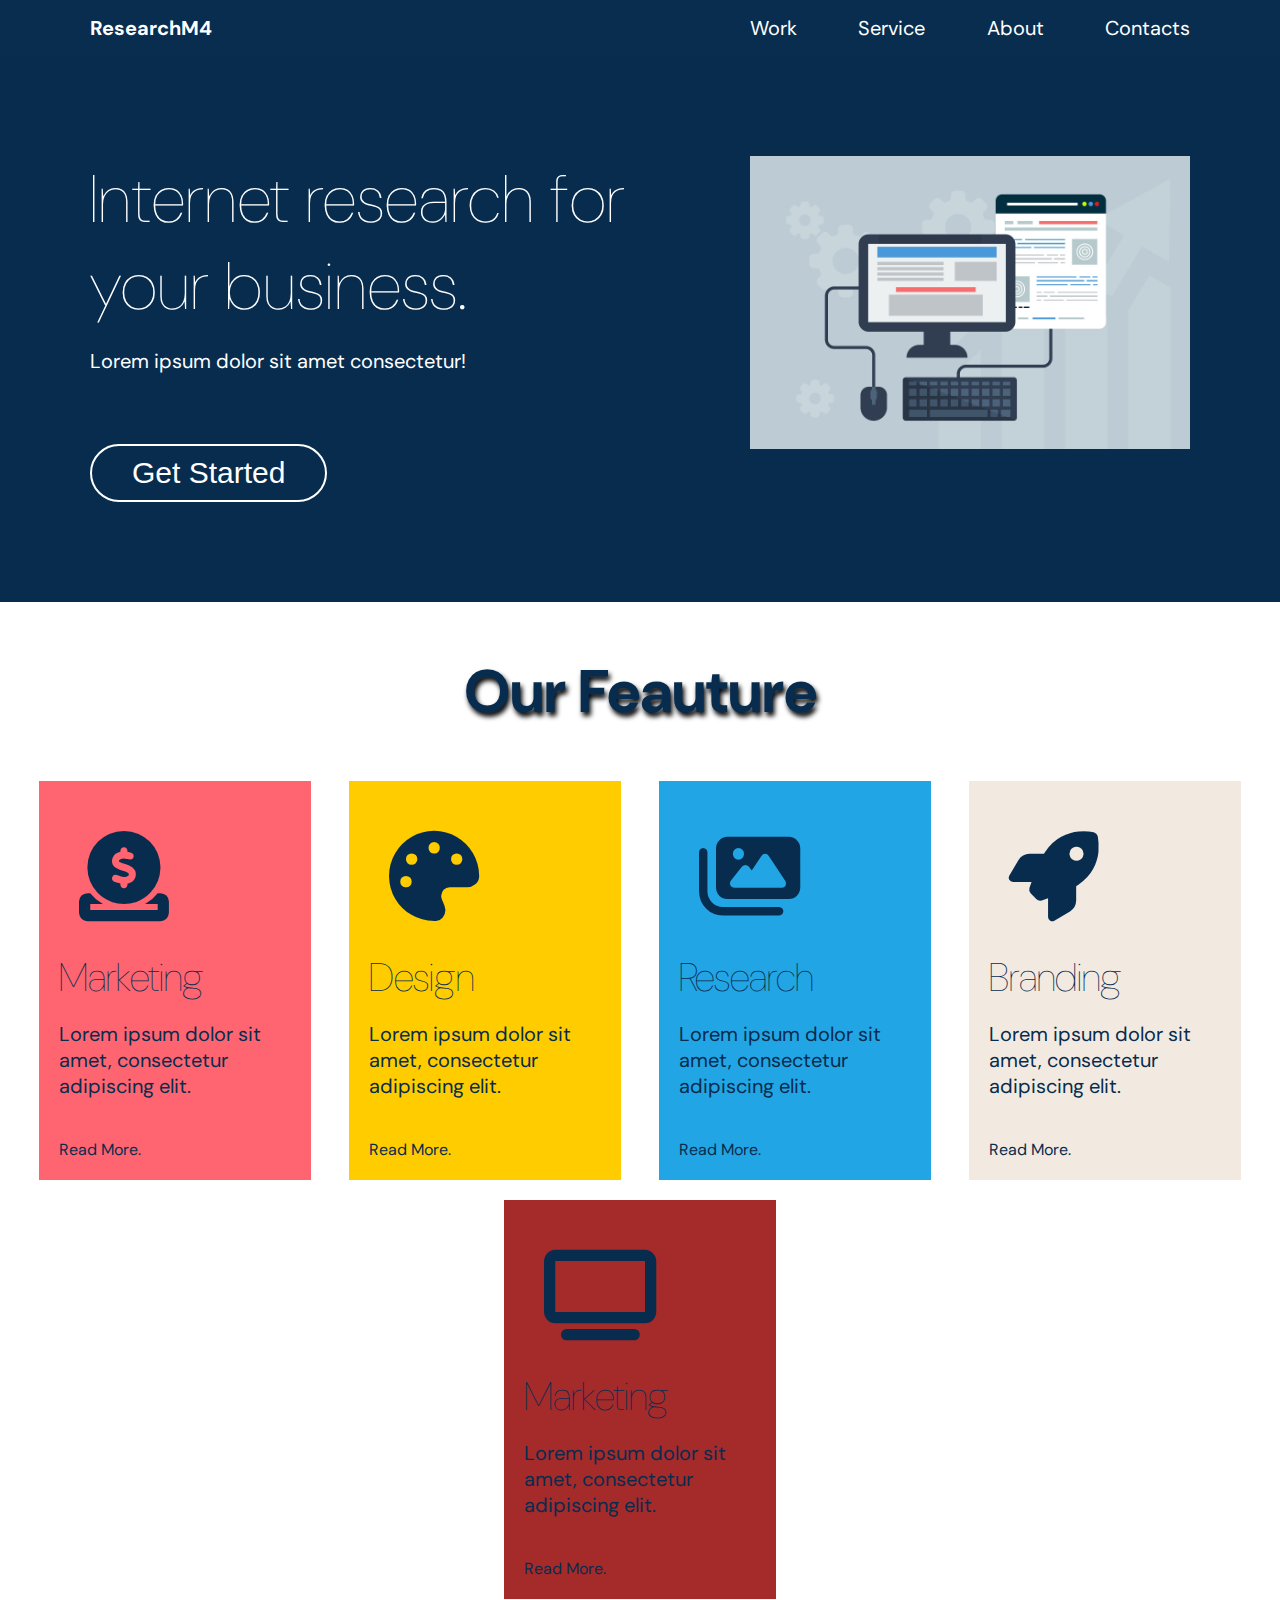
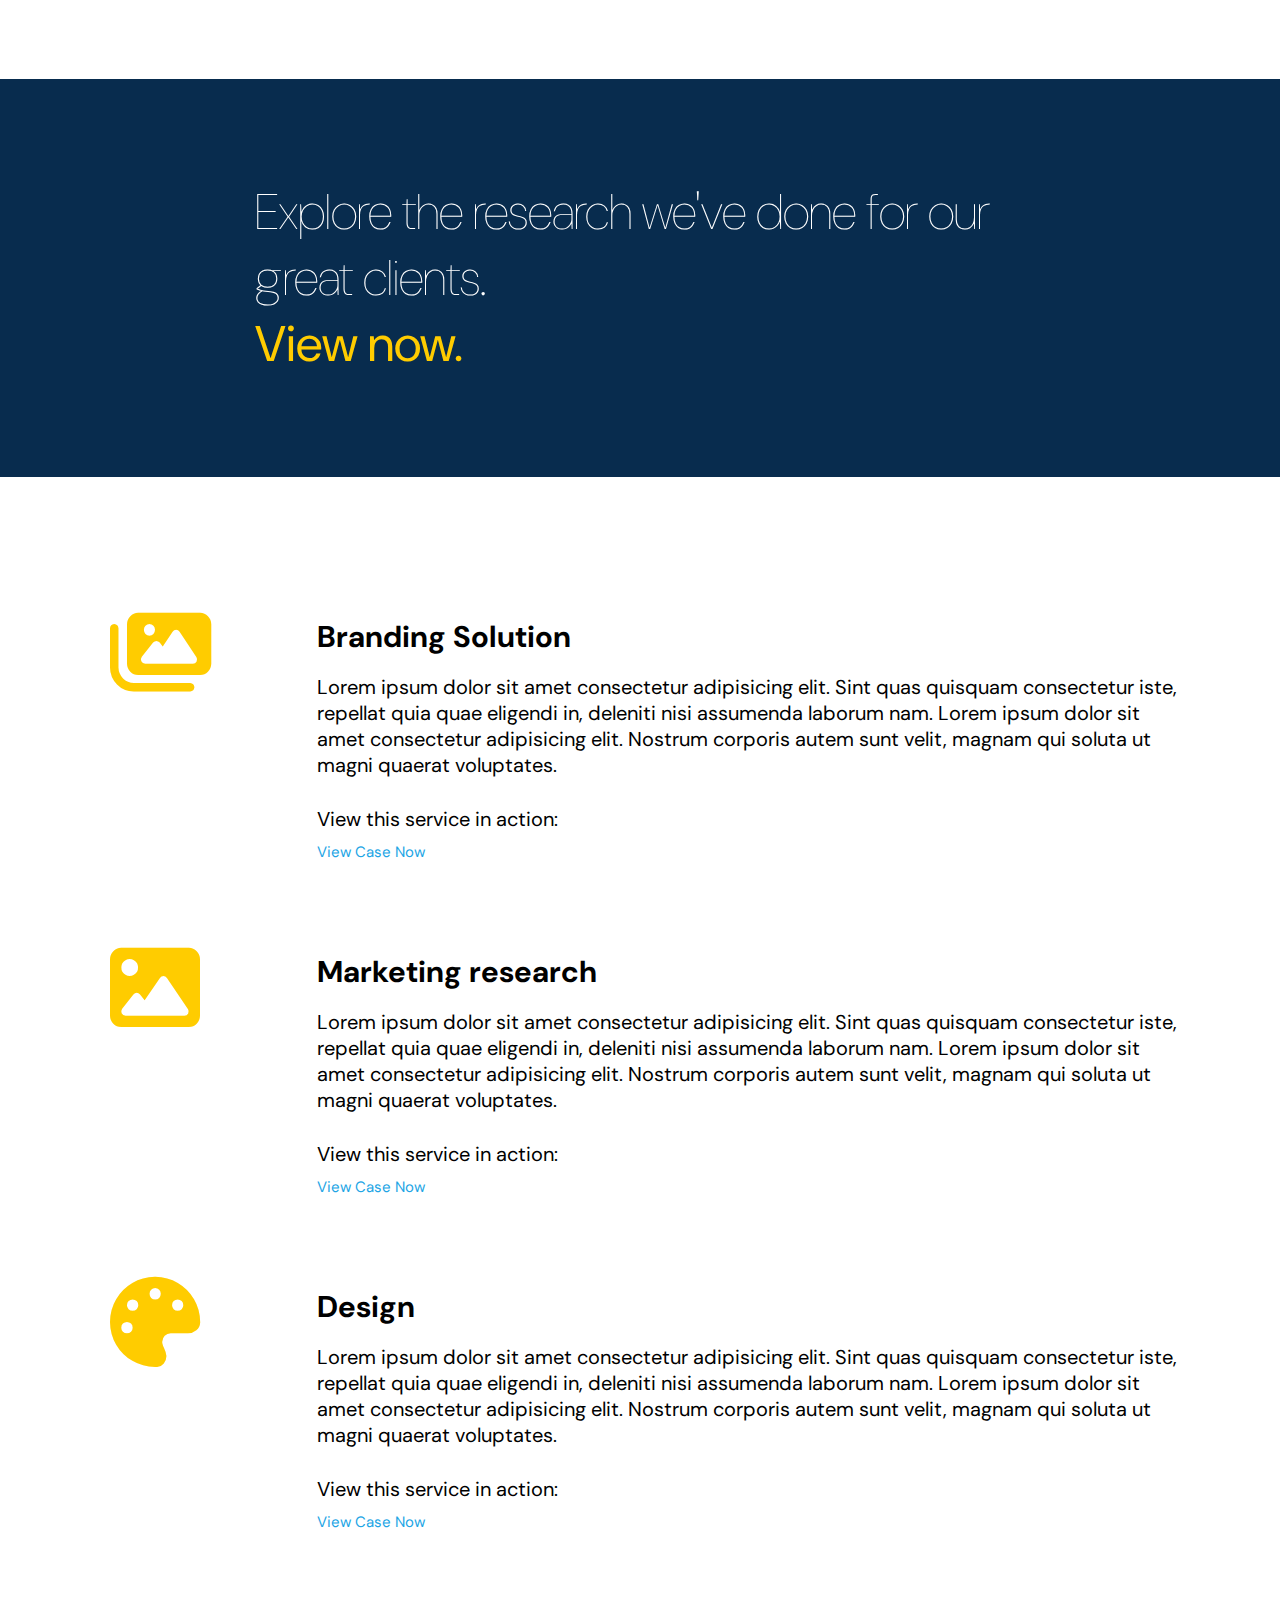
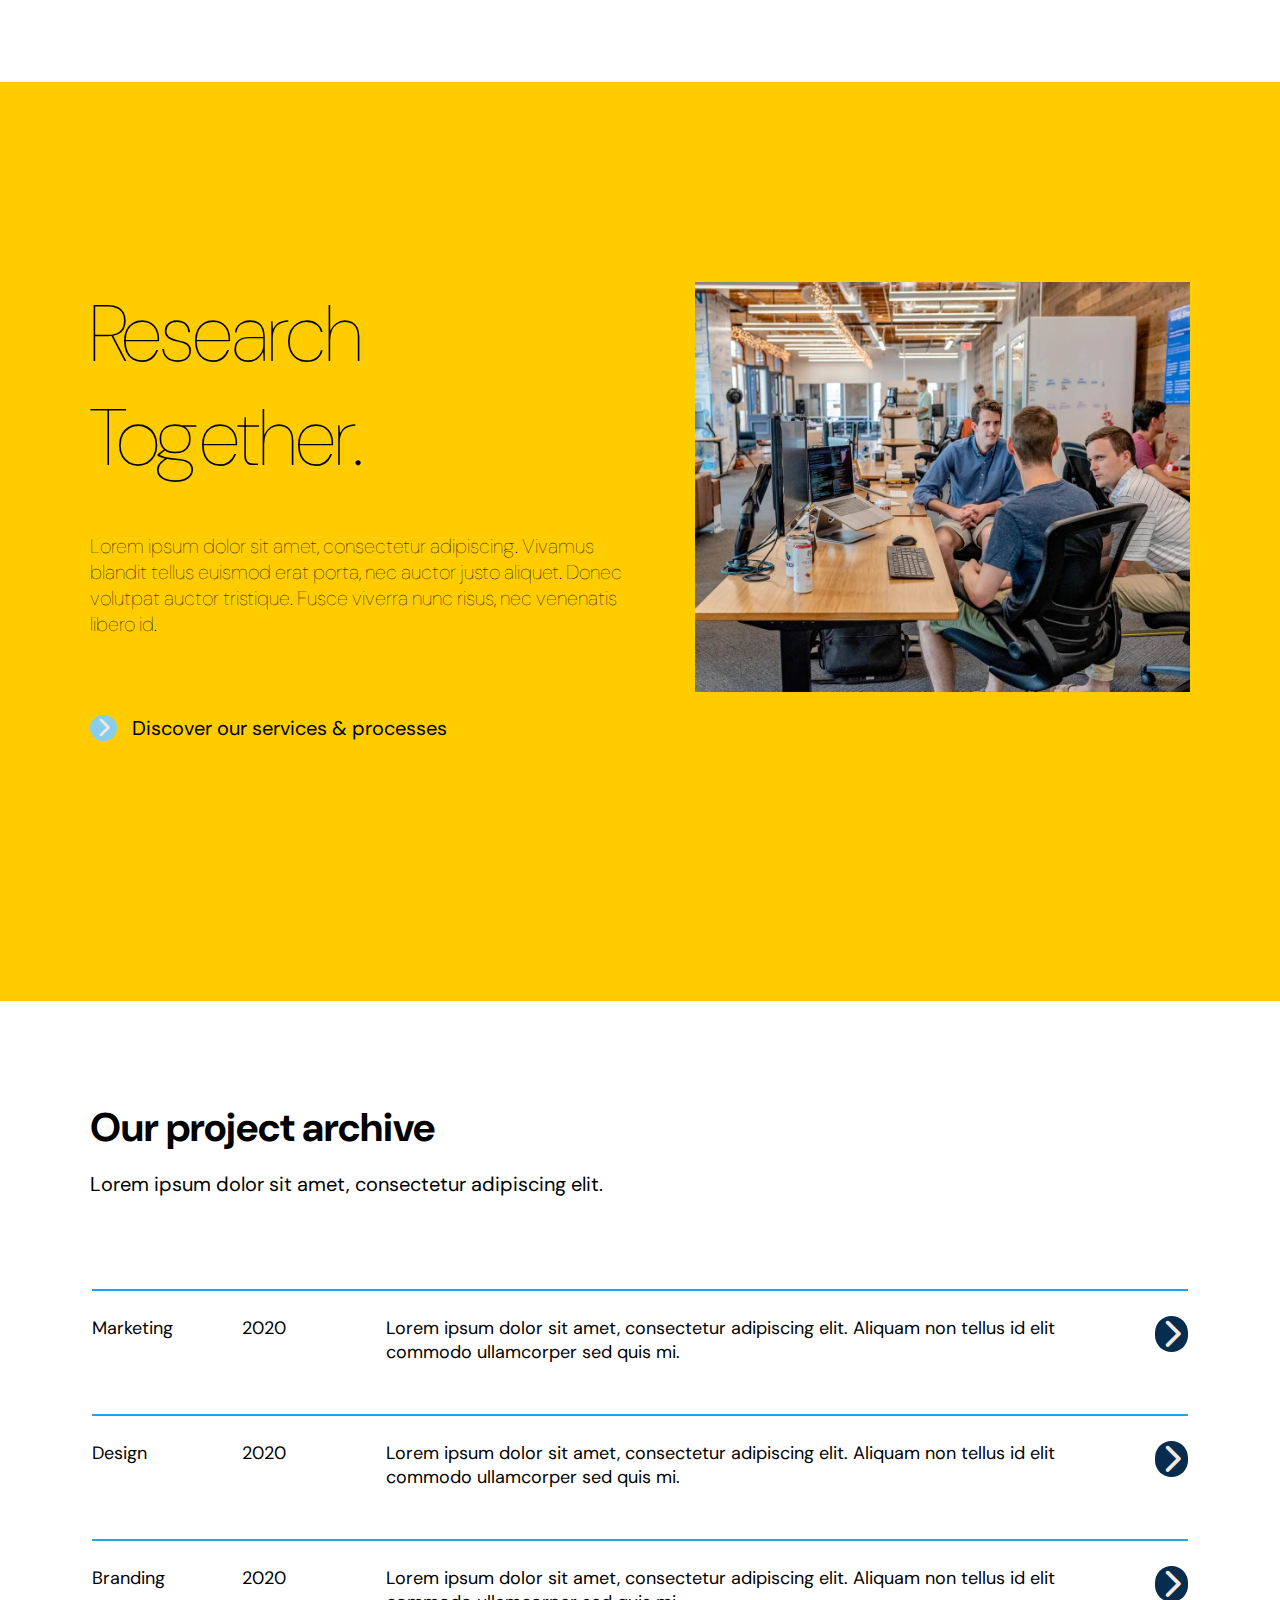
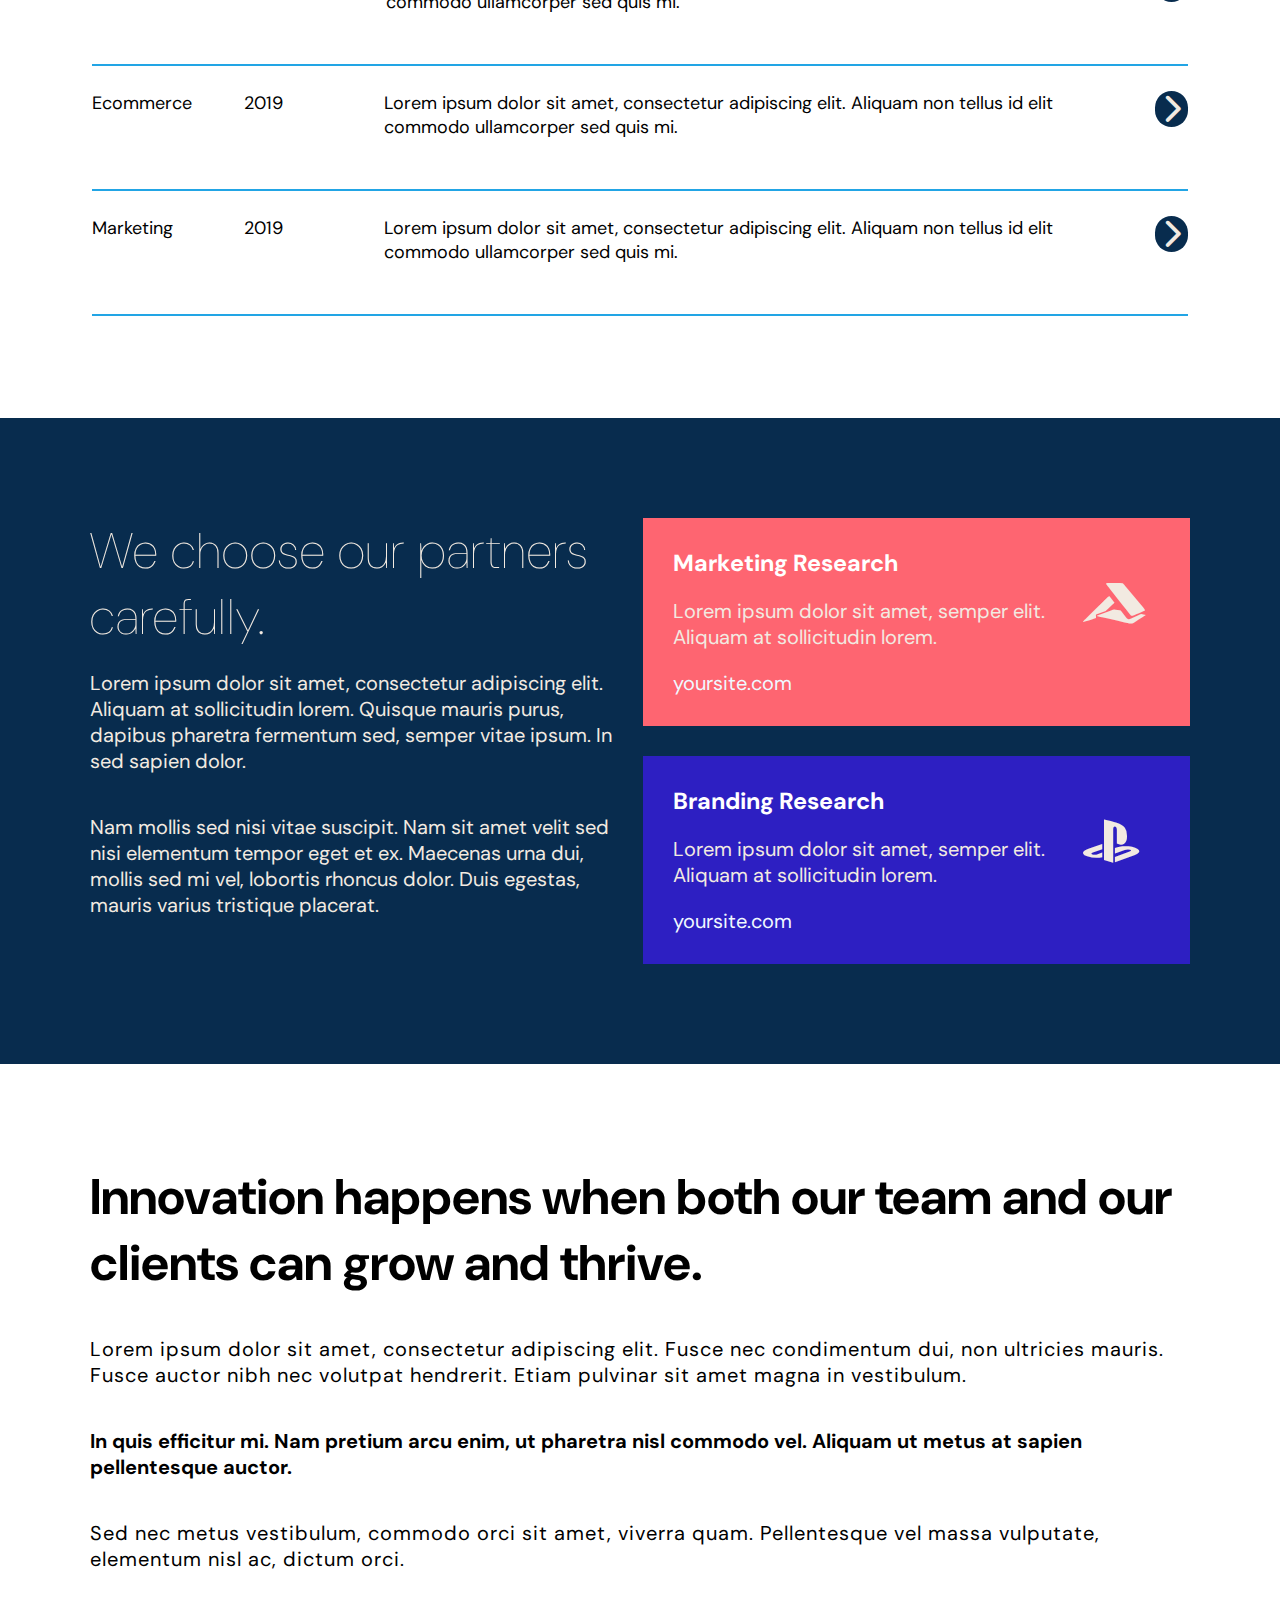
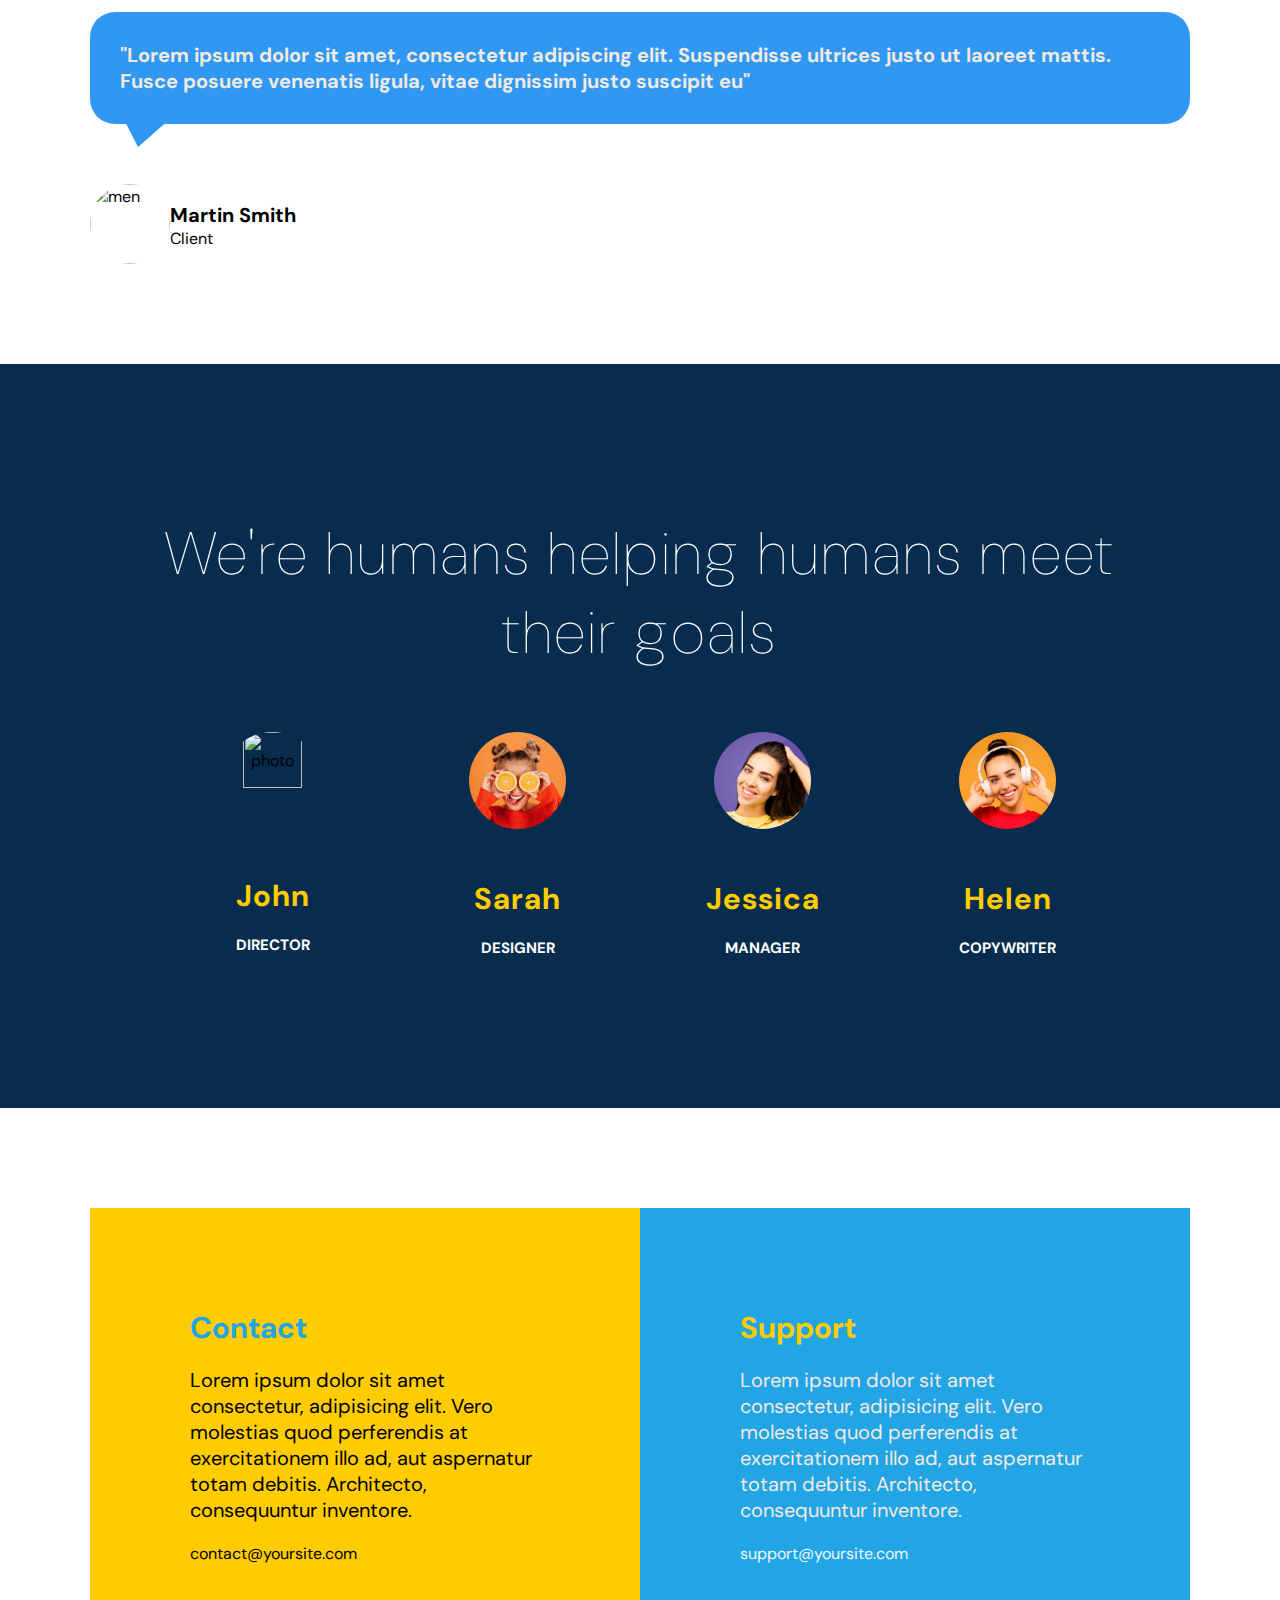
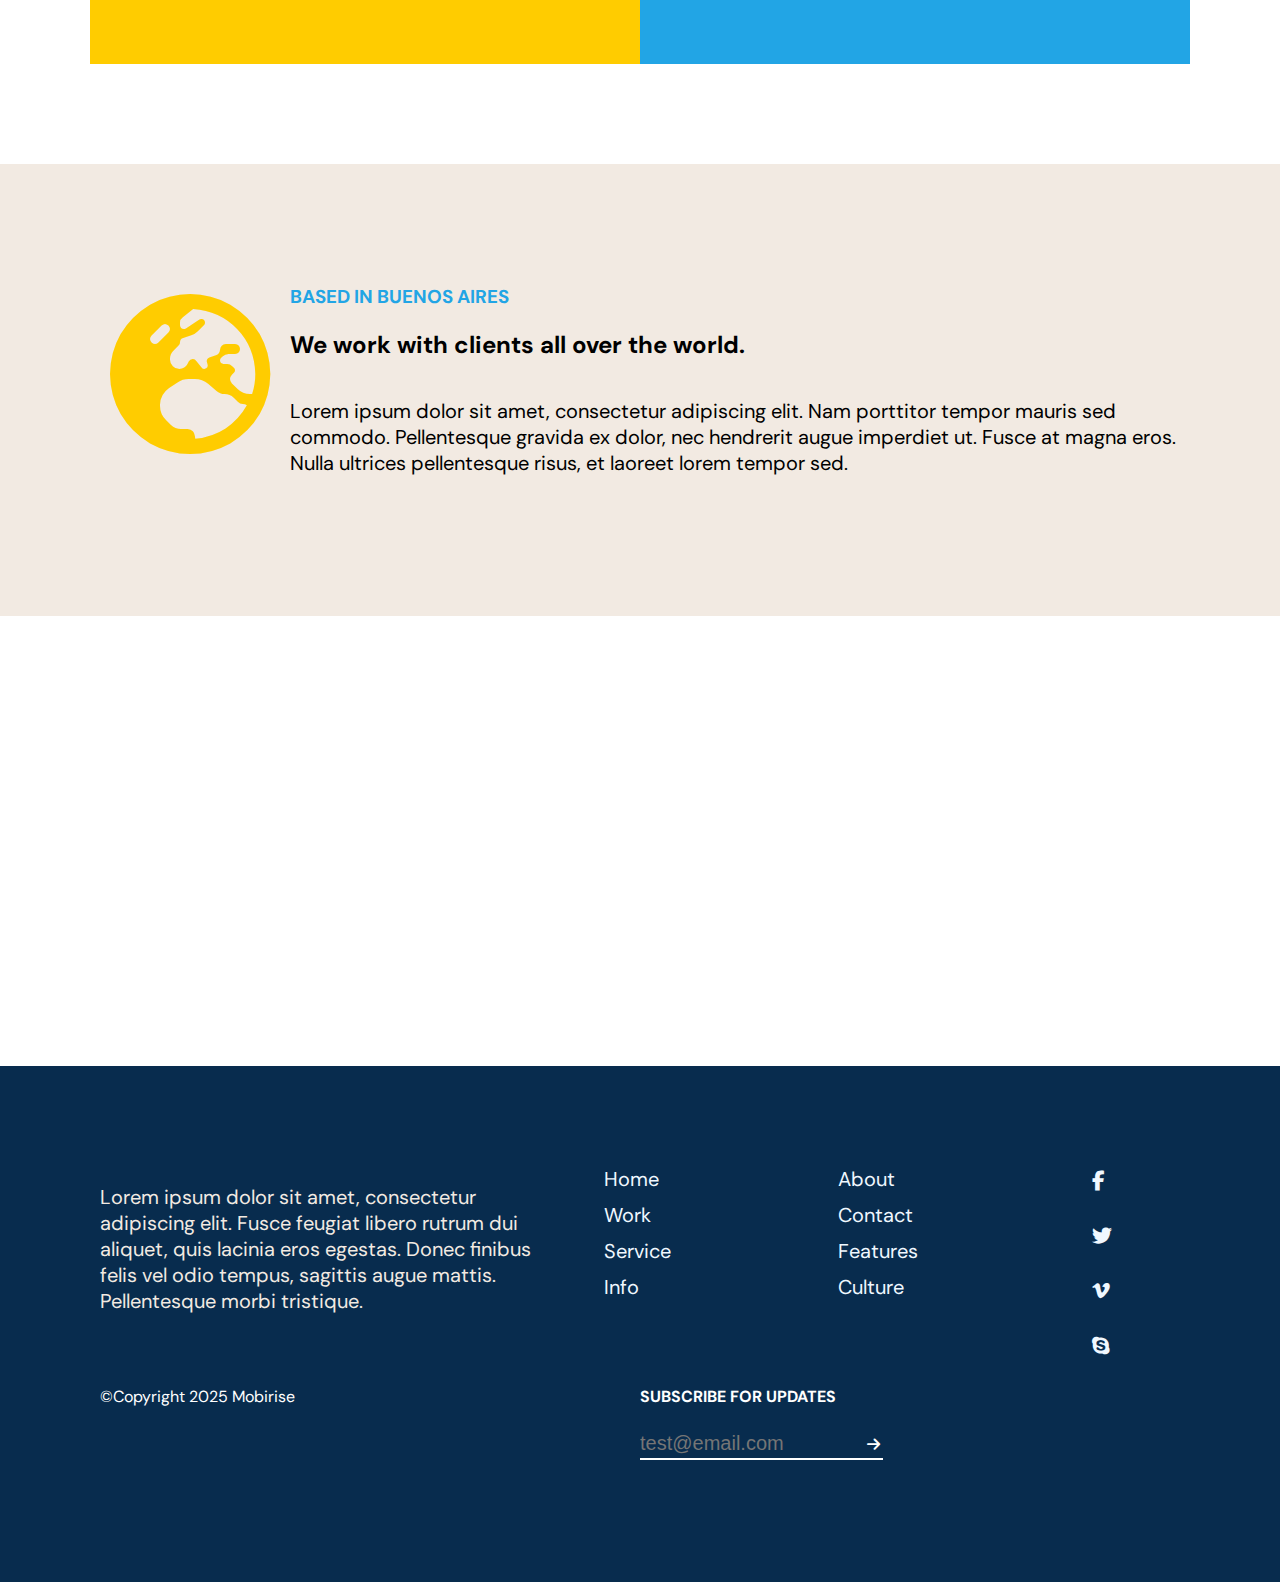
==== index.html @ 2ffdfbcf "Rename layout1.html to index.html" ====
<html lang="en">

<head>
    <meta charset="UTF-8">
    <meta name="viewport" content="width=device-width, initial-scale=1.0">
    <meta http-equiv="X-UA-Compatible" content="IE=edge">
    <title>layout</title>
    <link rel="stylesheet" href="layout.css">
    <link rel="preconnect" href="https://fonts.googleapis.com">
    <link rel="preconnect" href="https://fonts.gstatic.com" crossorigin>
    <link href="https://fonts.googleapis.com/css2?family=DM+Sans&family=Edu+SA+Beginner&display=swap" rel="stylesheet">
    <link rel="stylesheet" href="https://cdnjs.cloudflare.com/ajax/libs/font-awesome/6.1.2/css/all.min.css">
</head>

<body>
    <header>
        <div class="container">
            <div class="main1">
                <div class="title">
                    <h4>ResearchM4</h4>
                </div>
                <div class="navbar">
                    <ul>
                        <li><a href="#">Work</a></li>
                        <li><a href="#">Service</a></li>
                        <li><a href="#">About</a></li>
                        <li><a href="#">Contacts</a></li>
                    </ul>
                </div>
            </div>
        </div>
    </header>
    <div class="box">
        <div class="container">
            <div class="main2">
                <div class="header-in">
                    <h5>Internet research for your business.</h5>
                    <p>Lorem ipsum dolor sit amet consectetur!</p>
                    <button>Get Started</button>
                </div>
                <div class="image">
                    <img src="mbr.jpg" alt="marketing">
                </div>
            </div>
        </div>
    </div>
    <section>
        <h1>Our Feauture</h1>
        <div class="color">
            <div class="color1 col">
                <i class="fa-solid fa-circle-dollar-to-slot"></i>
                <h2>Marketing</h2>
                <p>Lorem ipsum dolor sit amet, consectetur adipiscing elit.</p>
                <a href="#">Read More.</a>

            </div>
            <div class="color2 col">
                <i class="fa-solid fa-palette"></i>
                <h2>Design</h2>
                <p>Lorem ipsum dolor sit amet, consectetur adipiscing elit.</p>
                <a href="#">Read More.</a>
            </div>
            <div class="color3 col">
                <i class="fa-solid fa-images"></i>
                <h2>Research</h2>
                <p>Lorem ipsum dolor sit amet, consectetur adipiscing elit.</p>
                <a href="#">Read More.</a>
            </div>
            <div class="color4 col">
                <i class="fa-solid fa-rocket"></i>
                <h2>Branding</h2>
                <p>Lorem ipsum dolor sit amet, consectetur adipiscing elit.</p>
                <a href="#">Read More.</a>
            </div>
            <div class="color5 col">
                <i class="fa-solid fa-tv"></i>
                <h2>Marketing</h2>
                <p>Lorem ipsum dolor sit amet, consectetur adipiscing elit.</p>
                <a href="#">Read More.</a>
            </div>
        </div>
    </section>

    <!-- ------------------section 1---------------------- -->

    <div class="section1">
        <div class="container">

            <div class="box1">
                <h2>Explore the research we've done for our great clients.</h2>
                <a href="#">View now.</a>
            </div>
        </div>
    </div>

    <!-- -------------------section 2-------------------------- -->

    <div class="section2">
        <div class="container">

            <div class="part1">
                <i class="fa-solid fa-images"></i>
                <div class="space">
                    <h3>Branding Solution</h3>
                    <p>Lorem ipsum dolor sit amet consectetur adipisicing elit. Sint quas quisquam consectetur iste, repellat quia quae eligendi in, deleniti nisi assumenda laborum nam. Lorem ipsum dolor sit amet consectetur adipisicing elit. Nostrum corporis
                        autem sunt velit, magnam qui soluta ut magni quaerat voluptates.</p>
                    <p>View this service in action:</p>
                    <a href="#">View Case Now</a>
                </div>
            </div>
            <div class="part1">
                <i class="fa-solid fa-image"></i>
                <div class="space">
                    <h3>Marketing research</h3>
                    <p>Lorem ipsum dolor sit amet consectetur adipisicing elit. Sint quas quisquam consectetur iste, repellat quia quae eligendi in, deleniti nisi assumenda laborum nam. Lorem ipsum dolor sit amet consectetur adipisicing elit. Nostrum corporis
                        autem sunt velit, magnam qui soluta ut magni quaerat voluptates.</p>
                    <p>View this service in action:</p>
                    <a href="#">View Case Now</a>
                </div>
            </div>
            <div class="part1">
                <i class="fa-solid fa-palette"></i>
                <div class="space">
                    <h3>Design</h3>
                    <p>Lorem ipsum dolor sit amet consectetur adipisicing elit. Sint quas quisquam consectetur iste, repellat quia quae eligendi in, deleniti nisi assumenda laborum nam. Lorem ipsum dolor sit amet consectetur adipisicing elit. Nostrum corporis
                        autem sunt velit, magnam qui soluta ut magni quaerat voluptates.</p>
                    <p>View this service in action:</p>
                    <a href="#">View Case Now</a>
                </div>
            </div>
        </div>
    </div>

    <!-- ---------------------section3------------------ -->

    <div class="section3">
        <div class="container">
            <div class="research">

                <div class="box2">
                    <h2>Research Together.</h2>
                    <p>Lorem ipsum dolor sit amet, consectetur adipiscing. Vivamus blandit tellus euismod erat porta, nec auctor justo aliquet. Donec volutpat auctor tristique. Fusce viverra nunc risus, nec venenatis libero id.</p>
                    <p><i class="fa-solid fa-chevron-right"></i><b>Discover our services & processes
                    </b></p>
                </div>
                <div class="image2">
                    <img src="features2.jpg" alt="meeting">
                </div>
            </div>
        </div>
    </div>

    <!-- -------------------section4------------------- -->

    <div class="section4">
        <div class="container">
            <div class="project">

                <h6>Our project archive</h6>
                <p>Lorem ipsum dolor sit amet, consectetur adipiscing elit.</p>
                <table>
                    <tr>
                        <td>Marketing</td>
                        <td>2020</td>
                        <td>Lorem ipsum dolor sit amet, consectetur adipiscing elit. Aliquam non tellus id elit <br>commodo ullamcorper sed quis mi.
                        </td>
                        <td><i class="fa-solid fa-chevron-right"></i></td>
                    </tr>
                    <tr>
                        <td>Design</td>
                        <td>2020</td>
                        <td>Lorem ipsum dolor sit amet, consectetur adipiscing elit. Aliquam non tellus id elit <br>commodo ullamcorper sed quis mi.
                        </td>
                        <td><i class="fa-solid fa-chevron-right"></i></td>
                    </tr>
                    <tr>
                        <td>Branding</td>
                        <td>2020</td>
                        <td>Lorem ipsum dolor sit amet, consectetur adipiscing elit. Aliquam non tellus id elit <br>commodo ullamcorper sed quis mi.
                        </td>
                        <td><i class="fa-solid fa-chevron-right"></i></td>
                    </tr>
                    <tr>
                        <td>Ecommerce</td>
                        <td>2019</td>
                        <td>Lorem ipsum dolor sit amet, consectetur adipiscing elit. Aliquam non tellus id elit <br>commodo ullamcorper sed quis mi.
                        </td>
                        <td><i class="fa-solid fa-chevron-right"></i></td>
                    </tr>
                    <tr style="border-bottom: 2px solid #22a5e5; padding-bottom: 25px">
                        <td>Marketing</td>
                        <td>2019</td>
                        <td>Lorem ipsum dolor sit amet, consectetur adipiscing elit. Aliquam non tellus id elit <br> commodo ullamcorper sed quis mi.
                        </td>
                        <td><i class="fa-solid fa-chevron-right"></i></td>
                    </tr>
                </table>
            </div>
        </div>
    </div>

    <!-- ----------------------section5---------------------- -->

    <div class="section5">
        <div class="container">
            <div class="partner">

                <div class="text1">
                    <h3>We choose our partners carefully.</h3>
                    <p>Lorem ipsum dolor sit amet, consectetur adipiscing elit. Aliquam at sollicitudin lorem. Quisque mauris purus, dapibus pharetra fermentum sed, semper vitae ipsum. In sed sapien dolor. </p>
                    <p>Nam mollis sed nisi vitae suscipit. Nam sit amet velit sed nisi elementum tempor eget et ex. Maecenas urna dui, mollis sed mi vel, lobortis rhoncus dolor. Duis egestas, mauris varius tristique placerat.</p>
                </div>
                <div class="marketing">
                    <div class="pink blue">
                        <div class="pink-size">

                            <h3>Marketing Research</h3>
                            <p>Lorem ipsum dolor sit amet, semper elit. Aliquam at sollicitudin lorem.</p>
                            <a href="#"> yoursite.com</a>
                        </div>
                        <div class="icon">
                            <i class="fa-brands fa-accusoft"></i>
                        </div>
                    </div>
                    <div class="pink yellow">
                        <div class="pink-size">
                            <h3>Branding Research</h3>
                            <p>Lorem ipsum dolor sit amet, semper elit. Aliquam at sollicitudin lorem.</p>
                            <a href="#"> yoursite.com</a>
                        </div>
                        <div class="icon">
                            <i class="fa-brands fa-playstation"></i>
                        </div>
                    </div>
                </div>
            </div>
        </div>
    </div>

    <!-- ------------------------section6---------------------------- -->

    <div class="section6">
        <div class="container">
            <div class="innovation">

                <h3>Innovation happens when both our team and our clients can grow and thrive.
                </h3>

                <p>Lorem ipsum dolor sit amet, consectetur adipiscing elit. Fusce nec condimentum dui, non ultricies mauris. Fusce auctor nibh nec volutpat hendrerit. Etiam pulvinar sit amet magna in vestibulum.
                </p>

                <h4>In quis efficitur mi. Nam pretium arcu enim, ut pharetra nisl commodo vel. Aliquam ut metus at sapien pellentesque auctor.
                </h4>

                <p>Sed nec metus vestibulum, commodo orci sit amet, viverra quam. Pellentesque vel massa vulputate, elementum nisl ac, dictum orci.

                </p>
                <div class="boxi"> <b> "Lorem ipsum dolor sit amet, consectetur adipiscing elit. Suspendisse ultrices justo ut laoreet mattis. Fusce posuere venenatis ligula, vitae dignissim justo suscipit eu"</b>

                </div>
                <div class="team">
                    <div class="team1">
                        <img src="team1.jpg" alt="men">
                    </div>
                    <div class="team2">
                        <h4>Martin Smith </h4>
                        <div>Client</div>
                    </div>
                </div>
            </div>
        </div>
    </div>

    <!-- --------------------ṣection7---------------------- -->

    <div class="section7">
        <div class="container">
            <div class="section7-in">
                <h3>We're humans helping humans meet their goals</h3>
            </div>
            <div class="main4">
                <div class="box3">
                    <img src="team1.jpg" alt="photo">
                    <h3>John</h3>
                    <a href="#">DIRECTOR</a>
                </div>
                <div class="box3">
                    <img src="team2.jpg" alt="photo">
                    <h3>Sarah</h3>
                    <a href="#">DESIGNER</a>
                </div>
                <div class="box3">
                    <img src="team3.jpg" alt="photo">
                    <h3>Jessica</h3>
                    <a href="#">MANAGER</a>
                </div>
                <div class="box3">
                    <img src="team4.jpg" alt="photo">
                    <h3>Helen</h3>
                    <a href="#">COPYWRITER</a>
                </div>
            </div>
        </div>
    </div>

    <!-- -------------------section8---------------- -->

    <div class="section8">
        <div class="container">
            <div class="main5">
                <div class="box4 yello">
                    <h4>Contact</h4>
                    <p>Lorem ipsum dolor sit amet consectetur, adipisicing elit. Vero molestias quod perferendis at exercitationem illo ad, aut aspernatur totam debitis. Architecto, consequuntur inventore.</p>
                    <a href="#">contact@yoursite.com</a>
                </div>
                <div class="box4 sky">
                    <h4>Support</h4>
                    <p>Lorem ipsum dolor sit amet consectetur, adipisicing elit. Vero molestias quod perferendis at exercitationem illo ad, aut aspernatur totam debitis. Architecto, consequuntur inventore.</p>
                    <a href="#">support@yoursite.com</a>
                </div>
            </div>
        </div>
    </div>

    <!-- --------------------section9-------------------- -->

    <div class="section9">
        <div class="container">
            <div class="main6">
                <i class="fa-solid fa-earth-europe"></i>
                <div class="main7">
                    <h3>BASED IN BUENOS AIRES</h3>
                    <h2>We work with clients all over the world.</h2>
                    <p>Lorem ipsum dolor sit amet, consectetur adipiscing elit. Nam porttitor tempor mauris sed commodo. Pellentesque gravida ex dolor, nec hendrerit augue imperdiet ut. Fusce at magna eros. Nulla ultrices pellentesque risus, et laoreet lorem
                        tempor sed.</p>
                </div>
            </div>
        </div>
    </div>

    <!-- ----------------------section10------------------------- -->

    <div class="section10">
        <iframe src="https://www.google.com/maps/embed?pb=!1m14!1m8!1m3!1d6045.252943019546!2d-73.98510700000001!3d40.748244!3m2!1i1024!2i768!4f13.1!3m3!1m2!1s0x89c259a9b30eac9f%3A0xaca05ca48ab5ac2c!2s350%205th%20Ave%2C%20New%20York%2C%20NY%2010118!5e0!3m2!1sen!2sus!4v1660196416332!5m2!1sen!2sus"
            width="100%" height="450" style="border:0;" allowfullscreen="" loading="lazy" referrerpolicy="no-referrer-when-downgrade"></iframe>
    </div>

    <!-- --------------------footer----------------------- -->

    <footer>
        <div class="container">
            <div class="main8">
                <div class="main8-in1">
                    <p>Lorem ipsum dolor sit amet, consectetur adipiscing elit. Fusce feugiat libero rutrum dui aliquet, quis lacinia eros egestas. Donec finibus felis vel odio tempus, sagittis augue mattis. Pellentesque morbi tristique.</p>
                </div>
                <div class="main8-in2">
                    <ul>
                        <li><a href="#">Home</a></li>
                        <li><a href="#">Work</a></li>
                        <li><a href="#">Service</a></li>
                        <li><a href="#">Info</a></li>
                    </ul>
                </div>

                <div class="main8-in2">
                    <ul>
                        <li><a href="#">About</a></li>
                        <li><a href="#">Contact</a></li>
                        <li><a href="#">Features</a></li>
                        <li><a href="#">Culture</a></li>
                    </ul>

                </div>
                <div class="main8-in3">
                    <a href="#"><i class="fa-brands fa-facebook-f"></i></a>
                    <a href="#"><i class="fa-brands fa-twitter"></i></a>
                    <a href="#"><i class="fa-brands fa-vimeo-v"></i></a>
                    <a href="#"><i class="fa-brands fa-skype"></i></a>
                </div>
            </div>
            <div class="copy">

                <div class="form">
                    &copy;Copyright 2025 Mobirise
                </div>
                <div class="form1">
                    <h4>SUBSCRIBE FOR UPDATES</h4>
                    <input type="text" placeholder="test@email.com">
                    <i class="fa-solid fa-arrow-right"></i>
                </div>
            </div>
        </div>
    </footer>
</body>

</html>
---- layout.css ----
* {
    margin: 0;
    padding: 0;
    box-sizing: border-box;
    list-style-type: none;
}

body {
    font-family: 'DM Sans', sans-serif;
    overflow-x: hidden;
}

.container {
    max-width: 1100px;
    margin: 0 auto;
    width: 100%;
}

a {
    text-decoration: none;
}

header {
    /* height: 100%; */
    width: 100%;
    background-color: hsl(209, 81%, 17%);
    top: 0;
    position: sticky;
    z-index: 999;
}

.main1 {
    width: 100%;
    /* padding-top: 40px; */
    display: flex;
    justify-content: space-between;
}

.title {
    width: 50%;
    font-size: 20px;
    color: white;
    padding: 15px 0;
}

.navbar {
    width: 40%;
    font-size: 20px;
    padding: 15px 0
}

.navbar ul li {
    list-style-type: none;
}

.navbar ul {
    display: flex;
    justify-content: space-between;
}

.navbar ul li a {
    color: white;
    font-size: 20px;
    position: relative;
}

.navbar ul li a::before {
    position: absolute;
    content: '';
    width: 0;
    transition: all 0.1s ease-in-out;
    bottom: -4px;
    opacity: 0;
    background-color: #ffcc00;
    height: 2px;
}

.navbar ul li a:hover::before {
    width: 100%;
    opacity: 1
}

.box {
    padding: 100px 0;
    width: 100%;
    background-color: #082c4e;
}

.main2 {
    width: 100%;
    display: flex;
    justify-content: space-between;
}

.header-in {
    width: 54%;
    color: white;
}

p {
    font-size: 25px;
    padding-top: 20px;
    padding-bottom: 40px;
}

h5 {
    font-size: 67px;
    letter-spacing: 2px;
    font-weight: 100;
}

.image img {
    width: 100%;
}

.image {
    width: 40%;
}

button {
    color: white;
    font-size: 30px;
    background-color: transparent;
    margin-top: 30px;
    border-radius: 40px;
    border: 2px solid white;
    padding: 10px 40px;
}

button:hover {
    color: grey;
}

section {
    width: 100%;
    padding-bottom: 80px;
}

h1 {
    color: #082c4e;
    font-size: 60px;
    text-align: center;
    text-shadow: 2px 4px 5px black;
    padding-top: 50px;
    padding-bottom: 50px;
}


/* color-part */

.color {
    width: 100%;
    display: flex;
    flex-wrap: wrap;
    padding-left: 20px;
    padding-right: 20px;
    justify-content: space-around;
}

.color1 {
    background-color: #fe6571;
}

.color .col {
    width: 22%;
}

.col {
    padding: 20px;
    color: #082c4e;
}

i {
    font-size: 90px;
    padding: 30px 20px;
    font-weight: 100;
}

.col h2 {
    font-size: 40px;
    font-weight: 100;
}

.col a {
    padding-bottom: 40px;
    color: #082c4e;
    position: relative;
}

.col a::before {
    position: absolute;
    content: '';
    width: 0;
    opacity: 0;
    transition: all 0.5s ease-in-out;
    height: 2px;
    bottom: 0;
    top: 25px;
    background-color: #082c4e;
}

.col a:hover::before {
    width: 100%;
    opacity: 1;
}

.color2 {
    background-color: #ffcc00;
}

.color3 {
    background-color: #22a5e5;
}

.color4 {
    background-color: #f2eae1;
}

.color .color5 {
    background-color: brown;
    margin-top: 20px;
}


/* section1 */

.section1 {
    width: 100%;
    background-color: #082c4e;
    padding: 100px 0;
}

.box1 {
    margin: 0 15%;
}

.box1 h2 {
    width: 100%;
    font-size: 50px;
    color: white;
    font-weight: 100;
}

.box1 a {
    font-size: 50px;
    color: #ffcc00;
    position: relative;
}

.box1 a::before {
    position: absolute;
    content: '';
    width: 0;
    opacity: 0;
    transition: all 1s ease-in-out;
    height: 2px;
    bottom: 0;
    top: 80px;
    background-color: #ffcc00;
}

.box1 a:hover::before {
    width: 100%;
    opacity: 1;
}

.section2 {
    width: 100%;
    padding: 100px 0;
    /* display: flex; */
}


/* .wrapper1 {
    display: flex;
    flex-wrap: wrap;
} */

.part1 {
    width: 100%;
    display: flex;
    justify-content: space-between;
    margin-bottom: 50px;
}

.part1 i {
    color: #ffcc00;
    width: 25%;
}

.part1 h3 {
    font-size: 30px;
    padding-top: 40px;
}

.space {
    /* padding-left: 50px; */
    width: 100%;
}

.part1 p {
    font-size: 20px;
    padding-bottom: 10px;
}

.part1 a {
    font-size: 15px;
    color: #22a5e5;
    position: relative;
}

.part1 a::before {
    position: absolute;
    content: '';
    height: 20px;
    background-color: #ffcc00;
    opacity: 0;
    border-radius: 25px;
    z-index: -1;
    top: 0;
    transition: all 0.5s ease-in-out;
    width: 0;
}

.part1 a:hover::before {
    width: 100%;
    opacity: 1;
}


/********** section3 ******/

.section3 {
    width: 100%;
    font-weight: 100;
    background-color: #ffcc00;
    padding: 200px 0;
}

.research {
    display: flex;
    justify-content: space-between;
}

.box2 {
    width: 50%;
}

.box2 h2 {
    font-size: 80px;
    padding-bottom: 25px;
    font-weight: 100;
}

.box2 p {
    padding-bottom: 60px;
}

.box2 i {
    font-size: 20px;
    color: #f2eae1;
    background-color: skyblue;
    border-radius: 15px;
    padding: 3px 7px;
    /* margin-left: 10px; */
    margin-right: 15px;
}

.image2 {
    width: 45%;
}

.image2 img {
    width: 100%;
}


/* section4 */

.section4 {
    width: 100%;
    padding: 100px 0;
}

.project {
    width: 100%;
}

.project h6 {
    font-size: 40px;
}

table {
    width: 100%;
    margin-top: 50px;
}

tr {
    display: flex;
    border-top: 2px solid #22a5e5;
    padding-top: 25px;
    padding-bottom: 25px;
    justify-content: space-between;
}

.project i {
    font-size: 30px;
    color: #f2eae1;
    background-color: #082c4e;
    border-radius: 100px;
    padding: 3px 7px;
}

td:first-child {
    width: 50px;
}

td {
    font-size: 18px;
    padding-bottom: 25px
}


/* table-under */


/* section5 */

.section5 {
    background-color: #082c4e;
    width: 100%;
    padding: 100px 0;
    justify-content: space-between;
}

.partner {
    display: flex;
}

.text1 {
    width: 70%;
    margin-right: 30px;
}

.text1 h3 {
    font-size: 50px;
    font-weight: 100;
    color: #f2eae1;
    letter-spacing: 2px;
}

.partner p {
    color: #f2eae1;
    padding: 20px 0;
}

.main3 {
    width: 50%;
}

.text2 {
    width: 100%;
    color: white;
    margin-bottom: 40px;
}

.text2 h6 {
    font-size: 30px;
    background-color: #fe6571;
    padding-left: 20px;
}

.text2 p {
    background-color: #fe6571;
    padding-left: 20px;
    color: #f2eae1;
    font-size: 20px;
}

.text2,
a {
    color: aliceblue;
}

.main3 i {
    font-size: 40px;
    /* margin-left: 30%; */
}

.text3 {
    width: 100%;
    color: white;
}

.text3 h6 {
    font-size: 30px;
    background-color: #2d1fc2;
    padding-left: 20px;
}

.text3 p {
    background-color: #2d1fc2;
    padding-left: 10px;
    color: #f2eae1;
    font-size: 20px;
}

.markrting {
    width: 30%;
    padding: 100PX;
}

.pink {
    display: flex;
    width: 50%;
    padding: 100px 0;
}

.pink,
h3 p {
    color: white;
    font-size: 20px;
}

.blue {
    width: 100%;
    background-color: #fe6571;
    padding: 30px;
    margin-bottom: 30px;
}

.pink a {
    position: relative;
}

.pink a::before {
    position: absolute;
    content: '';
    width: 0;
    opacity: 0;
    height: 2px;
    bottom: 1px;
    background-color: #fff;
    transition: all 0.7s ease-in-out;
}

.pink a:hover::before {
    width: 100%;
    opacity: 1;
}

.blue:hover {
    transform: scale(1.05);
}

.yellow {
    width: 100%;
    background-color: #2d1fc2;
    padding: 30px;
}

.yellow:hover {
    transform: scale(1.05);
}

.pink-size {
    width: 80%;
}

.icon {
    width: 20%;
}

.icon i {
    font-size: 50px;
    color: #f2eae1;
}


/* section6 */

.section6 {
    width: 100%;
    padding: 100px 0;
}

.innovation {
    width: 100%;
}

.innovation h3 {
    font-size: 50px;
}

.innovation p {
    font-size: 20px;
    padding: 40px 0;
    letter-spacing: 1px;
}

.innovation h4 {
    font-size: 20px;
}

.innovation img {
    width: 80px;
    border-radius: 80px;
    /* margin-right: 25px; */
}

.boxi {
    font-size: 20px;
    position: absolute;
    padding: 30px;
    color: #f2eae1;
    background-color: #3098f3;
    border-radius: 25px;
    margin-bottom: 50px;
    position: relative;
}

.boxi::before {
    position: absolute;
    content: "";
    height: 0;
    border-style: solid;
    border-width: 35px 40px 0 18px;
    border-color: #3098f3 transparent transparent transparent;
    top: 100px;
}

.team {
    display: flex;
    padding-top: 10px;
}

.team2 h4,
p {
    font-size: 20px;
    padding-top: 18px;
}


/* *****section7***** */

.section7 {
    width: 100%;
    padding: 150px;
    background-color: #082c4e;
}

.section7-in h3 {
    font-size: 60px;
    font-weight: 100;
    color: white;
    text-align: center;
    /* margin: 0 90px; */
    letter-spacing: 4px;
    margin-bottom: 30px;
}

.main4 {
    width: 100%;
    display: flex;
    justify-content: space-evenly;
}

.box3 {
    width: 26%;
    text-align: center;
}

.box3 img {
    border-radius: 70%;
    width: 60%;
    padding: 30px 0;
    padding-left: 25px;
    padding-right: 25px;
}

.box3 h3 {
    color: #ffcc00;
    padding: 20px 0;
    font-size: 30px;
    letter-spacing: 1px;
}

.box3 a {
    color: white;
    font-size: 15px;
    position: relative;
    font-weight: bold;
    z-index: 0;
}

.box3 a::before {
    position: absolute;
    content: '';
    left: -10px;
    height: 20px;
    padding: 0 10px;
    background-color: #fe6571;
    width: 0;
    opacity: 0;
    border-radius: 25px;
    transition: 0.3s ease-in-out all;
    z-index: -1;
}

.box3 a:hover::before {
    width: 100%;
    opacity: 1;
}


/* section8 */

.section8 {
    width: 100%;
    padding: 100px 0;
}

.main5 {
    width: 100%;
    display: flex;
}

.box4 {
    padding: 100px;
}

.yello {
    width: 50%;
    background-color: #ffcc00;
    padding: 100px;
    overflow: visible;
    position: relative;
}

.yello::before {
    position: absolute;
    left: 100%;
    top: 0;
    background: #ffcc00;
    width: 0%;
    height: 100%;
    transition: all 0.5s;
    content: '';
    z-index: 5;
}

.yello:hover::before {
    opacity: 1;
    width: 100%;
}

.yello::after {
    position: absolute;
    content: '\f015';
    top: 50%;
    right: -50%;
    transform: translate(50%, -50%);
    font-size: 100px;
    opacity: 0;
    transition: all 1s linear;
    font-family: 'FontAwesome';
}

.yello:hover::after {
    opacity: 1;
    z-index: 999;
}

.yello h4 {
    font-size: 30px;
    color: #22a5e5;
}

.yello a {
    color: black;
}

.box4 p {
    font-size: 20px;
    padding: 20px 0;
}

.sky {
    width: 50%;
    background-color: #22a5e5;
    overflow: visible;
    position: relative;
}

.sky::before {
    position: absolute;
    content: '';
    right: 100%;
    top: 0;
    height: 100%;
    width: 0;
    background-color: #22a5e5;
    transition: all 0.5s;
    z-index: 5;
    /* transition-delay: 0.3s; */
}

.sky:hover::before {
    opacity: 1;
    width: 100%;
}

.sky::after {
    position: absolute;
    content: '\f0c0';
    font-size: 100px;
    font-family: 'FontAwesome';
    top: 50%;
    left: -95%;
    opacity: 0;
    z-index: -1;
    transition: all 1s linear;
    transform: translate(95%, -50%);
}

.sky:hover:after {
    opacity: 1;
    z-index: 999;
}

.sky h4 {
    font-size: 30px;
    color: #ffcc00;
}

.sky p {
    font-size: 20px;
    padding: 20px 0;
    color: #f2eae1;
}


/* section9 */

.section9 {
    width: 100%;
    padding: 100px 0;
    background-color: #f2eae2;
}

.main6 {
    display: flex;
    justify-content: space-between;
}

.main6 i {
    font-size: 10rem;
    color: #ffcc00;
    width: 26%;
    /* margin-right: 30px; */
}

.main7 {
    padding-top: 20px;
    /* width: 75%; */
}

.main7 h3 {
    color: #22a5e5;
}

.main7 h2 {
    padding: 20px 0;
}


/* ****section10**** */

.section10 {
    width: 100%;
}


/* footer */

footer {
    width: 100%;
    background-color: #082c4e;
    padding: 100px;
}

.main8 {
    width: 100%;
    display: flex;
    color: #f2eae1;
    justify-content: space-between;
}

.main8-in1 {
    width: 40%;
    color: #f2eae2;
}

.main8-in1 p {
    padding-bottom: 50px;
}

.main8-in2 {
    width: 15%;
    /* margin-left: 80px; */
    /* padding-left: 100px; */
}

.main8-in2 ul li {
    flex-wrap: wrap;
    padding-bottom: 10px;
    font-size: 10px;
}

.main8-in2 a {
    font-size: 20px;
}

.main8-in3 {
    width: 10%;
}

.main8-in3 i {
    font-size: 20px;
    /* margin-left: 100px; */
    padding-top: 5px;
}


/* form */

.copy {
    width: 100%;
    display: flex;
}

.form {
    width: 50%;
    color: #fff;
}

.form h4 {
    font-size: 20px;
    color: whitesmoke;
}

.form1 input {
    background: transparent;
    color: white;
    border-left: 0;
    border-top: 0;
    border-right: 0;
    border-bottom: 2px solid;
    line-height: 30px;
    font-size: 20px;
    width: 45%;
}

.form1 {
    width: 50%;
    color: #fff;
}

.form1 i {
    color: #fff;
    font-size: 15px;
    margin-left: -40px;
}


/* @media query  */

@media(max-width:800px) {
    * {
        overflow-x: hidden;
        word-wrap: break-word;
    }
    .container {
        padding-left: 20px;
        padding-right: 20px;
    }
}

@media(max-width:800px) {
    section {
        width: 100%;
        padding-bottom: 80px;
    }
}

@media( max-width:800px) {
    .main1 {
        flex-wrap: wrap;
        word-wrap: wrap;
    }
    .navbar ul {
        flex-wrap: wrap;
    }
    .main2 {
        flex-wrap: wrap;
    }
    .header-in {
        text-align: center;
        width: 100%;
        margin-bottom: 40px;
    }
    .image {
        width: 100%;
    }
    .box1 {
        text-align: center;
    }
    /* .col {
        flex-wrap: wrap;
    } */
    .part1 {
        flex-wrap: wrap;
        text-align: center;
    }
    .part1 i {
        align-items: center;
        margin: 0 auto;
        width: 100%;
    }
    .research {
        flex-direction: column;
    }
    .box2 {
        text-align: center;
        width: 100%;
    }
    .image2 {
        width: 100%;
    }
    .partner {
        flex-wrap: wrap;
    }
    .text1 {
        text-align: center;
        width: 100%;
    }
    .markrting {
        width: 100%;
    }
    .pink {
        text-align: center;
    }
    .icon i {
        text-align: center;
        flex-wrap: wrap;
    }
    .innovation {
        text-align: center;
    }
    .section7-in {
        text-align: center;
    }
    .main4 {
        flex-wrap: wrap;
    }
    .box3 {
        width: 50%;
    }
    .box3 img {
        width: 100%;
    }
    .main5 {
        flex-wrap: wrap;
    }
    .yello {
        width: 100%;
    }
    .sky {
        width: 100%;
    }
    .box4 {
        text-align: center;
    }
    .color {
        flex-wrap: wrap;
    }
    /* .color1{
        width: 100%;
    } */
    .color .col {
        width: 100%;
        margin-top: 10px;
        text-align: center;
    }
    .tr {
        flex-wrap: wrap;
    }
    .main6 {
        flex-wrap: wrap;
        text-align: center;
    }
    .main6 i {
        text-align: center;
        margin: 0 auto;
        width: 100%;
    }
    .main7 h2 {
        text-align: center;
    }
    .main8 {
        flex-wrap: wrap;
    }
    .main8-in1 {
        width: 100%;
        text-align: center;
    }
    .main8-in2 {
        width: 100%;
        text-align: center;
    }
    .main8-in3 {
        width: 100%;
        text-align: center;
    }
    .copy {
        flex-wrap: wrap;
    }
    .form {
        width: 100%;
        text-align: center;
    }
    .form1 {
        width: 100%;
        padding: 20px 0;
        text-align: center;
    }
}
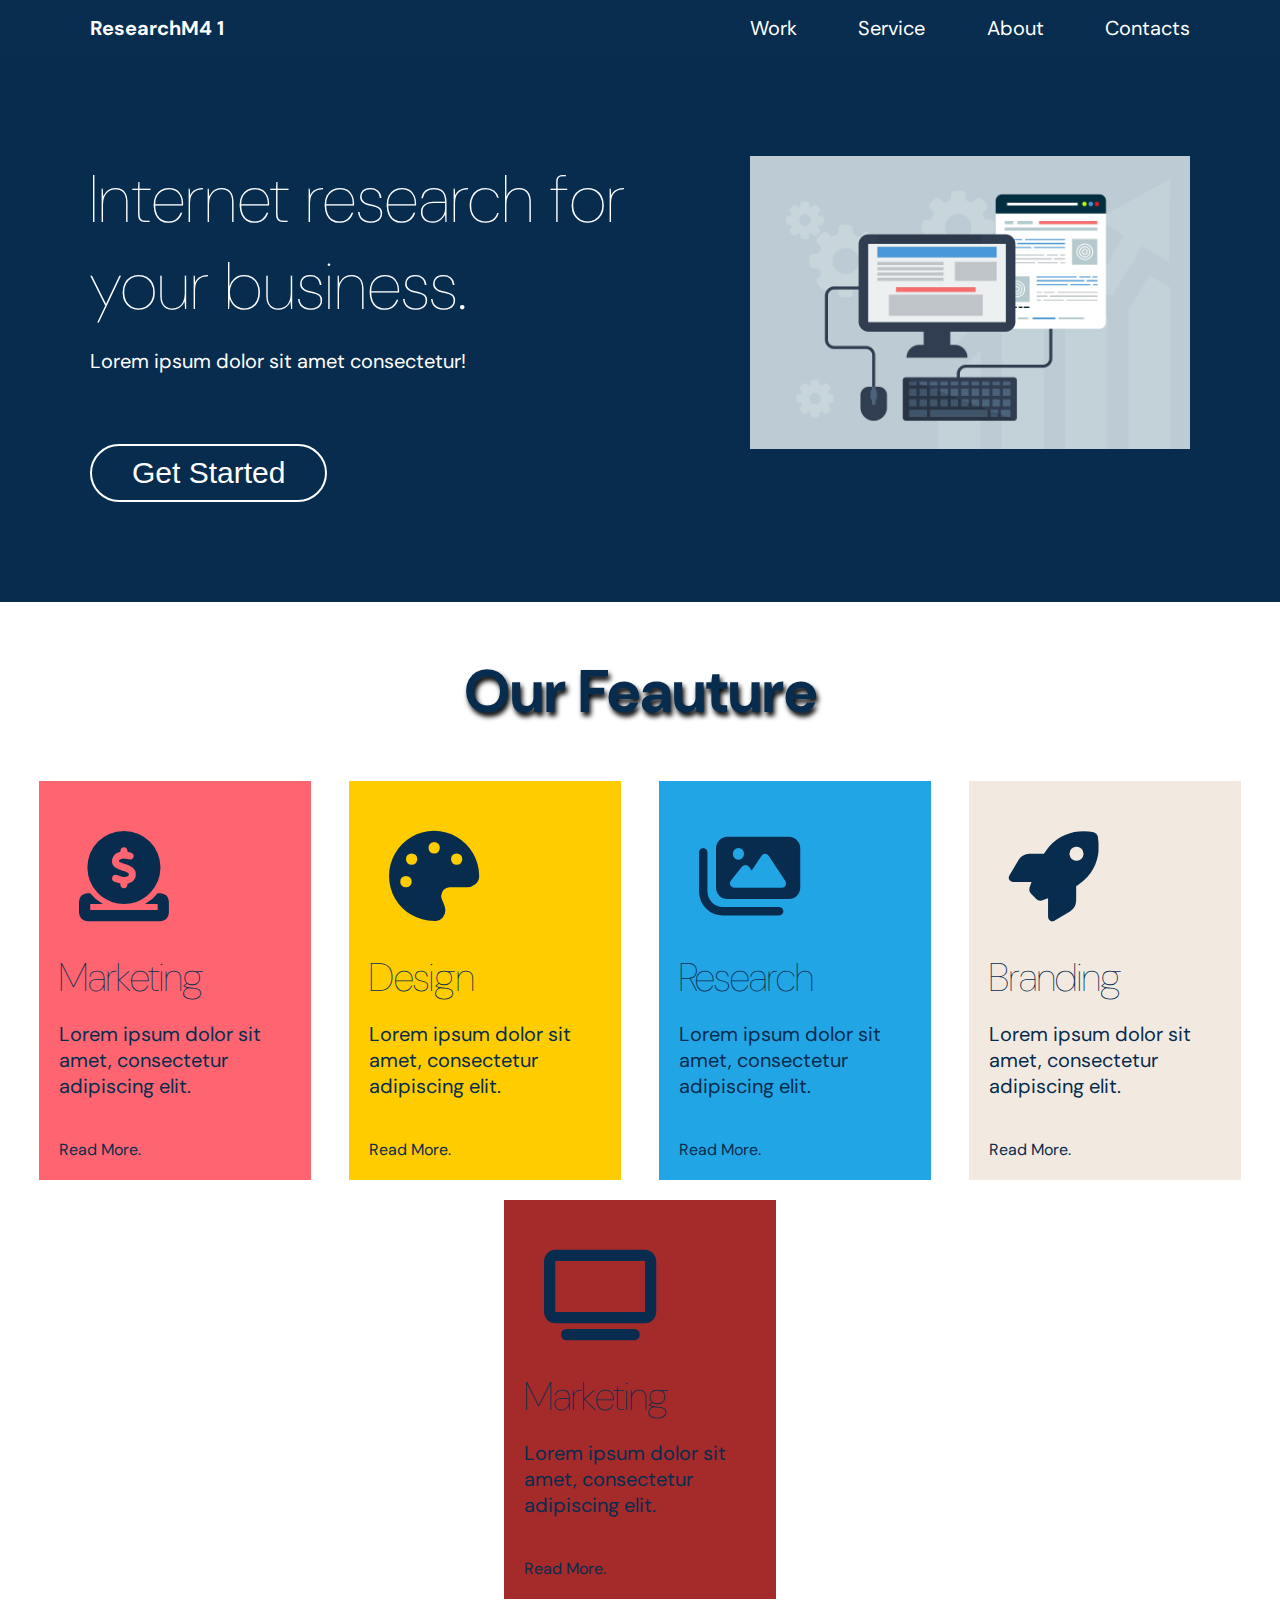
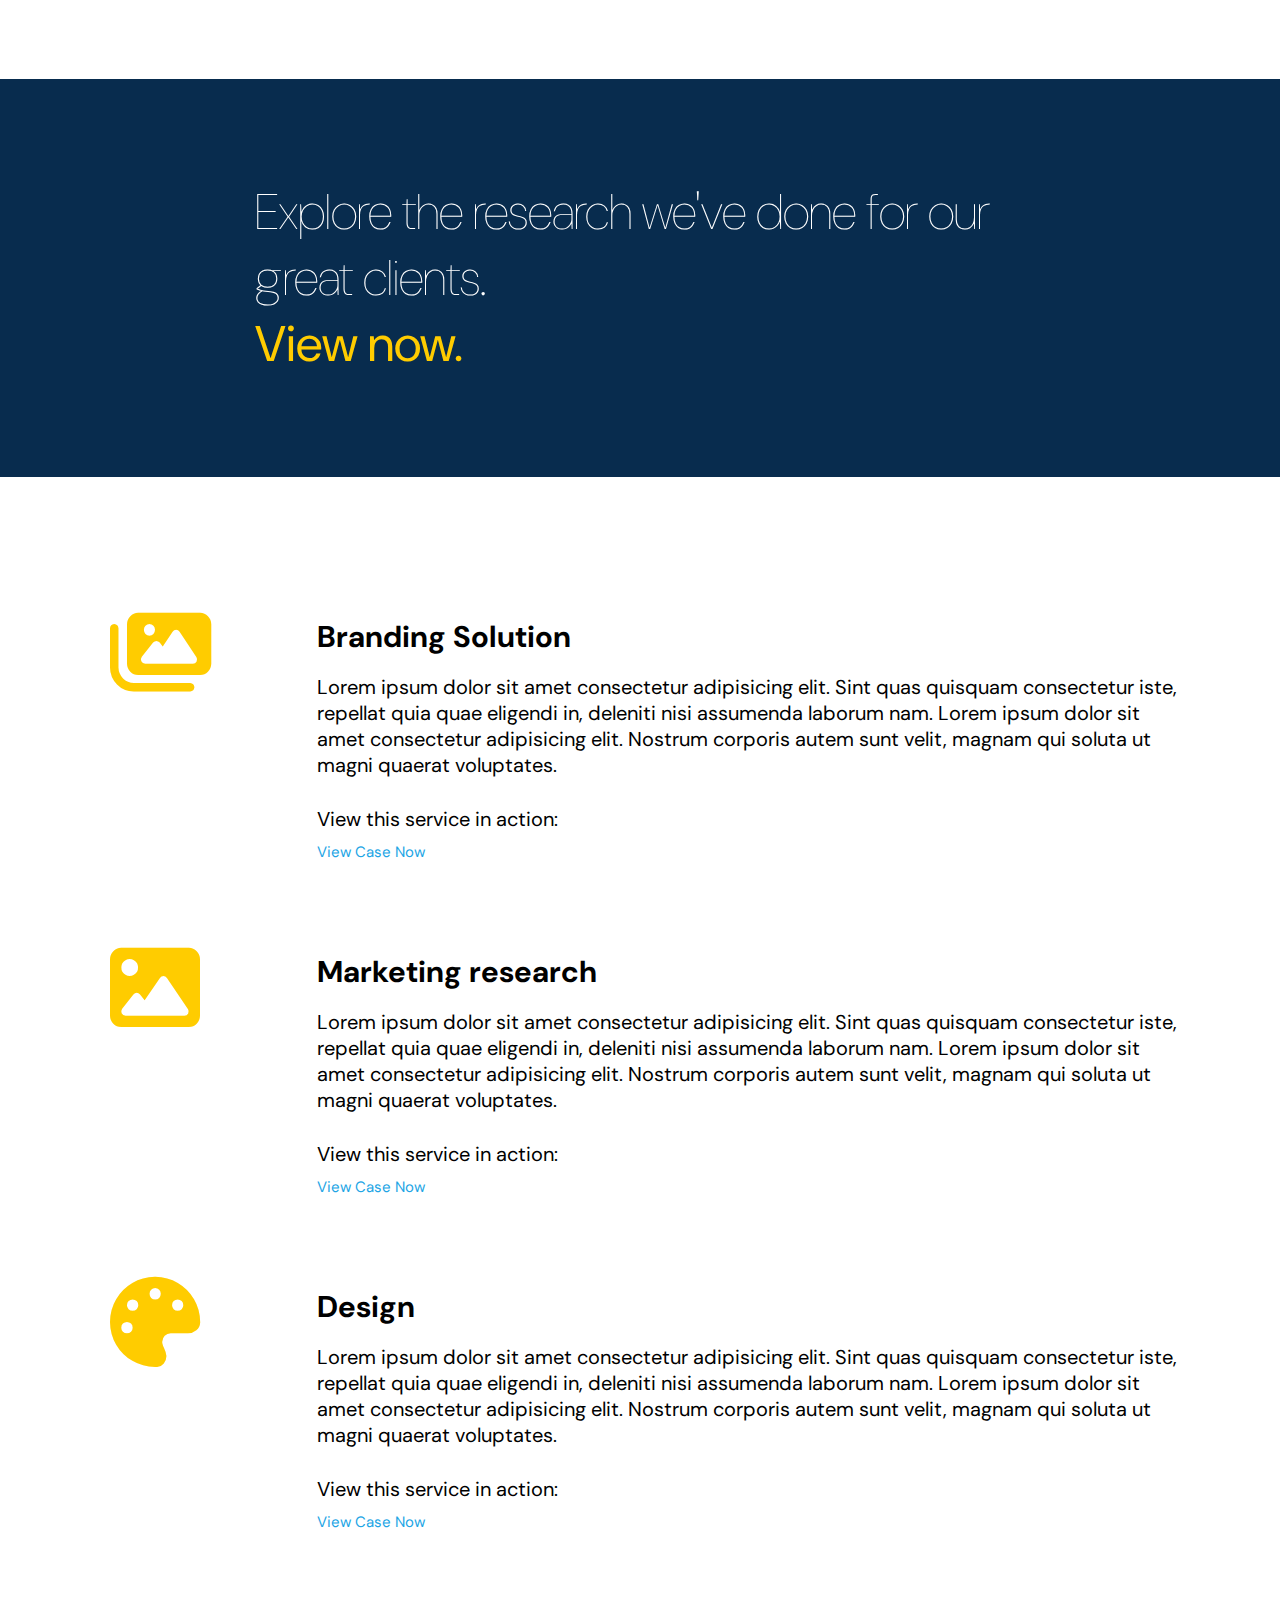
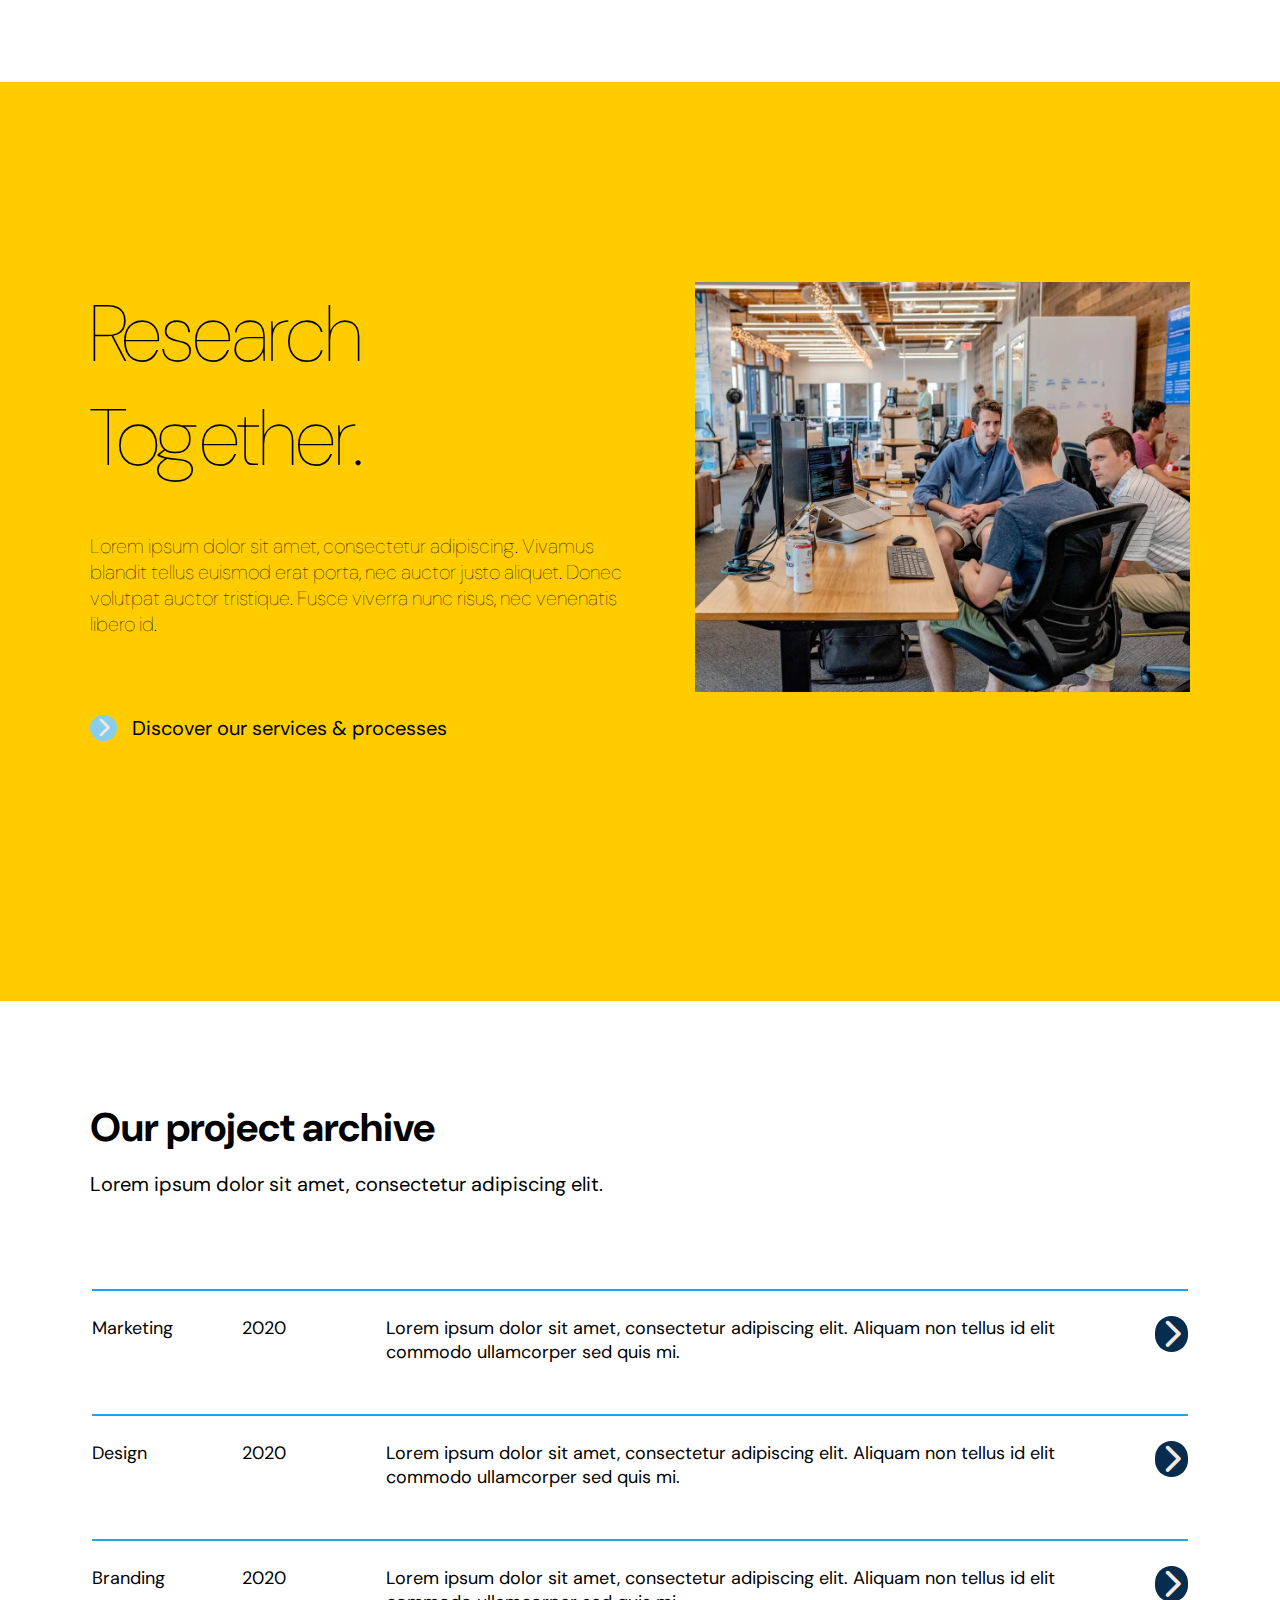
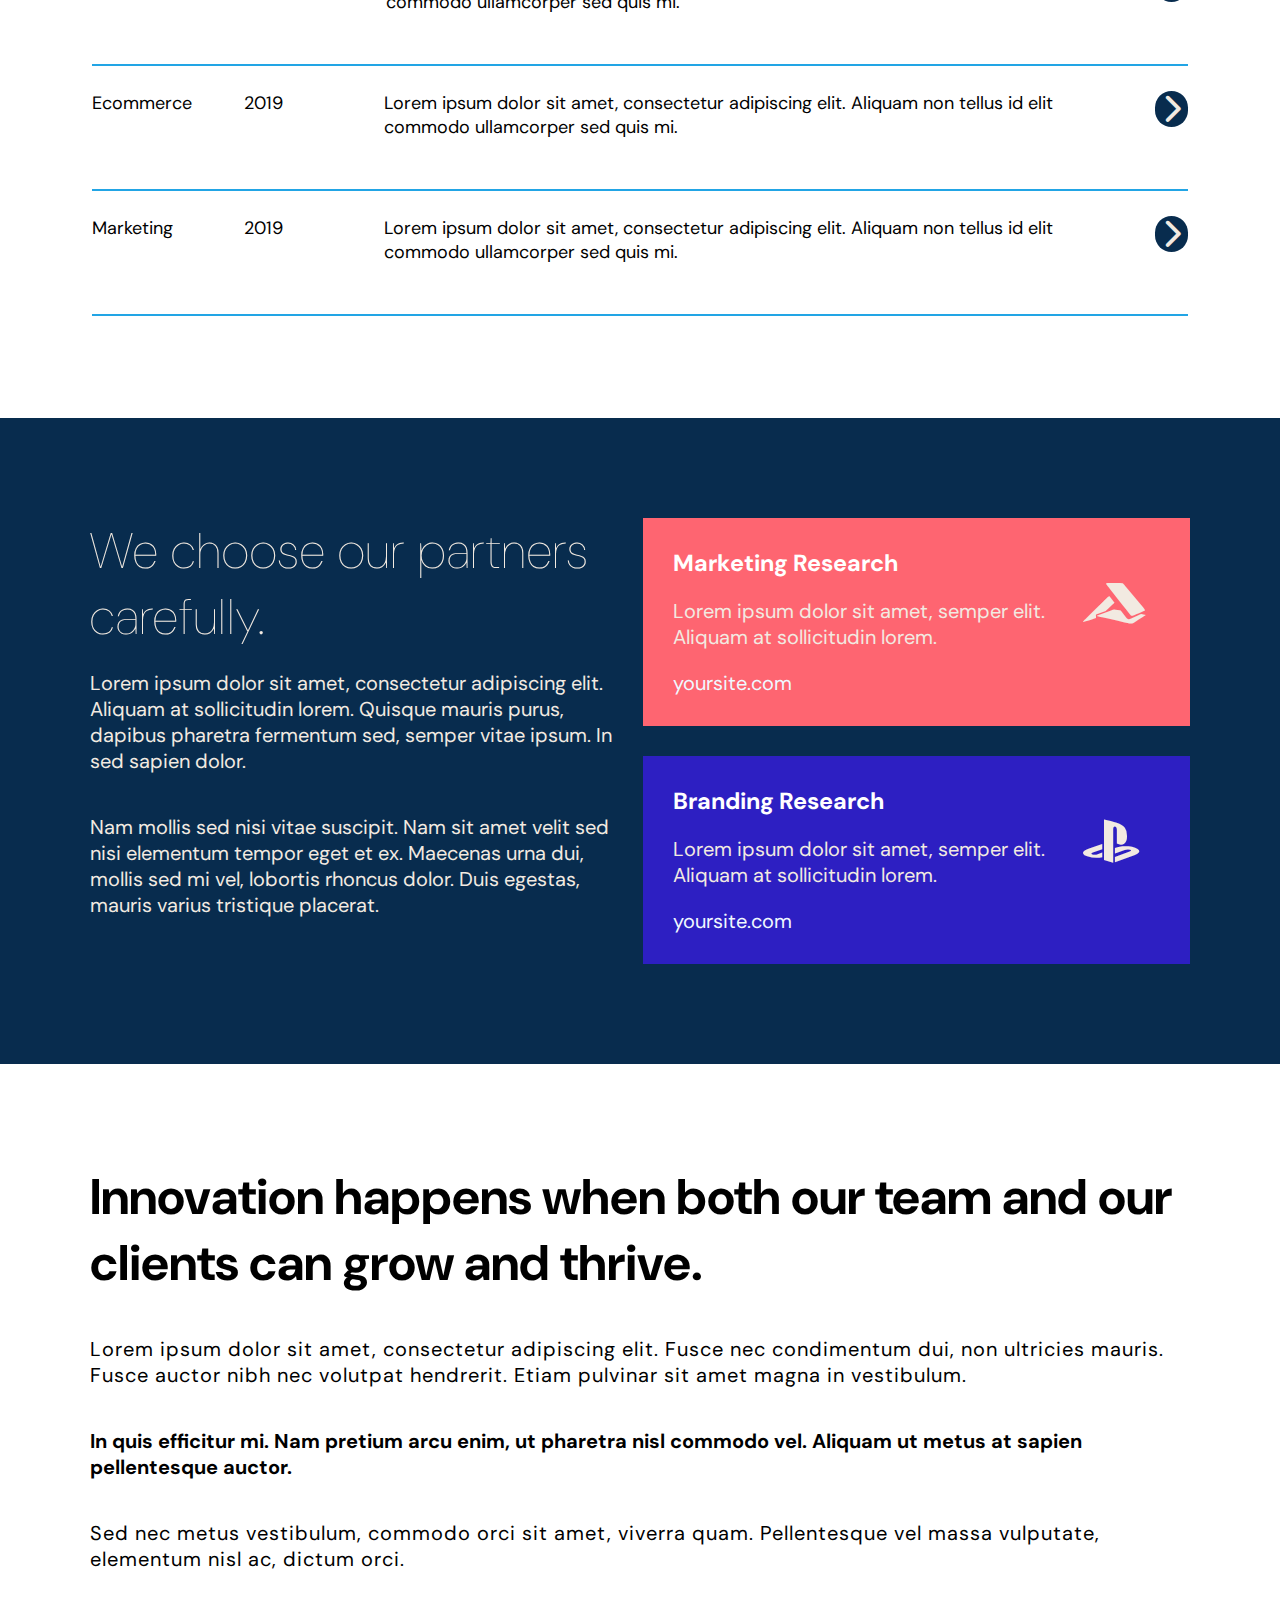
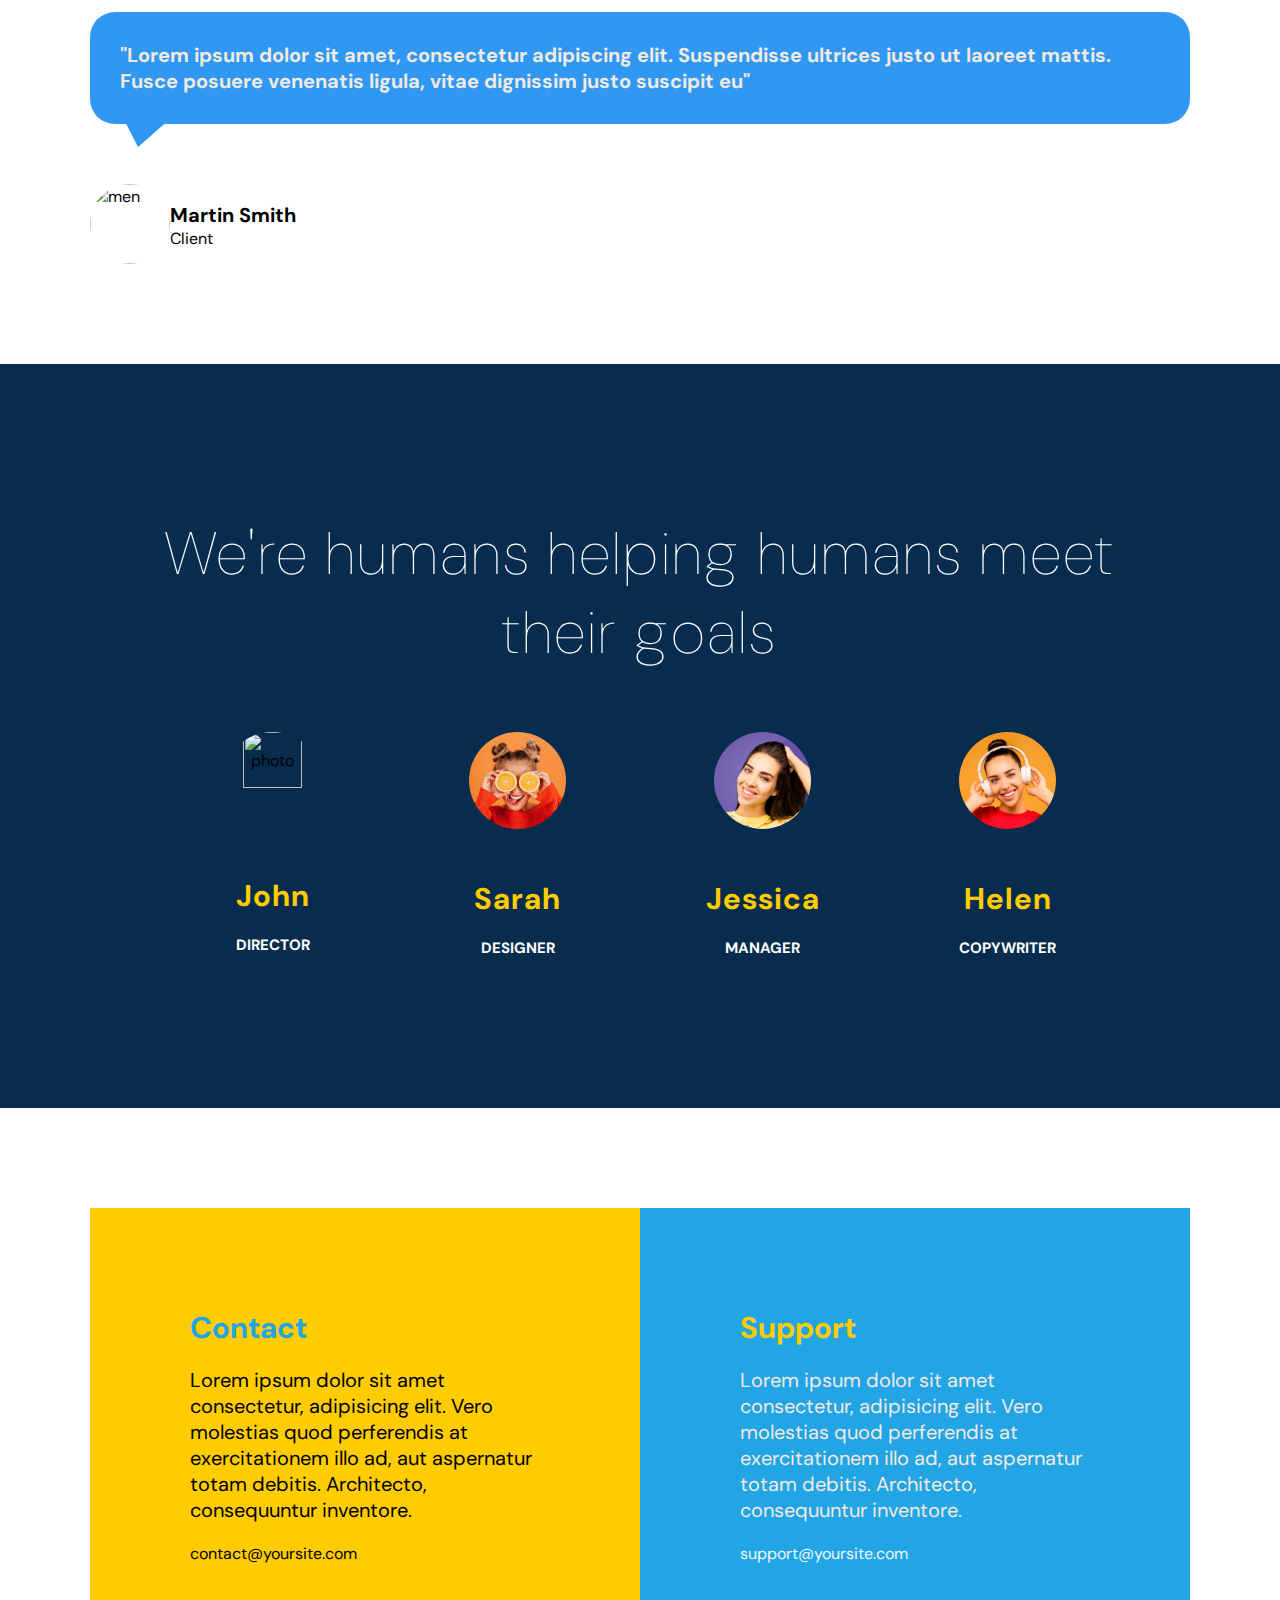
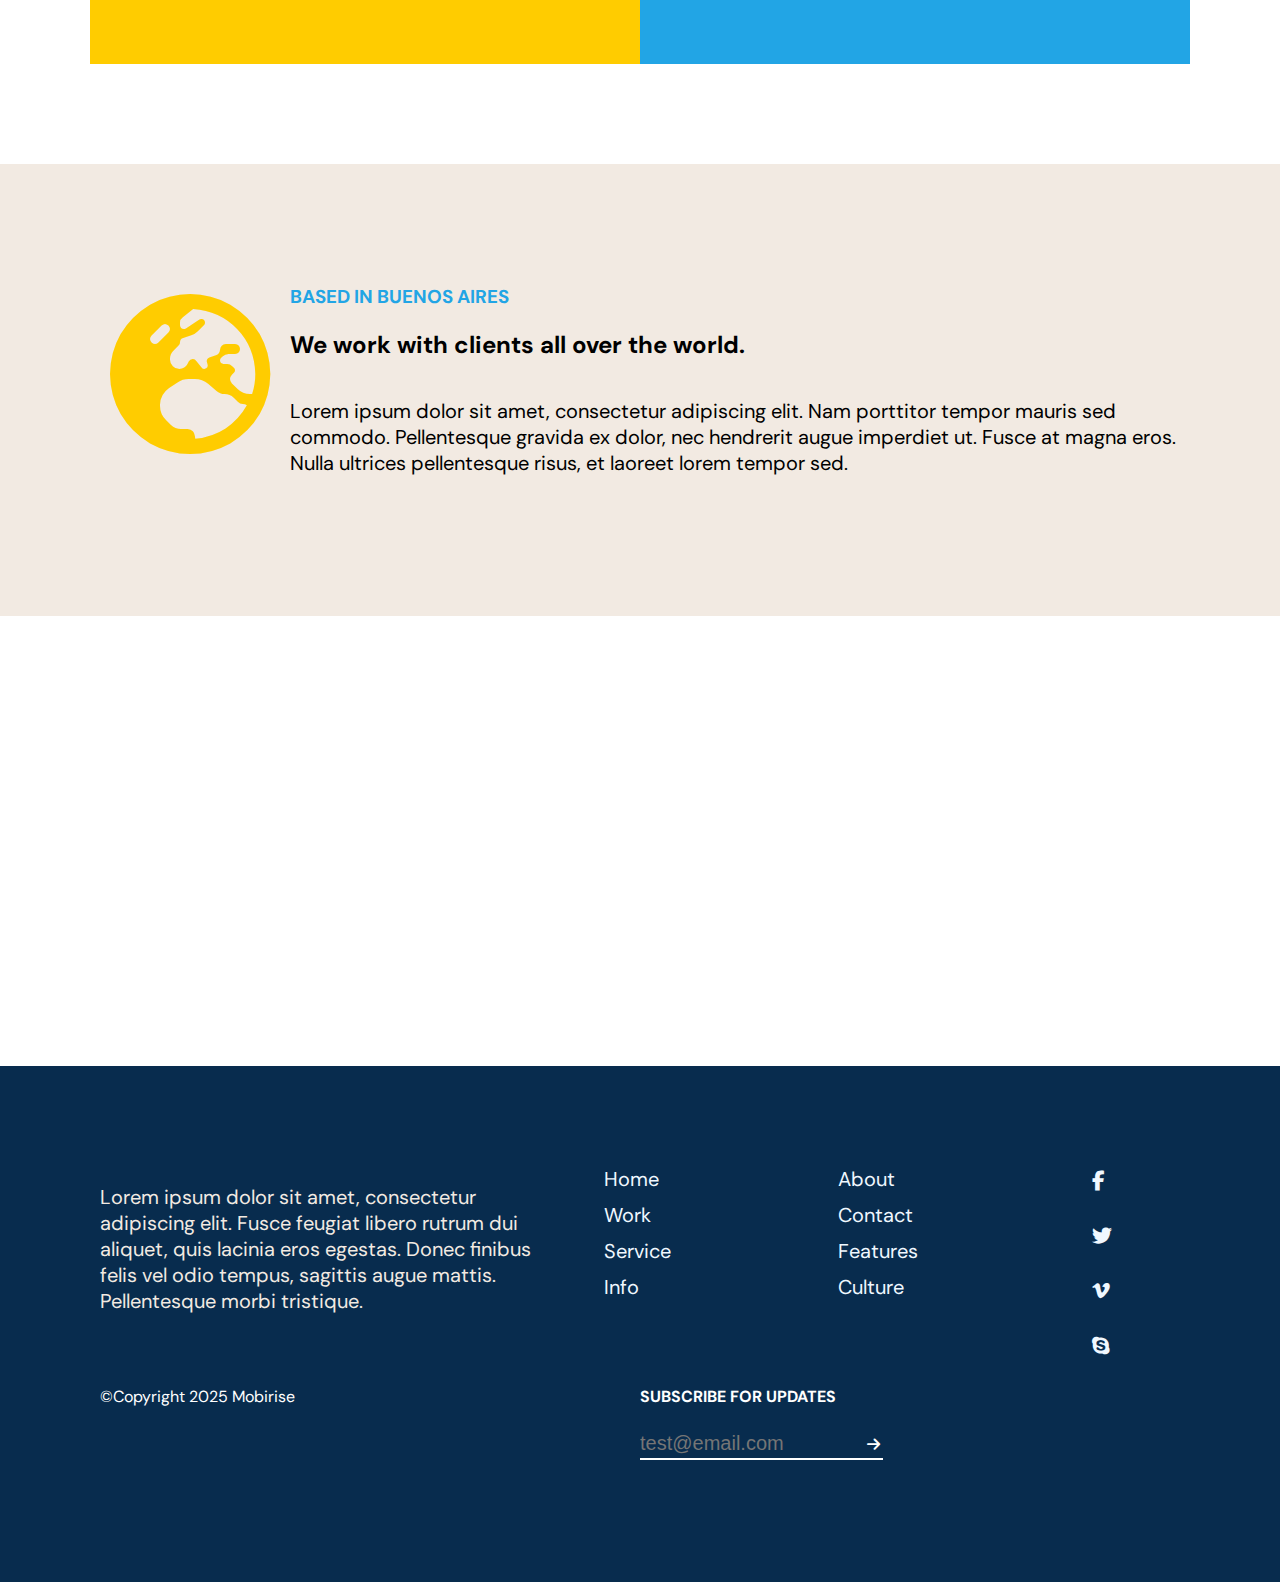
==== commit 37e2172d: "Add all project file" ====
--- a/index.html
+++ b/index.html
@@ -17,7 +17,7 @@
         <div class="container">
             <div class="main1">
                 <div class="title">
-                    <h4>ResearchM4</h4>
+                    <h4>ResearchM4 1</h4>
                 </div>
                 <div class="navbar">
                     <ul>
@@ -393,4 +393,4 @@
     </footer>
 </body>
 
-</html>
+</html>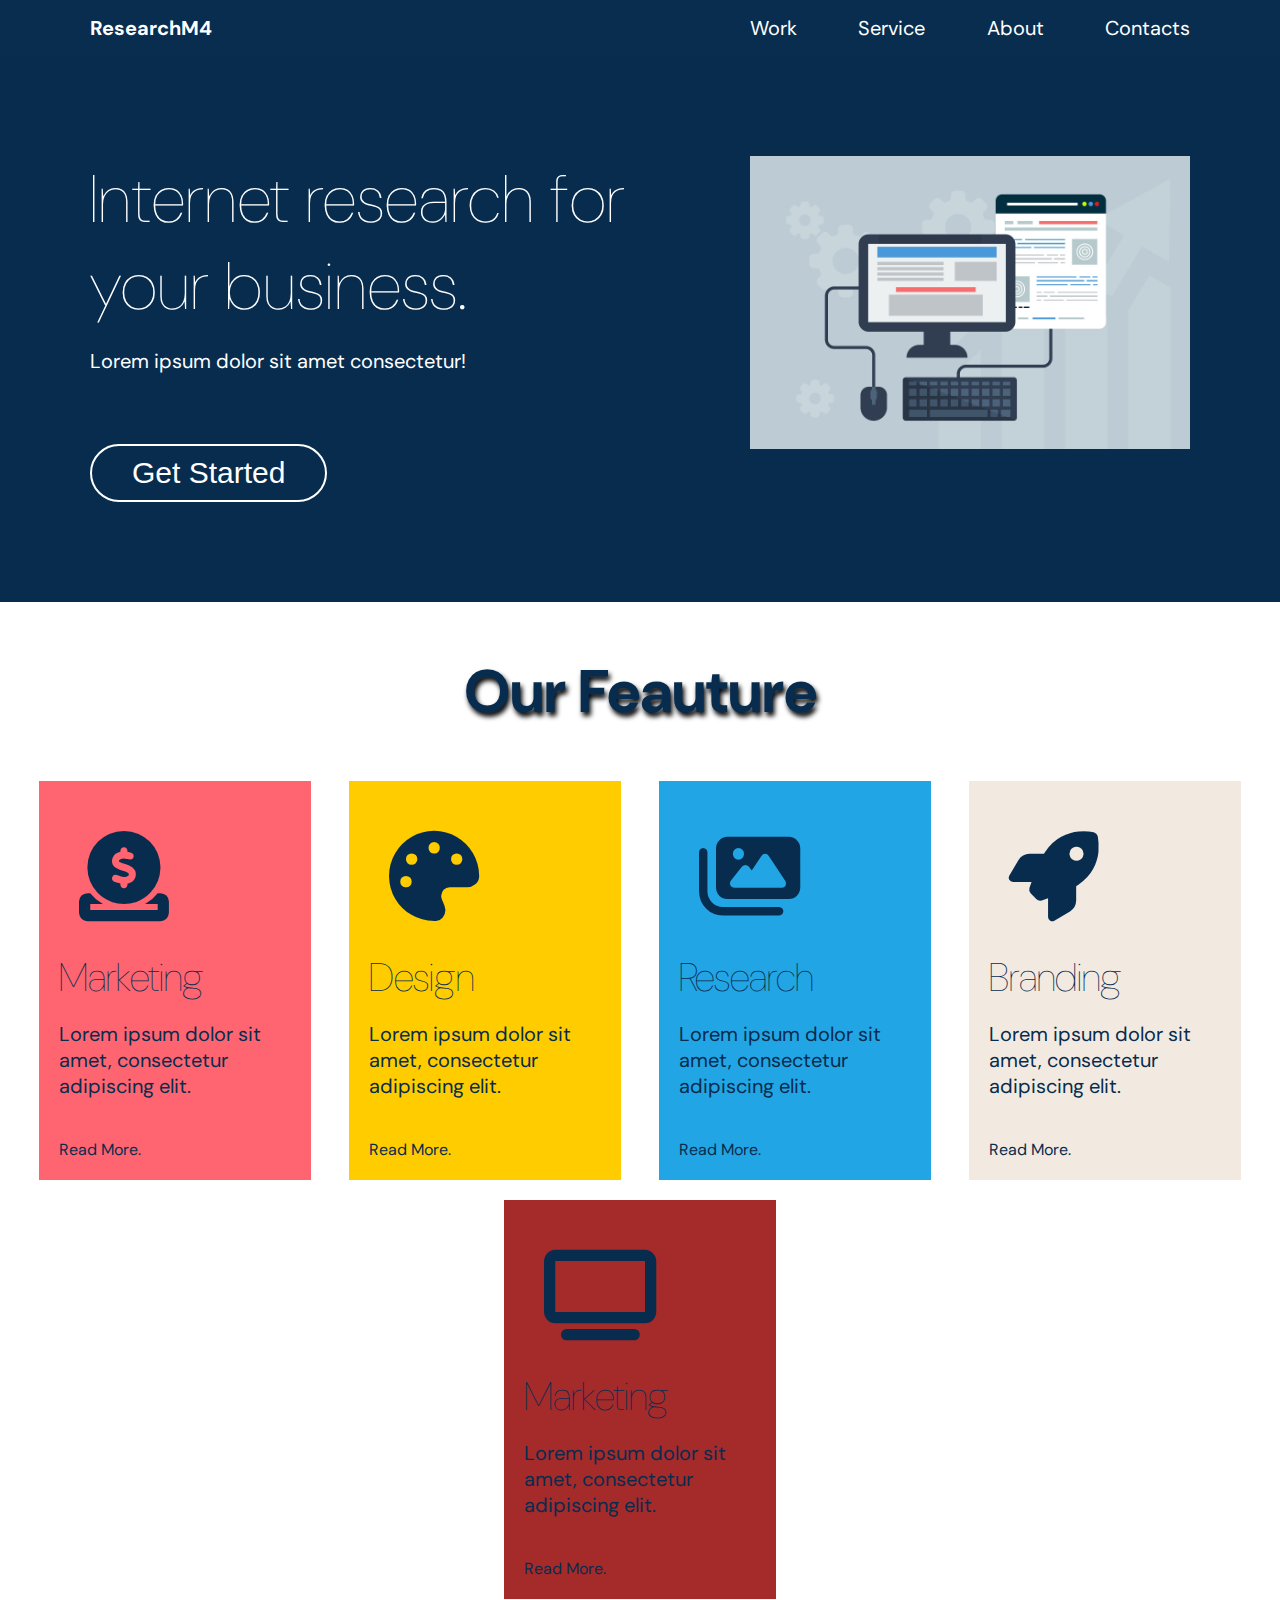
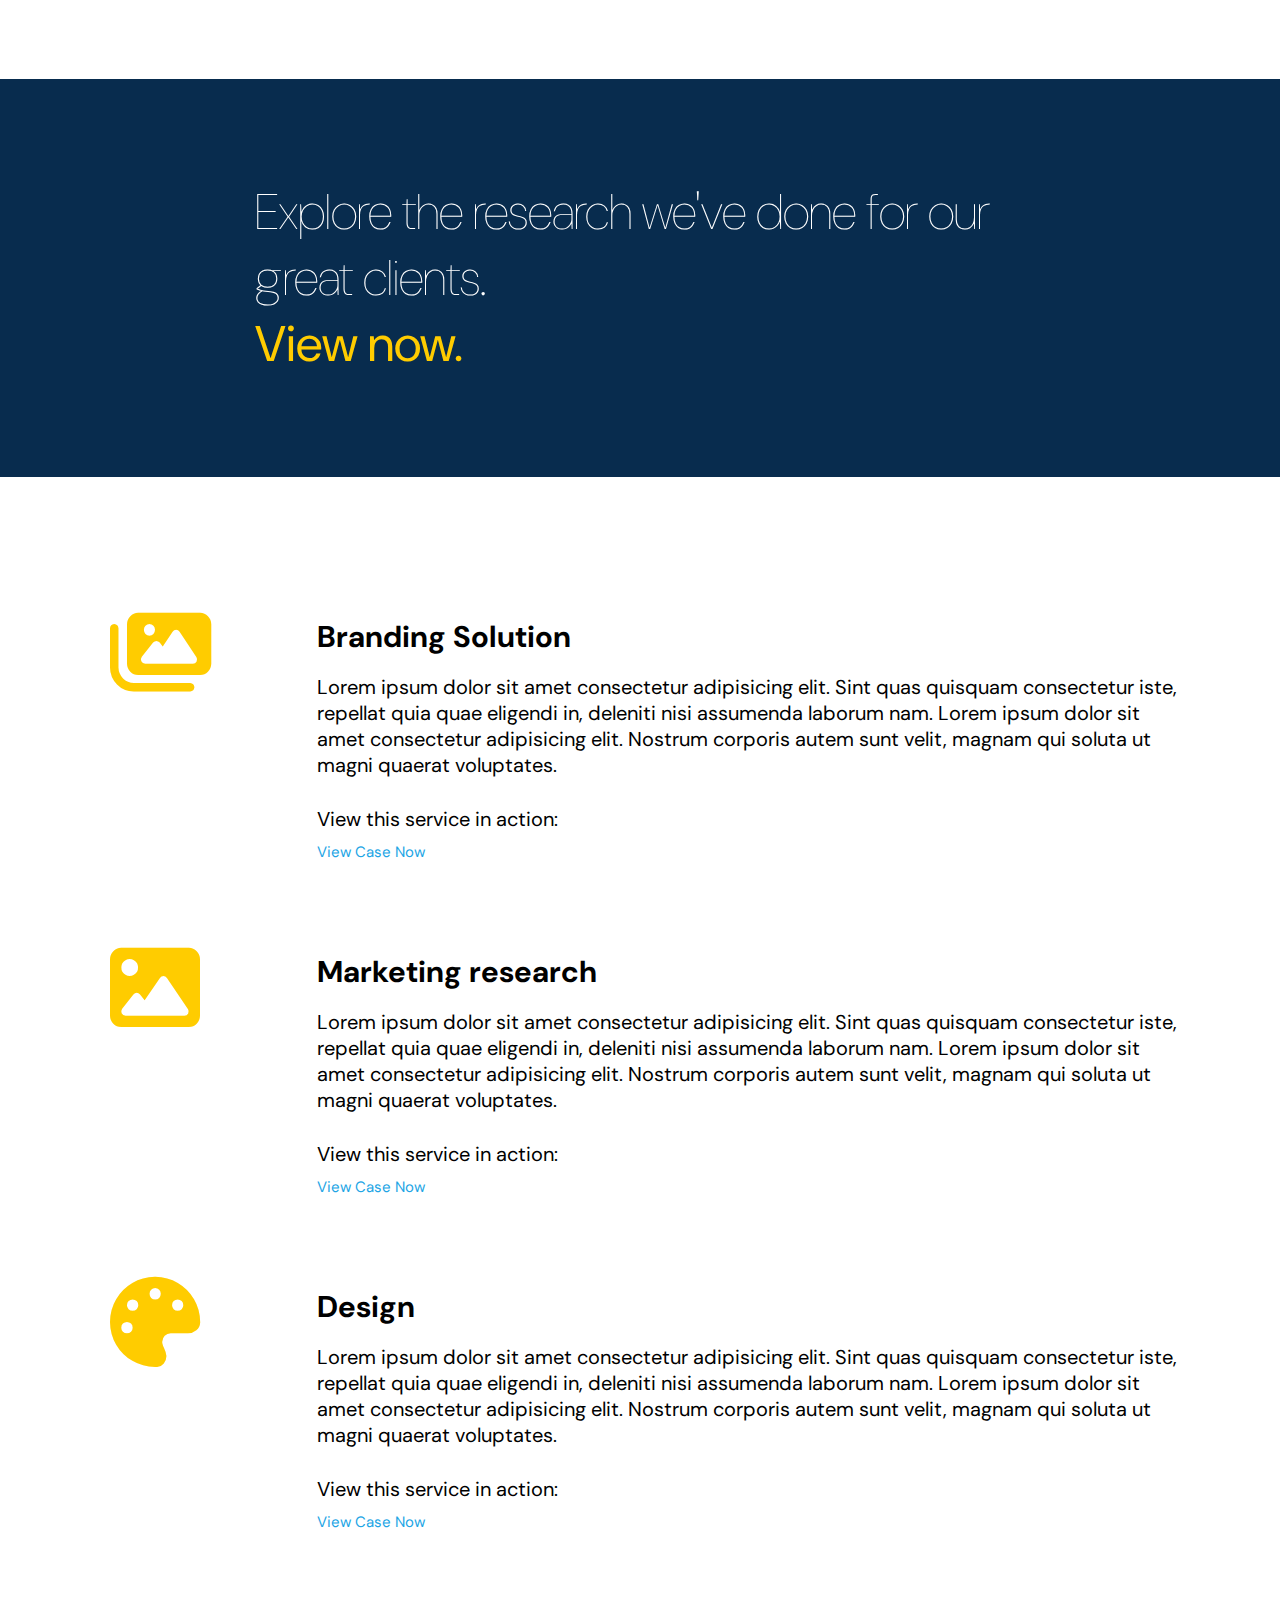
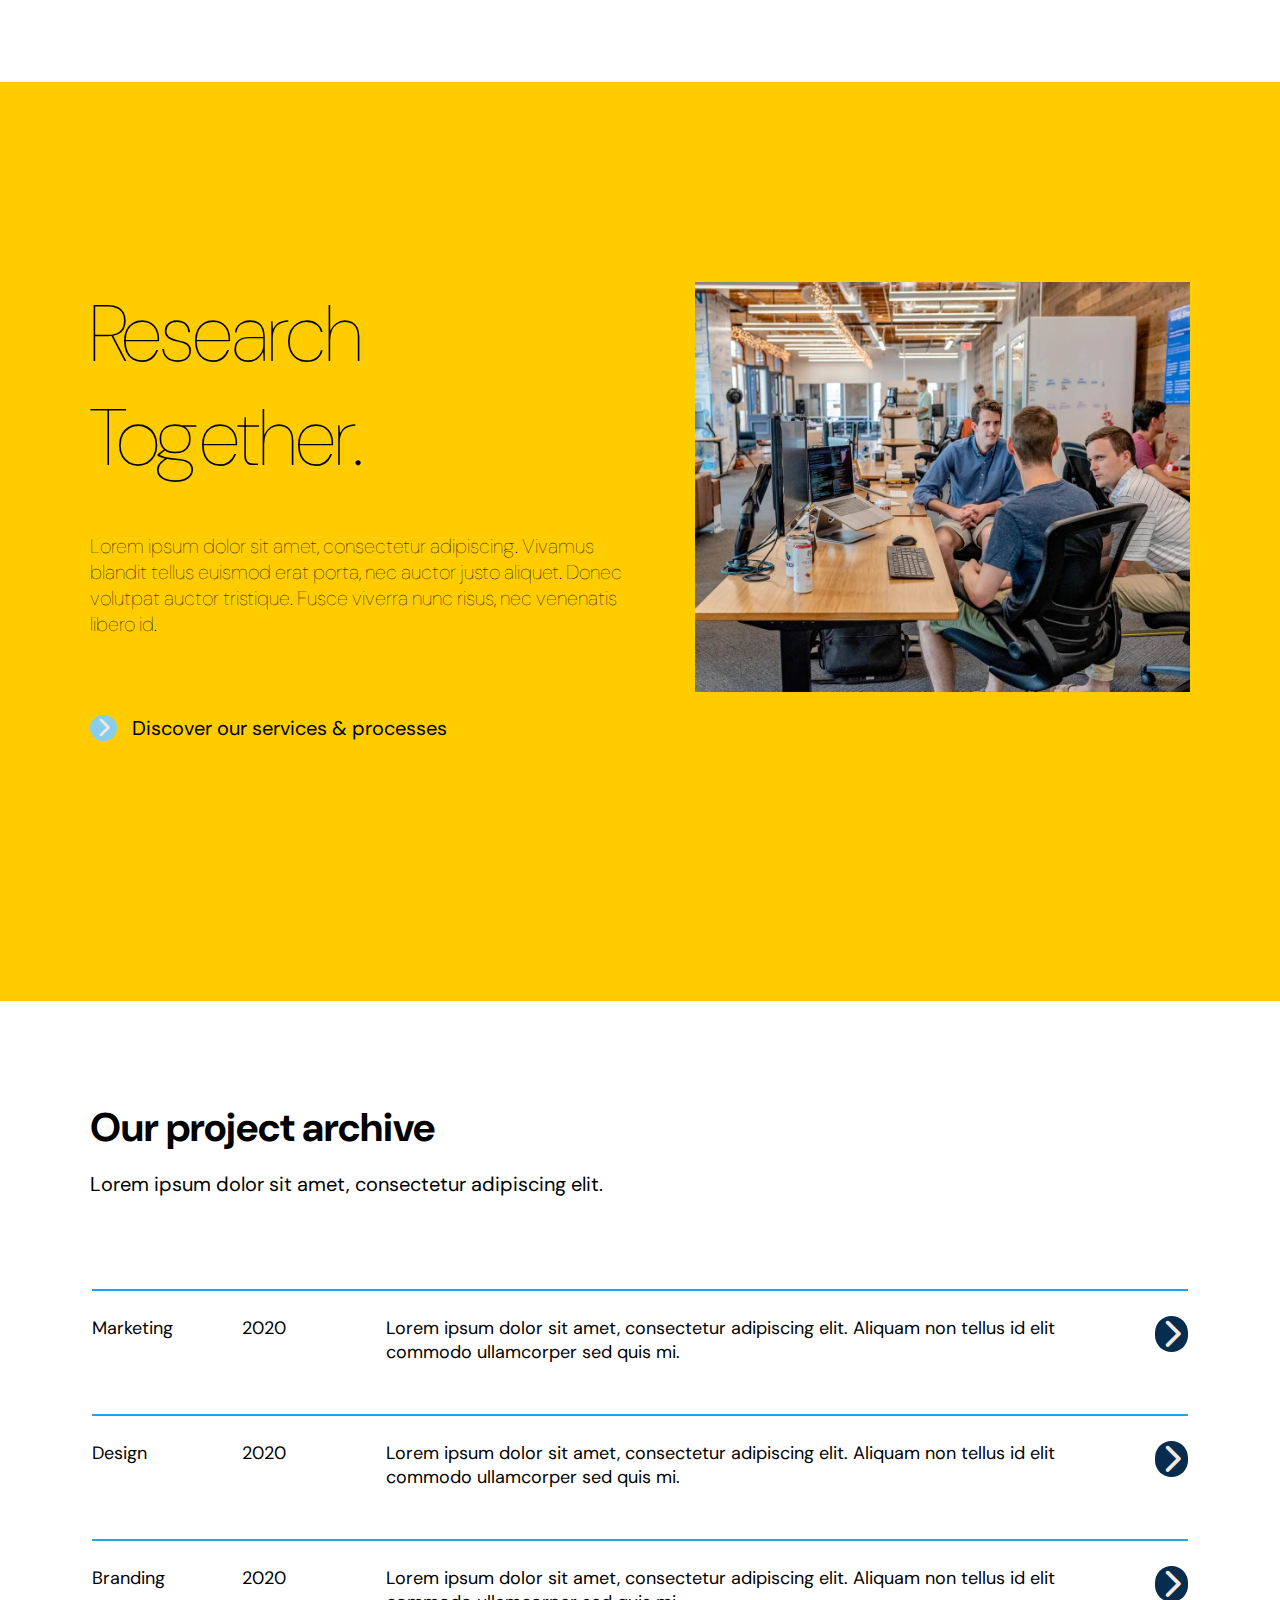
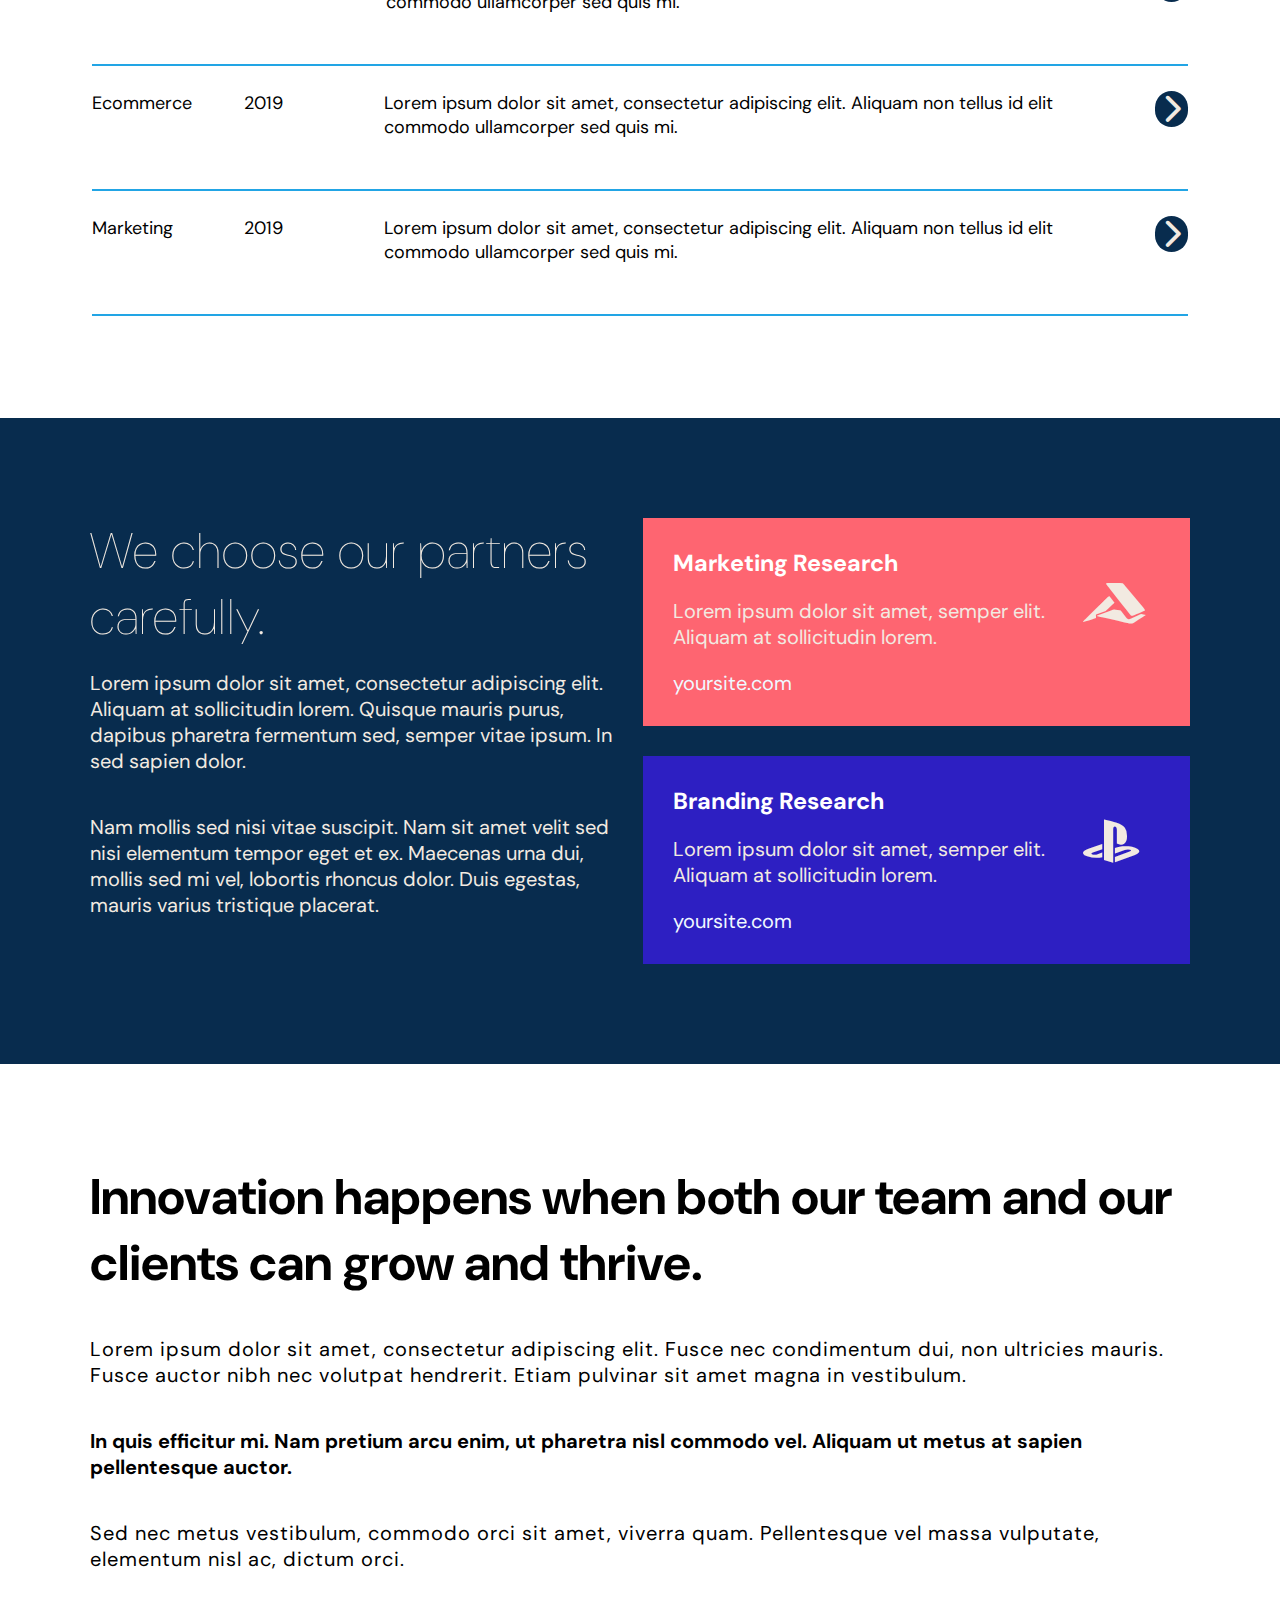
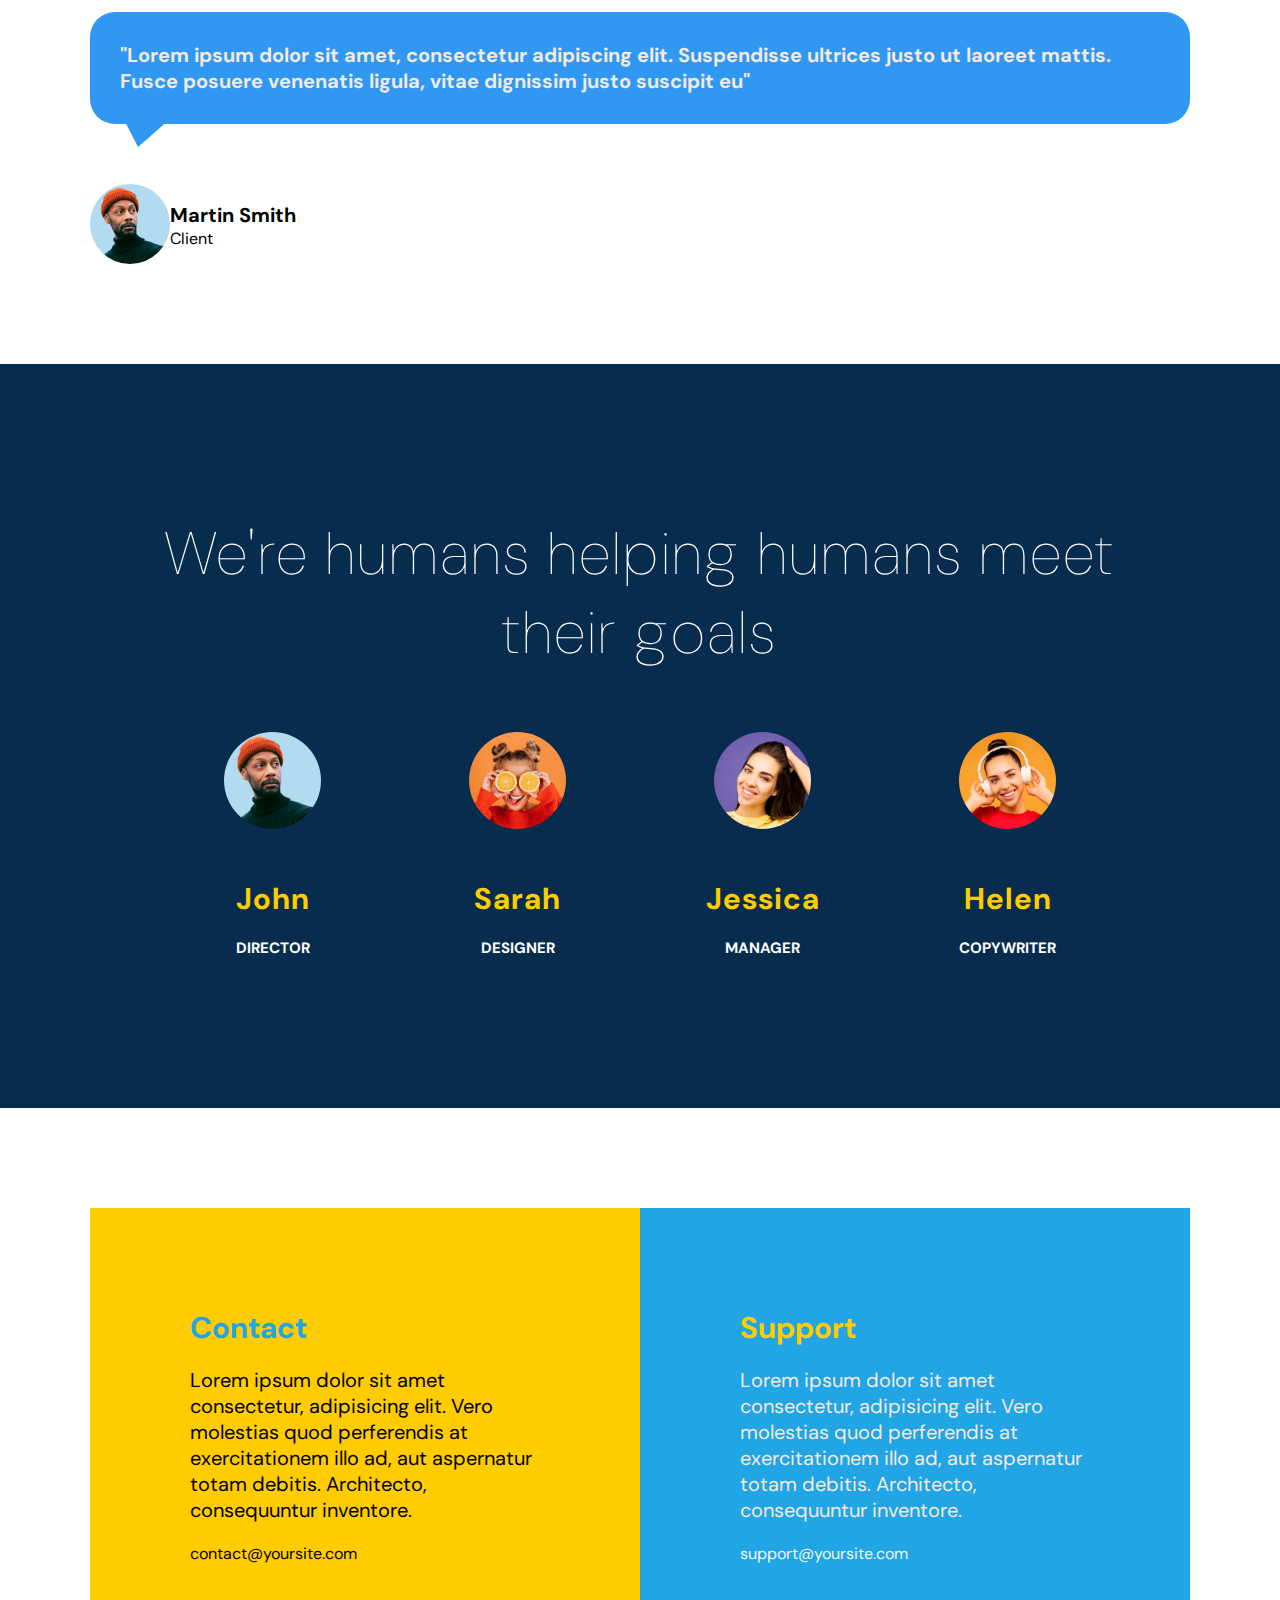
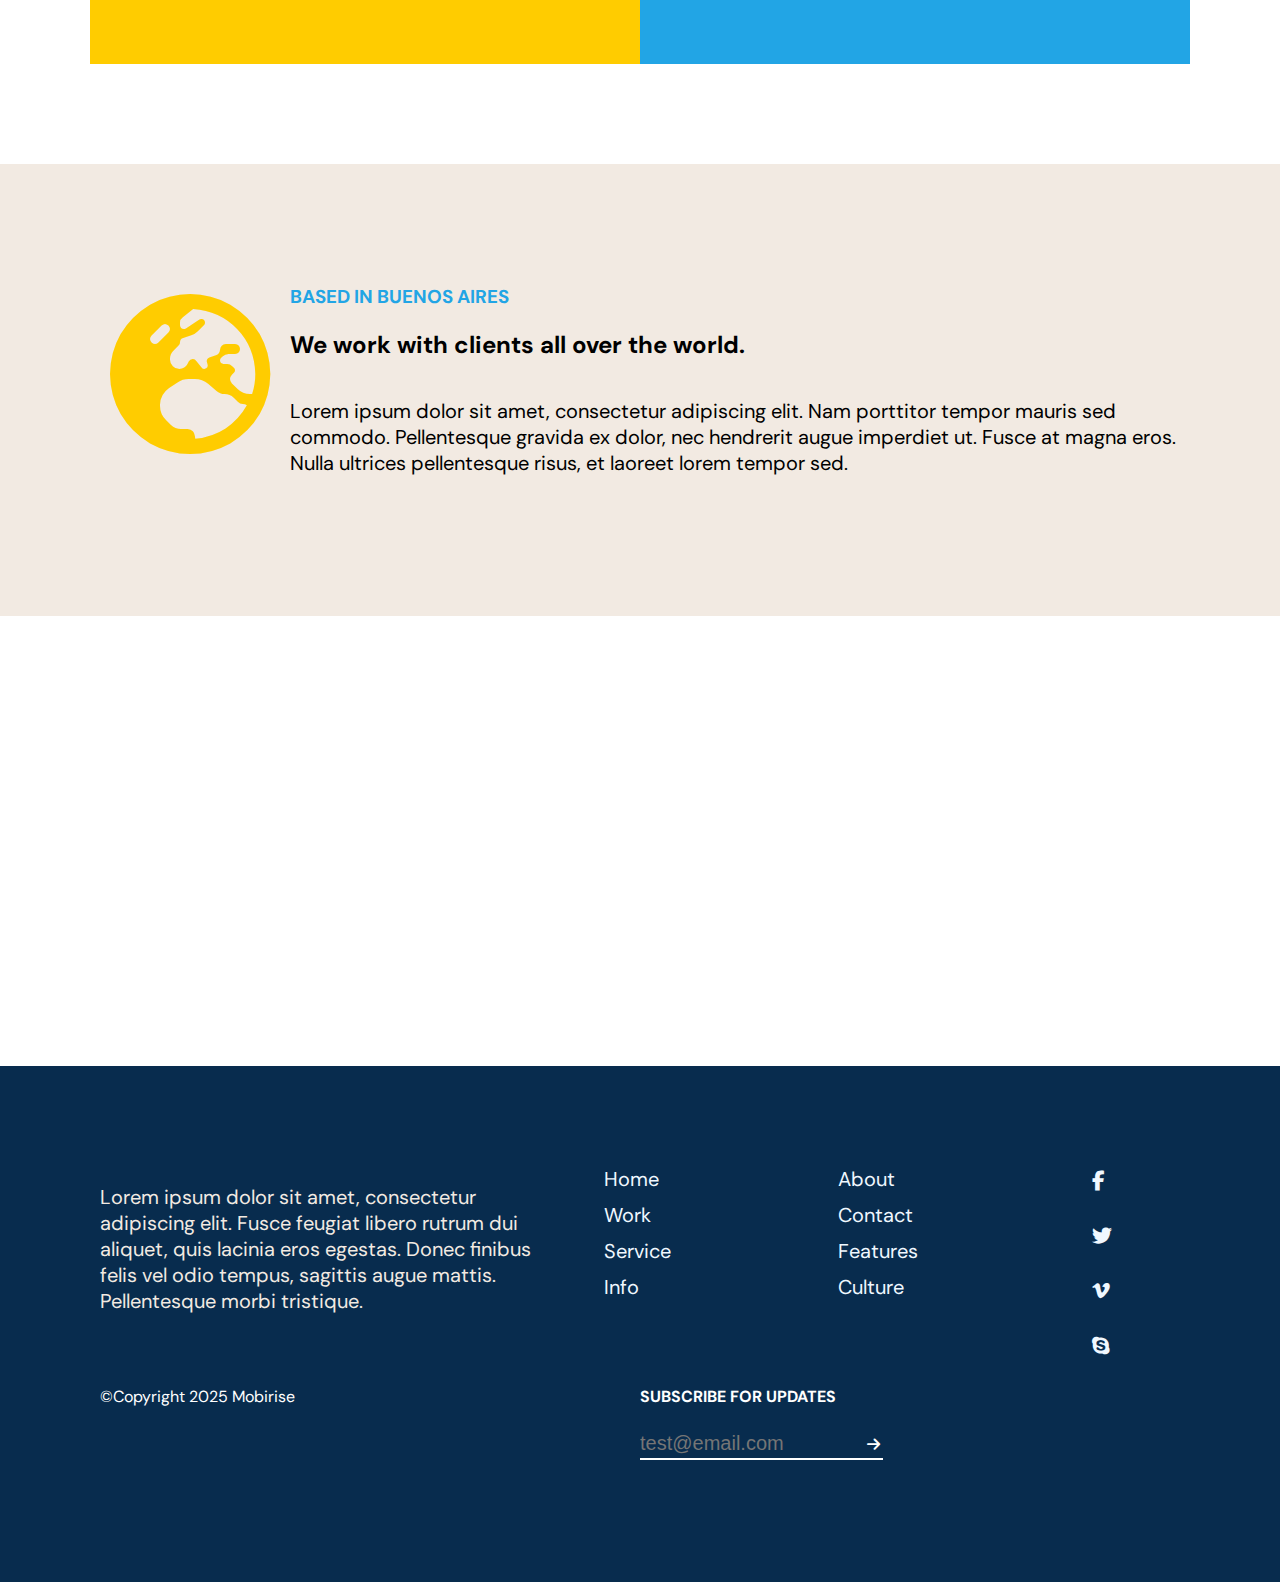
==== commit ee48dec3: "add image and change in responsive" ====
--- a/index.html
+++ b/index.html
@@ -17,7 +17,7 @@
         <div class="container">
             <div class="main1">
                 <div class="title">
-                    <h4>ResearchM4 1</h4>
+                    <h4>ResearchM4</h4>
                 </div>
                 <div class="navbar">
                     <ul>
--- a/layout.css
+++ b/layout.css
@@ -1091,6 +1091,7 @@
         width: 100%;
         margin-top: 10px;
         text-align: center;
+        overflow-y: hidden;
     }
     .tr {
         flex-wrap: wrap;
@@ -1134,4 +1135,13 @@
         padding: 20px 0;
         text-align: center;
     }
+}
+
+@media( max-width:600px) {
+    tr {
+        flex-direction: column;
+    }
+    .main8-in3 {
+        overflow-y: hidden;
+    }
 }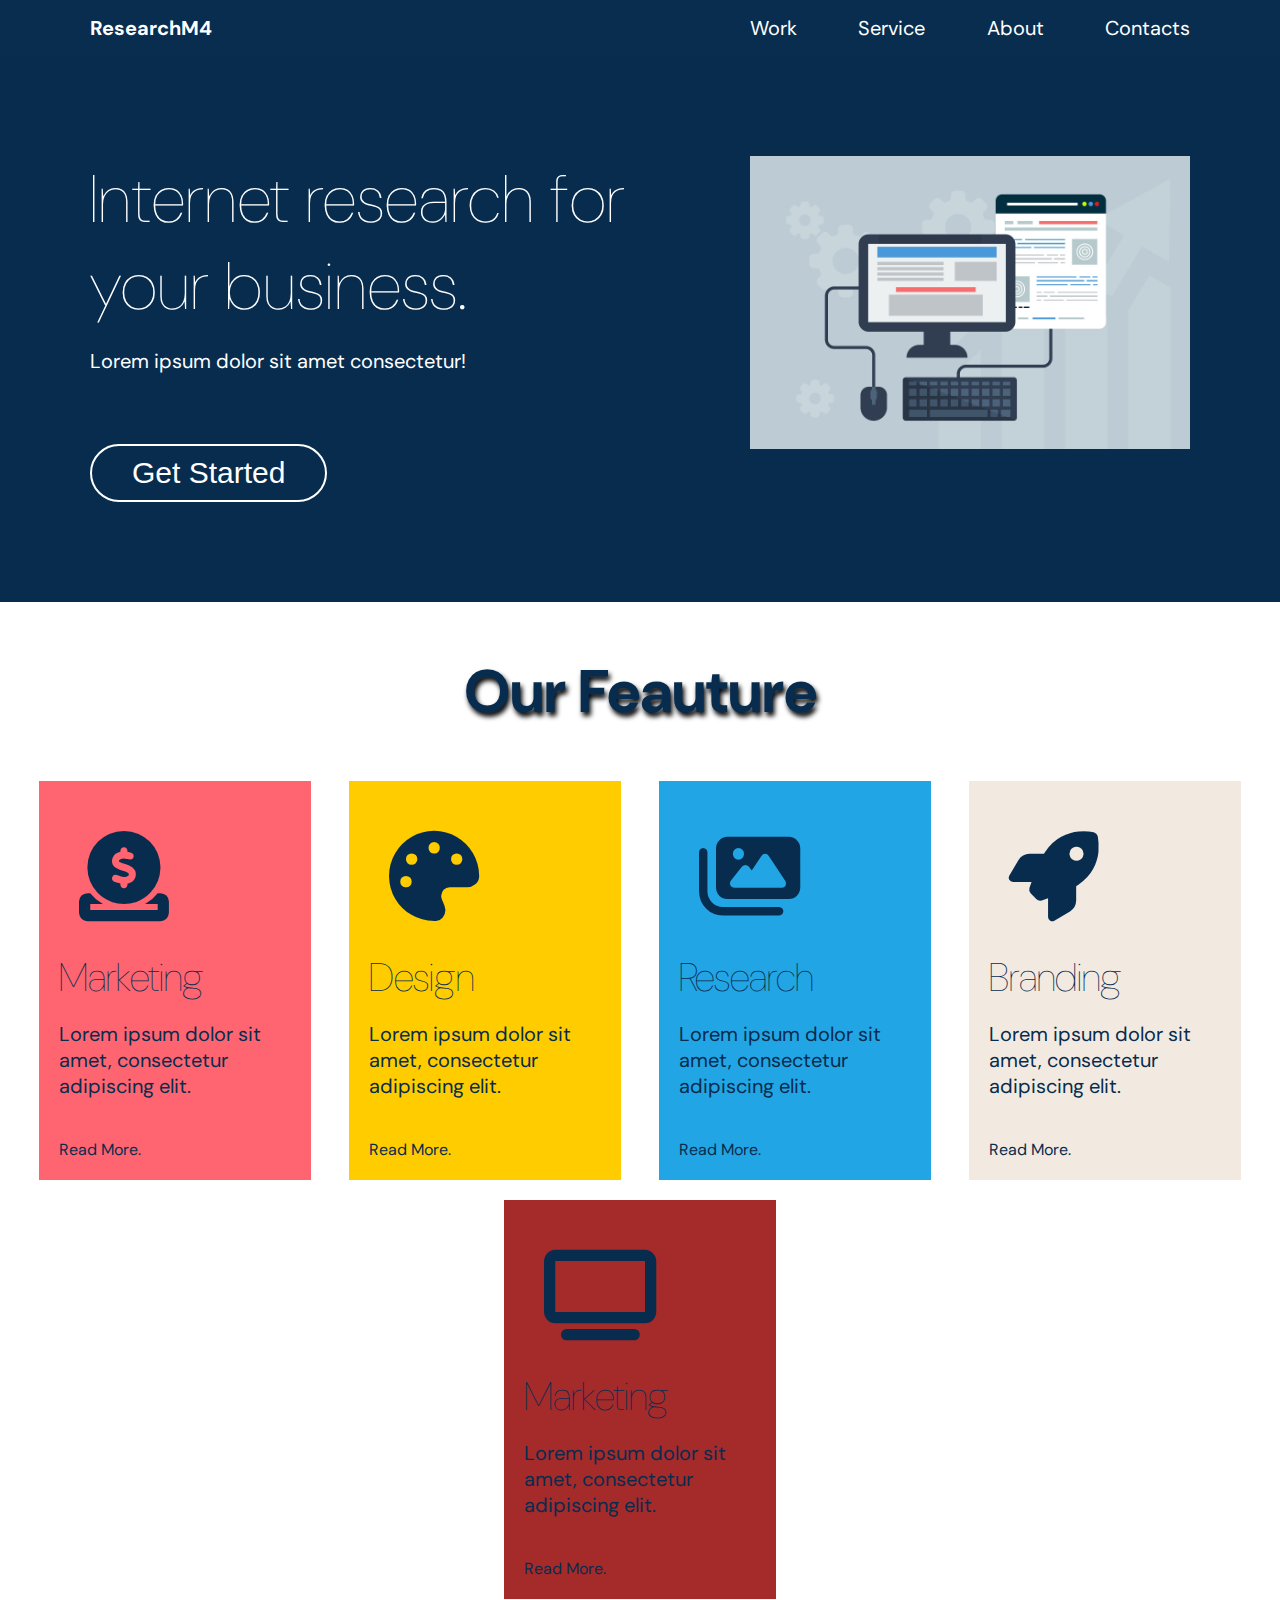
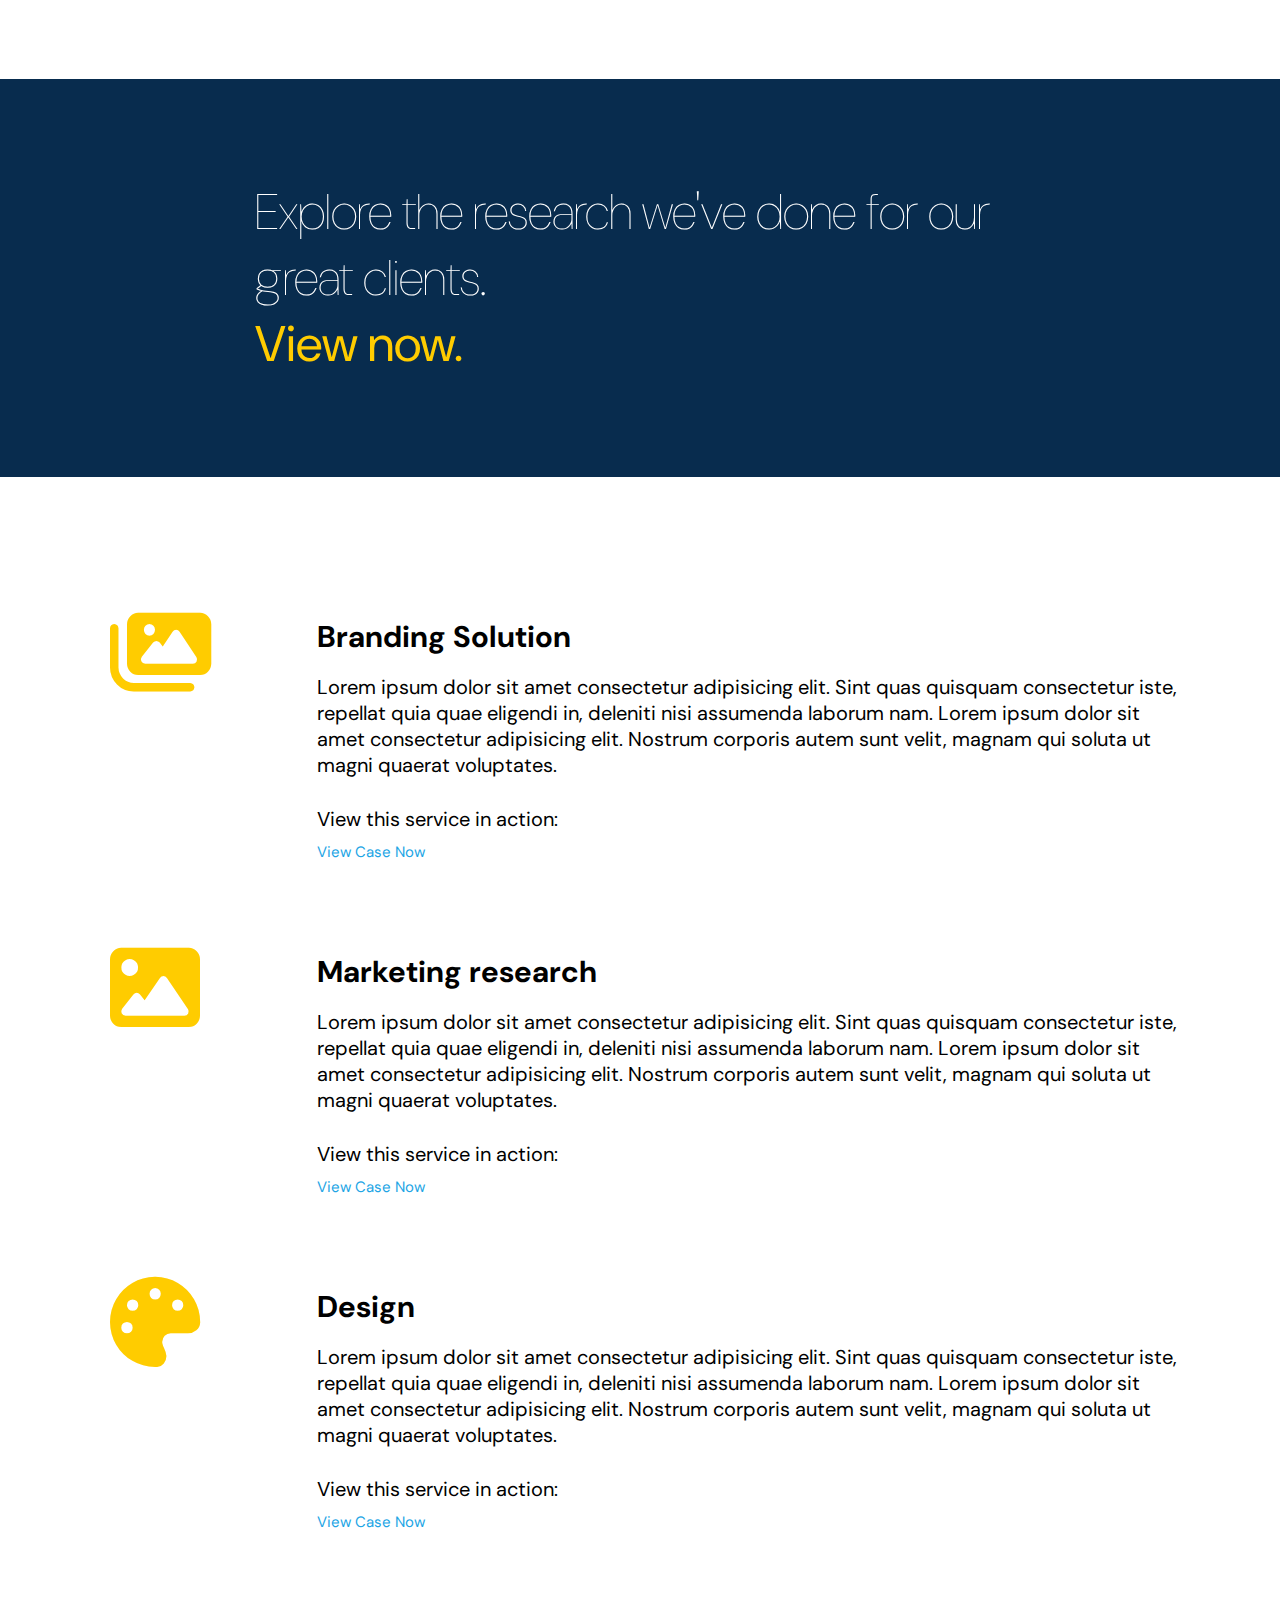
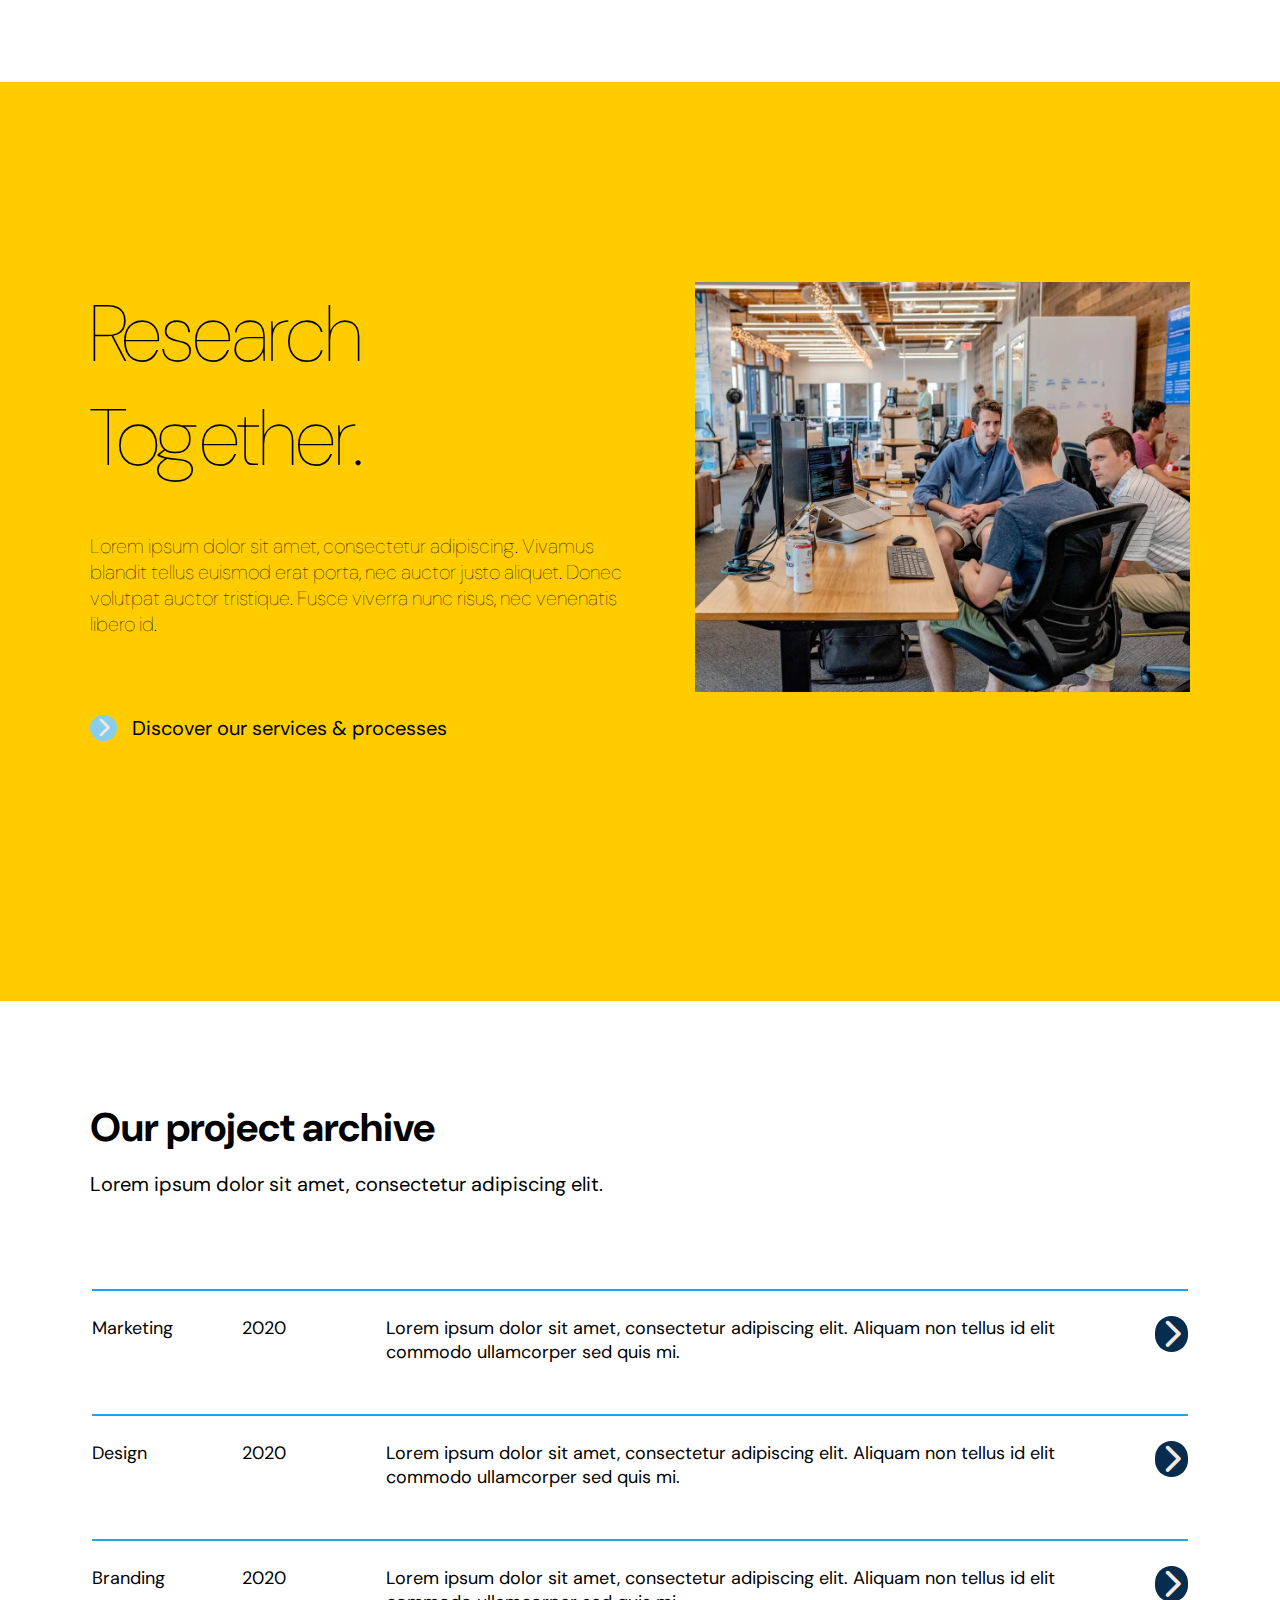
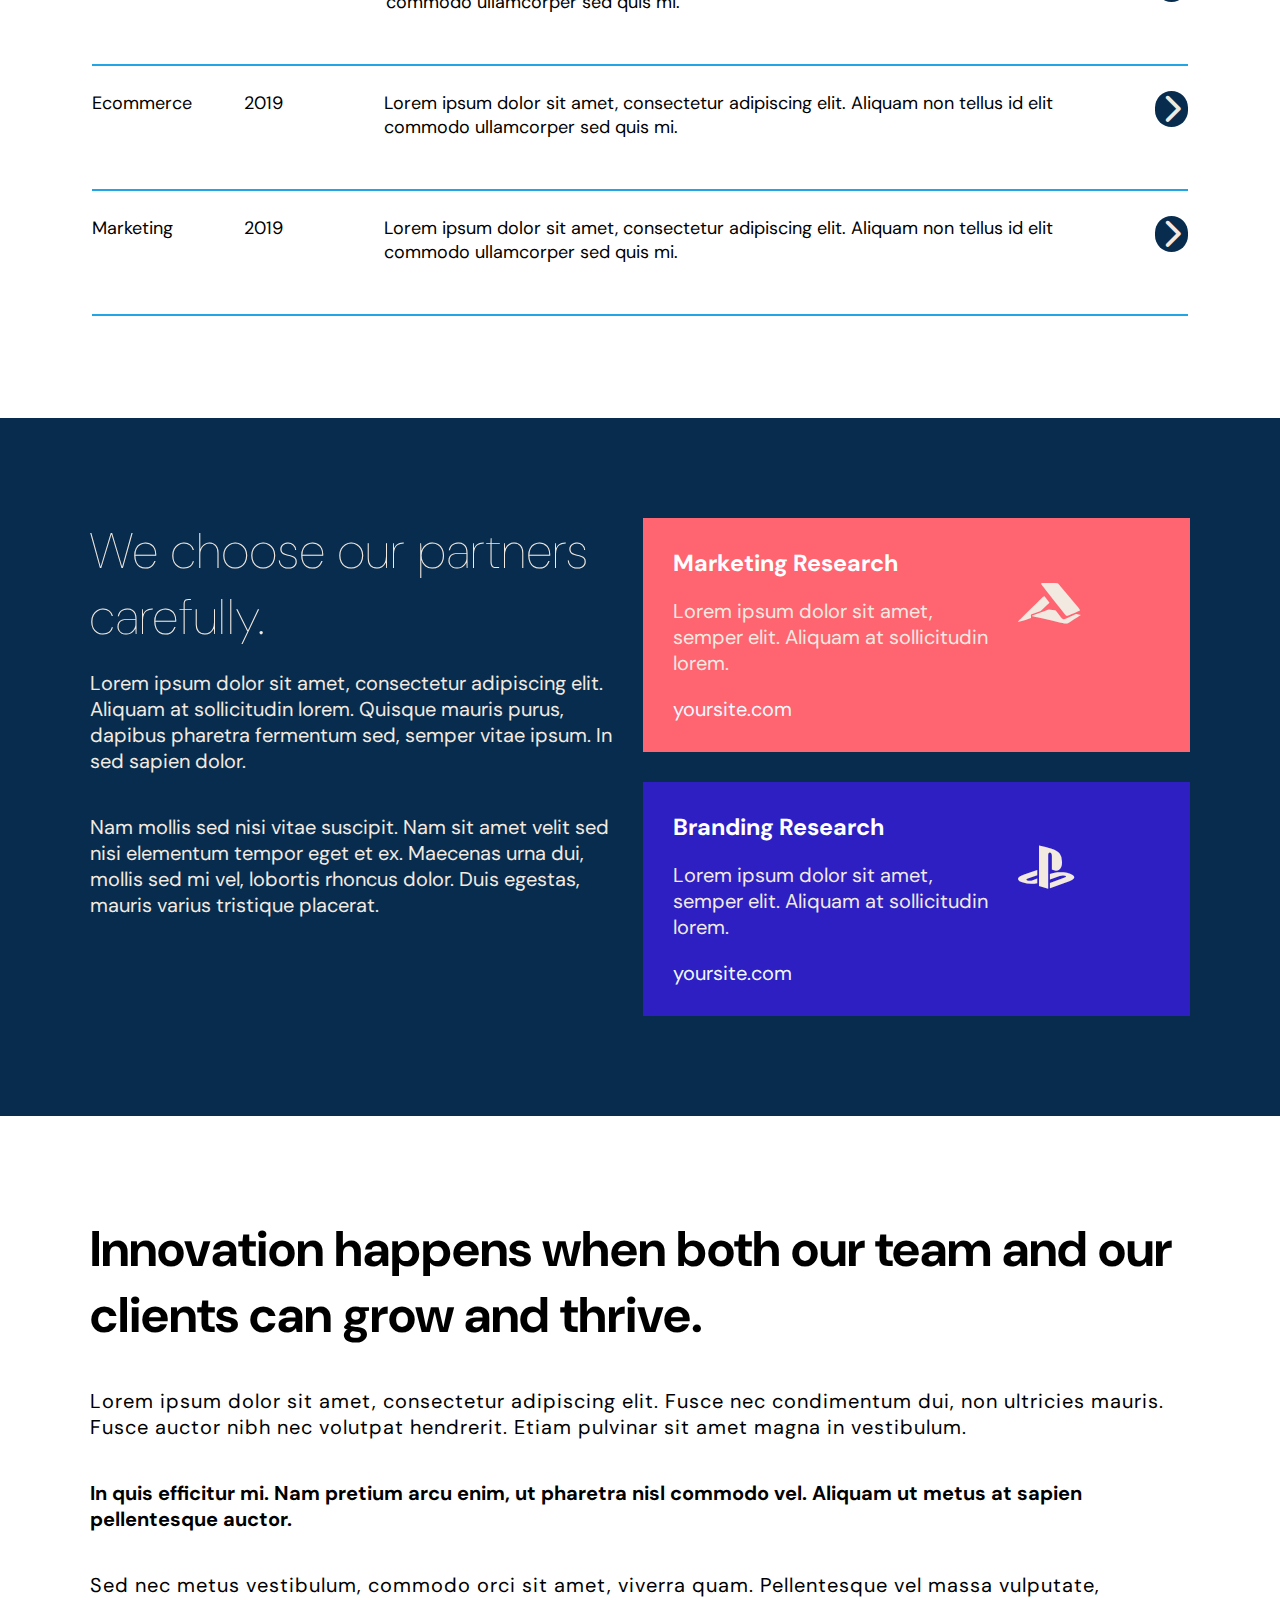
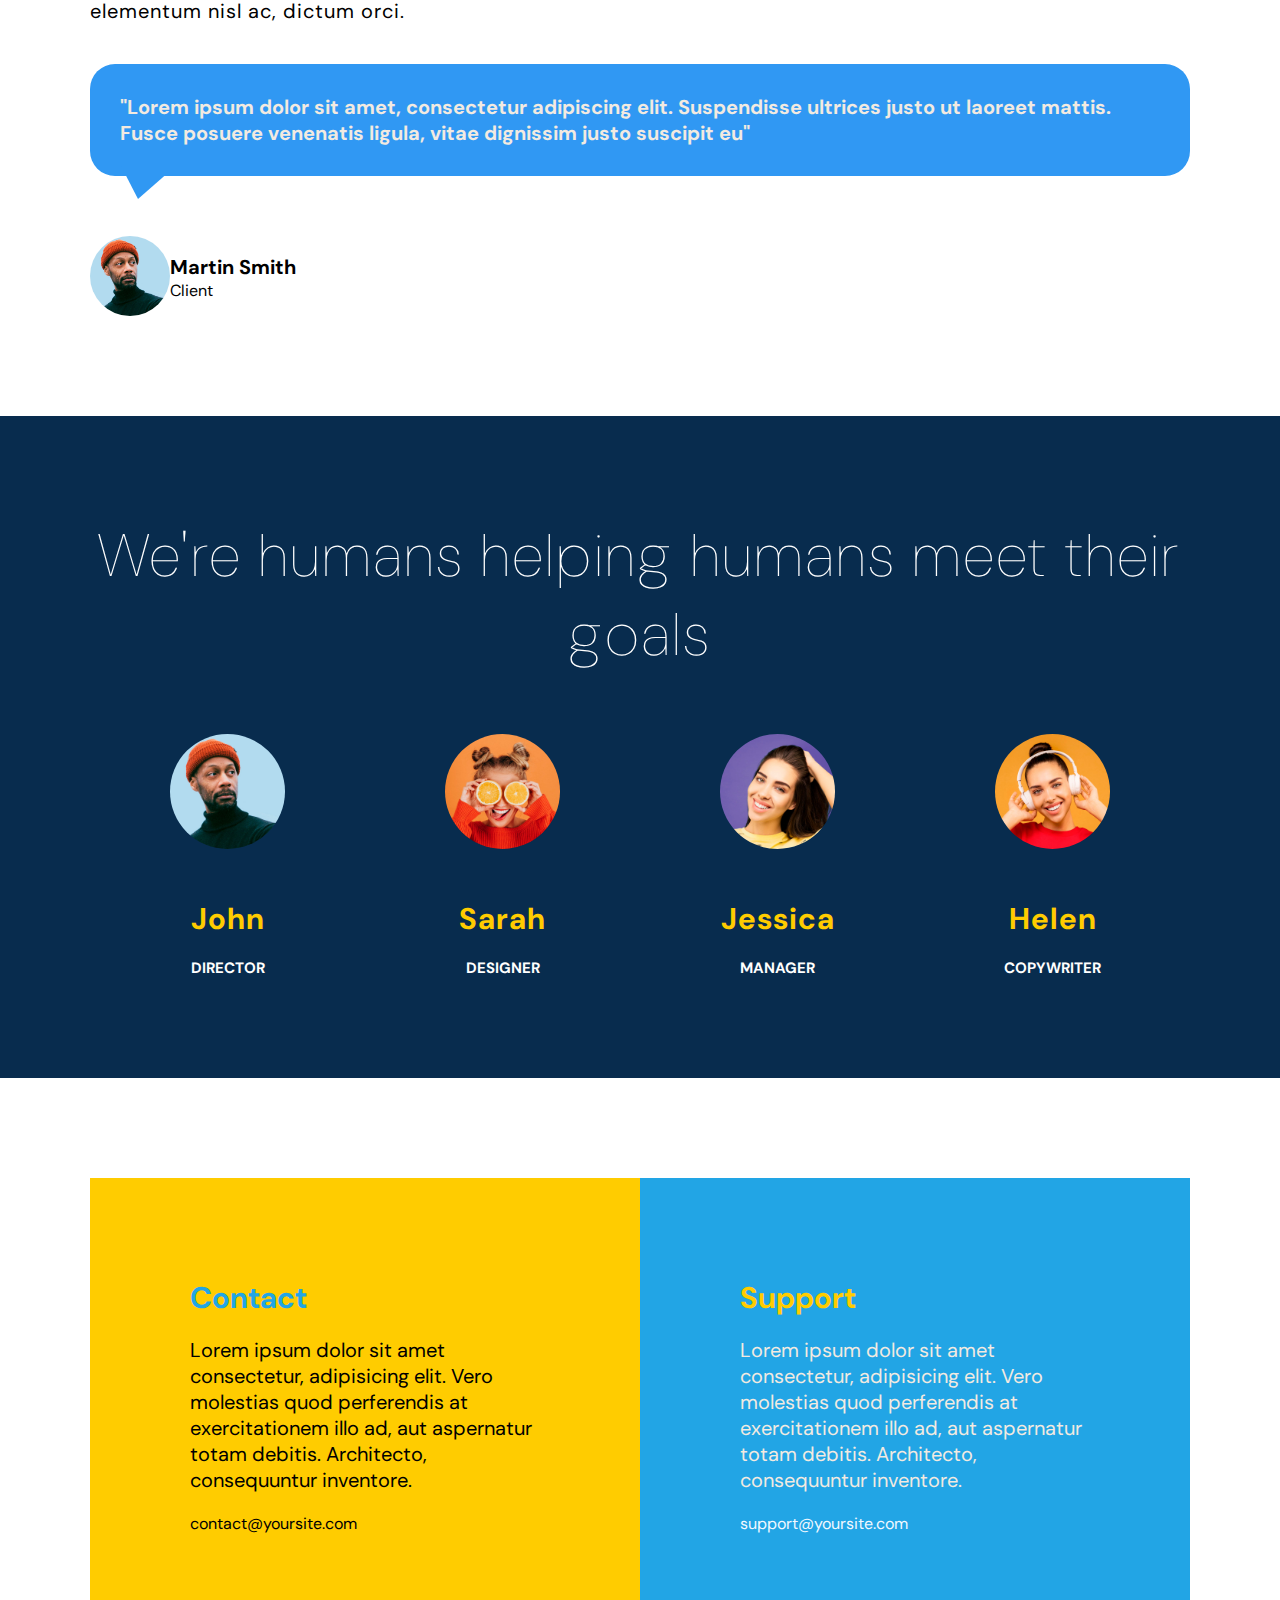
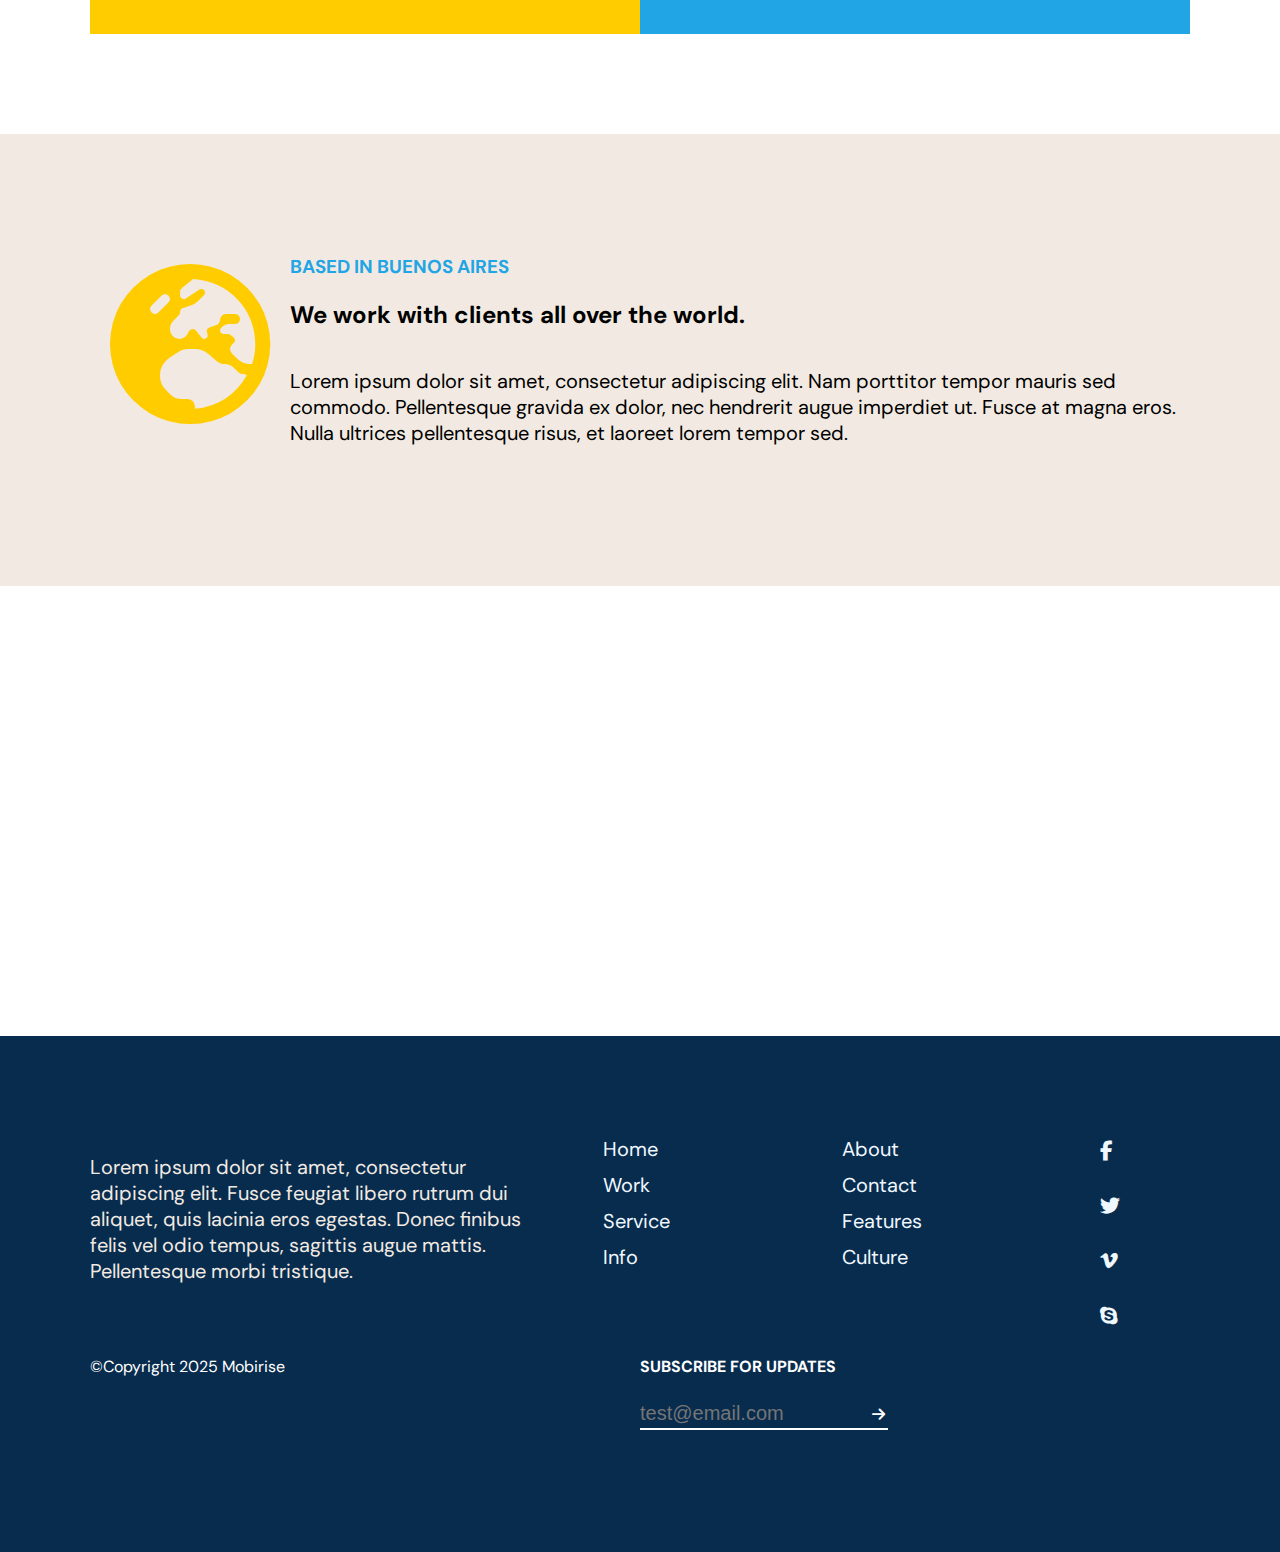
==== commit df313f08: "replace layout file" ====
--- a/index.html
+++ b/index.html
@@ -1,396 +1,408 @@
-<html lang="en">
-
-<head>
-    <meta charset="UTF-8">
-    <meta name="viewport" content="width=device-width, initial-scale=1.0">
-    <meta http-equiv="X-UA-Compatible" content="IE=edge">
-    <title>layout</title>
-    <link rel="stylesheet" href="layout.css">
-    <link rel="preconnect" href="https://fonts.googleapis.com">
-    <link rel="preconnect" href="https://fonts.gstatic.com" crossorigin>
-    <link href="https://fonts.googleapis.com/css2?family=DM+Sans&family=Edu+SA+Beginner&display=swap" rel="stylesheet">
-    <link rel="stylesheet" href="https://cdnjs.cloudflare.com/ajax/libs/font-awesome/6.1.2/css/all.min.css">
-</head>
-
-<body>
-    <header>
-        <div class="container">
-            <div class="main1">
-                <div class="title">
-                    <h4>ResearchM4</h4>
-                </div>
-                <div class="navbar">
-                    <ul>
-                        <li><a href="#">Work</a></li>
-                        <li><a href="#">Service</a></li>
-                        <li><a href="#">About</a></li>
-                        <li><a href="#">Contacts</a></li>
-                    </ul>
-                </div>
-            </div>
-        </div>
-    </header>
-    <div class="box">
-        <div class="container">
-            <div class="main2">
-                <div class="header-in">
-                    <h5>Internet research for your business.</h5>
-                    <p>Lorem ipsum dolor sit amet consectetur!</p>
-                    <button>Get Started</button>
-                </div>
-                <div class="image">
-                    <img src="mbr.jpg" alt="marketing">
-                </div>
-            </div>
-        </div>
-    </div>
-    <section>
-        <h1>Our Feauture</h1>
-        <div class="color">
-            <div class="color1 col">
-                <i class="fa-solid fa-circle-dollar-to-slot"></i>
-                <h2>Marketing</h2>
-                <p>Lorem ipsum dolor sit amet, consectetur adipiscing elit.</p>
-                <a href="#">Read More.</a>
-
-            </div>
-            <div class="color2 col">
-                <i class="fa-solid fa-palette"></i>
-                <h2>Design</h2>
-                <p>Lorem ipsum dolor sit amet, consectetur adipiscing elit.</p>
-                <a href="#">Read More.</a>
-            </div>
-            <div class="color3 col">
-                <i class="fa-solid fa-images"></i>
-                <h2>Research</h2>
-                <p>Lorem ipsum dolor sit amet, consectetur adipiscing elit.</p>
-                <a href="#">Read More.</a>
-            </div>
-            <div class="color4 col">
-                <i class="fa-solid fa-rocket"></i>
-                <h2>Branding</h2>
-                <p>Lorem ipsum dolor sit amet, consectetur adipiscing elit.</p>
-                <a href="#">Read More.</a>
-            </div>
-            <div class="color5 col">
-                <i class="fa-solid fa-tv"></i>
-                <h2>Marketing</h2>
-                <p>Lorem ipsum dolor sit amet, consectetur adipiscing elit.</p>
-                <a href="#">Read More.</a>
-            </div>
-        </div>
-    </section>
-
-    <!-- ------------------section 1---------------------- -->
-
-    <div class="section1">
-        <div class="container">
-
-            <div class="box1">
-                <h2>Explore the research we've done for our great clients.</h2>
-                <a href="#">View now.</a>
-            </div>
-        </div>
-    </div>
-
-    <!-- -------------------section 2-------------------------- -->
-
-    <div class="section2">
-        <div class="container">
-
-            <div class="part1">
-                <i class="fa-solid fa-images"></i>
-                <div class="space">
-                    <h3>Branding Solution</h3>
-                    <p>Lorem ipsum dolor sit amet consectetur adipisicing elit. Sint quas quisquam consectetur iste, repellat quia quae eligendi in, deleniti nisi assumenda laborum nam. Lorem ipsum dolor sit amet consectetur adipisicing elit. Nostrum corporis
-                        autem sunt velit, magnam qui soluta ut magni quaerat voluptates.</p>
-                    <p>View this service in action:</p>
-                    <a href="#">View Case Now</a>
-                </div>
-            </div>
-            <div class="part1">
-                <i class="fa-solid fa-image"></i>
-                <div class="space">
-                    <h3>Marketing research</h3>
-                    <p>Lorem ipsum dolor sit amet consectetur adipisicing elit. Sint quas quisquam consectetur iste, repellat quia quae eligendi in, deleniti nisi assumenda laborum nam. Lorem ipsum dolor sit amet consectetur adipisicing elit. Nostrum corporis
-                        autem sunt velit, magnam qui soluta ut magni quaerat voluptates.</p>
-                    <p>View this service in action:</p>
-                    <a href="#">View Case Now</a>
-                </div>
-            </div>
-            <div class="part1">
-                <i class="fa-solid fa-palette"></i>
-                <div class="space">
-                    <h3>Design</h3>
-                    <p>Lorem ipsum dolor sit amet consectetur adipisicing elit. Sint quas quisquam consectetur iste, repellat quia quae eligendi in, deleniti nisi assumenda laborum nam. Lorem ipsum dolor sit amet consectetur adipisicing elit. Nostrum corporis
-                        autem sunt velit, magnam qui soluta ut magni quaerat voluptates.</p>
-                    <p>View this service in action:</p>
-                    <a href="#">View Case Now</a>
-                </div>
-            </div>
-        </div>
-    </div>
-
-    <!-- ---------------------section3------------------ -->
-
-    <div class="section3">
-        <div class="container">
-            <div class="research">
-
-                <div class="box2">
-                    <h2>Research Together.</h2>
-                    <p>Lorem ipsum dolor sit amet, consectetur adipiscing. Vivamus blandit tellus euismod erat porta, nec auctor justo aliquet. Donec volutpat auctor tristique. Fusce viverra nunc risus, nec venenatis libero id.</p>
-                    <p><i class="fa-solid fa-chevron-right"></i><b>Discover our services & processes
-                    </b></p>
-                </div>
-                <div class="image2">
-                    <img src="features2.jpg" alt="meeting">
-                </div>
-            </div>
-        </div>
-    </div>
-
-    <!-- -------------------section4------------------- -->
-
-    <div class="section4">
-        <div class="container">
-            <div class="project">
-
-                <h6>Our project archive</h6>
-                <p>Lorem ipsum dolor sit amet, consectetur adipiscing elit.</p>
-                <table>
-                    <tr>
-                        <td>Marketing</td>
-                        <td>2020</td>
-                        <td>Lorem ipsum dolor sit amet, consectetur adipiscing elit. Aliquam non tellus id elit <br>commodo ullamcorper sed quis mi.
-                        </td>
-                        <td><i class="fa-solid fa-chevron-right"></i></td>
-                    </tr>
-                    <tr>
-                        <td>Design</td>
-                        <td>2020</td>
-                        <td>Lorem ipsum dolor sit amet, consectetur adipiscing elit. Aliquam non tellus id elit <br>commodo ullamcorper sed quis mi.
-                        </td>
-                        <td><i class="fa-solid fa-chevron-right"></i></td>
-                    </tr>
-                    <tr>
-                        <td>Branding</td>
-                        <td>2020</td>
-                        <td>Lorem ipsum dolor sit amet, consectetur adipiscing elit. Aliquam non tellus id elit <br>commodo ullamcorper sed quis mi.
-                        </td>
-                        <td><i class="fa-solid fa-chevron-right"></i></td>
-                    </tr>
-                    <tr>
-                        <td>Ecommerce</td>
-                        <td>2019</td>
-                        <td>Lorem ipsum dolor sit amet, consectetur adipiscing elit. Aliquam non tellus id elit <br>commodo ullamcorper sed quis mi.
-                        </td>
-                        <td><i class="fa-solid fa-chevron-right"></i></td>
-                    </tr>
-                    <tr style="border-bottom: 2px solid #22a5e5; padding-bottom: 25px">
-                        <td>Marketing</td>
-                        <td>2019</td>
-                        <td>Lorem ipsum dolor sit amet, consectetur adipiscing elit. Aliquam non tellus id elit <br> commodo ullamcorper sed quis mi.
-                        </td>
-                        <td><i class="fa-solid fa-chevron-right"></i></td>
-                    </tr>
-                </table>
-            </div>
-        </div>
-    </div>
-
-    <!-- ----------------------section5---------------------- -->
-
-    <div class="section5">
-        <div class="container">
-            <div class="partner">
-
-                <div class="text1">
-                    <h3>We choose our partners carefully.</h3>
-                    <p>Lorem ipsum dolor sit amet, consectetur adipiscing elit. Aliquam at sollicitudin lorem. Quisque mauris purus, dapibus pharetra fermentum sed, semper vitae ipsum. In sed sapien dolor. </p>
-                    <p>Nam mollis sed nisi vitae suscipit. Nam sit amet velit sed nisi elementum tempor eget et ex. Maecenas urna dui, mollis sed mi vel, lobortis rhoncus dolor. Duis egestas, mauris varius tristique placerat.</p>
-                </div>
-                <div class="marketing">
-                    <div class="pink blue">
-                        <div class="pink-size">
-
-                            <h3>Marketing Research</h3>
-                            <p>Lorem ipsum dolor sit amet, semper elit. Aliquam at sollicitudin lorem.</p>
-                            <a href="#"> yoursite.com</a>
-                        </div>
-                        <div class="icon">
-                            <i class="fa-brands fa-accusoft"></i>
-                        </div>
-                    </div>
-                    <div class="pink yellow">
-                        <div class="pink-size">
-                            <h3>Branding Research</h3>
-                            <p>Lorem ipsum dolor sit amet, semper elit. Aliquam at sollicitudin lorem.</p>
-                            <a href="#"> yoursite.com</a>
-                        </div>
-                        <div class="icon">
-                            <i class="fa-brands fa-playstation"></i>
-                        </div>
-                    </div>
-                </div>
-            </div>
-        </div>
-    </div>
-
-    <!-- ------------------------section6---------------------------- -->
-
-    <div class="section6">
-        <div class="container">
-            <div class="innovation">
-
-                <h3>Innovation happens when both our team and our clients can grow and thrive.
-                </h3>
-
-                <p>Lorem ipsum dolor sit amet, consectetur adipiscing elit. Fusce nec condimentum dui, non ultricies mauris. Fusce auctor nibh nec volutpat hendrerit. Etiam pulvinar sit amet magna in vestibulum.
-                </p>
-
-                <h4>In quis efficitur mi. Nam pretium arcu enim, ut pharetra nisl commodo vel. Aliquam ut metus at sapien pellentesque auctor.
-                </h4>
-
-                <p>Sed nec metus vestibulum, commodo orci sit amet, viverra quam. Pellentesque vel massa vulputate, elementum nisl ac, dictum orci.
-
-                </p>
-                <div class="boxi"> <b> "Lorem ipsum dolor sit amet, consectetur adipiscing elit. Suspendisse ultrices justo ut laoreet mattis. Fusce posuere venenatis ligula, vitae dignissim justo suscipit eu"</b>
-
-                </div>
-                <div class="team">
-                    <div class="team1">
-                        <img src="team1.jpg" alt="men">
-                    </div>
-                    <div class="team2">
-                        <h4>Martin Smith </h4>
-                        <div>Client</div>
-                    </div>
-                </div>
-            </div>
-        </div>
-    </div>
-
-    <!-- --------------------ṣection7---------------------- -->
-
-    <div class="section7">
-        <div class="container">
-            <div class="section7-in">
-                <h3>We're humans helping humans meet their goals</h3>
-            </div>
-            <div class="main4">
-                <div class="box3">
-                    <img src="team1.jpg" alt="photo">
-                    <h3>John</h3>
-                    <a href="#">DIRECTOR</a>
-                </div>
-                <div class="box3">
-                    <img src="team2.jpg" alt="photo">
-                    <h3>Sarah</h3>
-                    <a href="#">DESIGNER</a>
-                </div>
-                <div class="box3">
-                    <img src="team3.jpg" alt="photo">
-                    <h3>Jessica</h3>
-                    <a href="#">MANAGER</a>
-                </div>
-                <div class="box3">
-                    <img src="team4.jpg" alt="photo">
-                    <h3>Helen</h3>
-                    <a href="#">COPYWRITER</a>
-                </div>
-            </div>
-        </div>
-    </div>
-
-    <!-- -------------------section8---------------- -->
-
-    <div class="section8">
-        <div class="container">
-            <div class="main5">
-                <div class="box4 yello">
-                    <h4>Contact</h4>
-                    <p>Lorem ipsum dolor sit amet consectetur, adipisicing elit. Vero molestias quod perferendis at exercitationem illo ad, aut aspernatur totam debitis. Architecto, consequuntur inventore.</p>
-                    <a href="#">contact@yoursite.com</a>
-                </div>
-                <div class="box4 sky">
-                    <h4>Support</h4>
-                    <p>Lorem ipsum dolor sit amet consectetur, adipisicing elit. Vero molestias quod perferendis at exercitationem illo ad, aut aspernatur totam debitis. Architecto, consequuntur inventore.</p>
-                    <a href="#">support@yoursite.com</a>
-                </div>
-            </div>
-        </div>
-    </div>
-
-    <!-- --------------------section9-------------------- -->
-
-    <div class="section9">
-        <div class="container">
-            <div class="main6">
-                <i class="fa-solid fa-earth-europe"></i>
-                <div class="main7">
-                    <h3>BASED IN BUENOS AIRES</h3>
-                    <h2>We work with clients all over the world.</h2>
-                    <p>Lorem ipsum dolor sit amet, consectetur adipiscing elit. Nam porttitor tempor mauris sed commodo. Pellentesque gravida ex dolor, nec hendrerit augue imperdiet ut. Fusce at magna eros. Nulla ultrices pellentesque risus, et laoreet lorem
-                        tempor sed.</p>
-                </div>
-            </div>
-        </div>
-    </div>
-
-    <!-- ----------------------section10------------------------- -->
-
-    <div class="section10">
-        <iframe src="https://www.google.com/maps/embed?pb=!1m14!1m8!1m3!1d6045.252943019546!2d-73.98510700000001!3d40.748244!3m2!1i1024!2i768!4f13.1!3m3!1m2!1s0x89c259a9b30eac9f%3A0xaca05ca48ab5ac2c!2s350%205th%20Ave%2C%20New%20York%2C%20NY%2010118!5e0!3m2!1sen!2sus!4v1660196416332!5m2!1sen!2sus"
-            width="100%" height="450" style="border:0;" allowfullscreen="" loading="lazy" referrerpolicy="no-referrer-when-downgrade"></iframe>
-    </div>
-
-    <!-- --------------------footer----------------------- -->
-
-    <footer>
-        <div class="container">
-            <div class="main8">
-                <div class="main8-in1">
-                    <p>Lorem ipsum dolor sit amet, consectetur adipiscing elit. Fusce feugiat libero rutrum dui aliquet, quis lacinia eros egestas. Donec finibus felis vel odio tempus, sagittis augue mattis. Pellentesque morbi tristique.</p>
-                </div>
-                <div class="main8-in2">
-                    <ul>
-                        <li><a href="#">Home</a></li>
-                        <li><a href="#">Work</a></li>
-                        <li><a href="#">Service</a></li>
-                        <li><a href="#">Info</a></li>
-                    </ul>
-                </div>
-
-                <div class="main8-in2">
-                    <ul>
-                        <li><a href="#">About</a></li>
-                        <li><a href="#">Contact</a></li>
-                        <li><a href="#">Features</a></li>
-                        <li><a href="#">Culture</a></li>
-                    </ul>
-
-                </div>
-                <div class="main8-in3">
-                    <a href="#"><i class="fa-brands fa-facebook-f"></i></a>
-                    <a href="#"><i class="fa-brands fa-twitter"></i></a>
-                    <a href="#"><i class="fa-brands fa-vimeo-v"></i></a>
-                    <a href="#"><i class="fa-brands fa-skype"></i></a>
-                </div>
-            </div>
-            <div class="copy">
-
-                <div class="form">
-                    &copy;Copyright 2025 Mobirise
-                </div>
-                <div class="form1">
-                    <h4>SUBSCRIBE FOR UPDATES</h4>
-                    <input type="text" placeholder="test@email.com">
-                    <i class="fa-solid fa-arrow-right"></i>
-                </div>
-            </div>
-        </div>
-    </footer>
-</body>
-
+<html lang="en">
+
+<head>
+    <meta charset="UTF-8">
+    <meta name="viewport" content="width=device-width, initial-scale=1.0">
+    <meta http-equiv="X-UA-Compatible" content="IE=edge">
+    <title>layout</title>
+    <link rel="stylesheet" href="layout.css">
+    <link rel="preconnect" href="https://fonts.googleapis.com">
+    <link rel="preconnect" href="https://fonts.gstatic.com" crossorigin>
+    <link href="https://fonts.googleapis.com/css2?family=DM+Sans&family=Edu+SA+Beginner&display=swap" rel="stylesheet">
+    <link rel="stylesheet" href="https://cdnjs.cloudflare.com/ajax/libs/font-awesome/6.1.2/css/all.min.css">
+</head>
+
+<body>
+    <header id="line">
+        <div class="container">
+            <div class="main1">
+                <div class="title">
+                    <h4>ResearchM4</h4>
+                </div>
+                <div class="navbar">
+                    <ul>
+                        <li><a href="#">Work</a></li>
+                        <li><a href="#">Service</a></li>
+                        <li><a href="#">About</a></li>
+                        <li><a href="#">Contacts</a></li>
+                    </ul>
+                </div>
+            </div>
+        </div>
+    </header>
+    <div class="box">
+        <div class="container">
+            <div class="main2">
+                <div class="header-in">
+                    <h5>Internet research for your business.</h5>
+                    <p>Lorem ipsum dolor sit amet consectetur!</p>
+                    <button>Get Started</button>
+                </div>
+                <div class="image">
+                    <img src="mbr.jpg" alt="marketing">
+                </div>
+            </div>
+        </div>
+    </div>
+    <section>
+        <h1>Our Feauture</h1>
+        <div class="color">
+            <div class="color1 col">
+                <i class="fa-solid fa-circle-dollar-to-slot"></i>
+                <h2>Marketing</h2>
+                <p>Lorem ipsum dolor sit amet, consectetur adipiscing elit.</p>
+                <a href="#">Read More.</a>
+
+            </div>
+            <div class="color2 col">
+                <i class="fa-solid fa-palette"></i>
+                <h2>Design</h2>
+                <p>Lorem ipsum dolor sit amet, consectetur adipiscing elit.</p>
+                <a href="#">Read More.</a>
+            </div>
+            <div class="color3 col">
+                <i class="fa-solid fa-images"></i>
+                <h2>Research</h2>
+                <p>Lorem ipsum dolor sit amet, consectetur adipiscing elit.</p>
+                <a href="#">Read More.</a>
+            </div>
+            <div class="color4 col">
+                <i class="fa-solid fa-rocket"></i>
+                <h2>Branding</h2>
+                <p>Lorem ipsum dolor sit amet, consectetur adipiscing elit.</p>
+                <a href="#">Read More.</a>
+            </div>
+            <div class="color5 col">
+                <i class="fa-solid fa-tv"></i>
+                <h2>Marketing</h2>
+                <p>Lorem ipsum dolor sit amet, consectetur adipiscing elit.</p>
+                <a href="#">Read More.</a>
+            </div>
+        </div>
+    </section>
+
+    <!-- ------------------section 1---------------------- -->
+
+    <div class="section1">
+        <div class="container">
+
+            <div class="box1">
+                <h2>Explore the research we've done for our great clients.</h2>
+                <a href="#">View now.</a>
+            </div>
+        </div>
+    </div>
+
+    <!-- -------------------section 2-------------------------- -->
+
+    <div class="section2">
+        <div class="container">
+
+            <div class="part1">
+                <i class="fa-solid fa-images"></i>
+                <div class="space">
+                    <h3>Branding Solution</h3>
+                    <p>Lorem ipsum dolor sit amet consectetur adipisicing elit. Sint quas quisquam consectetur iste, repellat quia quae eligendi in, deleniti nisi assumenda laborum nam. Lorem ipsum dolor sit amet consectetur adipisicing elit. Nostrum corporis
+                        autem sunt velit, magnam qui soluta ut magni quaerat voluptates.</p>
+                    <p>View this service in action:</p>
+                    <a href="#">View Case Now</a>
+                </div>
+            </div>
+            <div class="part1">
+                <i class="fa-solid fa-image"></i>
+                <div class="space">
+                    <h3>Marketing research</h3>
+                    <p>Lorem ipsum dolor sit amet consectetur adipisicing elit. Sint quas quisquam consectetur iste, repellat quia quae eligendi in, deleniti nisi assumenda laborum nam. Lorem ipsum dolor sit amet consectetur adipisicing elit. Nostrum corporis
+                        autem sunt velit, magnam qui soluta ut magni quaerat voluptates.</p>
+                    <p>View this service in action:</p>
+                    <a href="#">View Case Now</a>
+                </div>
+            </div>
+            <div class="part1">
+                <i class="fa-solid fa-palette"></i>
+                <div class="space">
+                    <h3>Design</h3>
+                    <p>Lorem ipsum dolor sit amet consectetur adipisicing elit. Sint quas quisquam consectetur iste, repellat quia quae eligendi in, deleniti nisi assumenda laborum nam. Lorem ipsum dolor sit amet consectetur adipisicing elit. Nostrum corporis
+                        autem sunt velit, magnam qui soluta ut magni quaerat voluptates.</p>
+                    <p>View this service in action:</p>
+                    <a href="#">View Case Now</a>
+                </div>
+            </div>
+        </div>
+    </div>
+
+    <!-- ---------------------section3------------------ -->
+
+    <div class="section3">
+        <div class="container">
+            <div class="research">
+
+                <div class="box2">
+                    <h2>Research Together.</h2>
+                    <p>Lorem ipsum dolor sit amet, consectetur adipiscing. Vivamus blandit tellus euismod erat porta, nec auctor justo aliquet. Donec volutpat auctor tristique. Fusce viverra nunc risus, nec venenatis libero id.</p>
+                    <p><i class="fa-solid fa-chevron-right"></i><b>Discover our services & processes
+                    </b></p>
+                </div>
+                <div class="image2">
+                    <img src="features2.jpg" alt="meeting">
+                </div>
+            </div>
+        </div>
+    </div>
+
+    <!-- -------------------section4------------------- -->
+
+    <div class="section4">
+        <div class="container">
+            <div class="project">
+
+                <h6>Our project archive</h6>
+                <p>Lorem ipsum dolor sit amet, consectetur adipiscing elit.</p>
+                <table>
+                    <tr>
+                        <td>Marketing</td>
+                        <td>2020</td>
+                        <td>Lorem ipsum dolor sit amet, consectetur adipiscing elit. Aliquam non tellus id elit <br>commodo ullamcorper sed quis mi.
+                        </td>
+                        <td><i class="fa-solid fa-chevron-right"></i></td>
+                    </tr>
+                    <tr>
+                        <td>Design</td>
+                        <td>2020</td>
+                        <td>Lorem ipsum dolor sit amet, consectetur adipiscing elit. Aliquam non tellus id elit <br>commodo ullamcorper sed quis mi.
+                        </td>
+                        <td><i class="fa-solid fa-chevron-right"></i></td>
+                    </tr>
+                    <tr>
+                        <td>Branding</td>
+                        <td>2020</td>
+                        <td>Lorem ipsum dolor sit amet, consectetur adipiscing elit. Aliquam non tellus id elit <br>commodo ullamcorper sed quis mi.
+                        </td>
+                        <td><i class="fa-solid fa-chevron-right"></i></td>
+                    </tr>
+                    <tr>
+                        <td>Ecommerce</td>
+                        <td>2019</td>
+                        <td>Lorem ipsum dolor sit amet, consectetur adipiscing elit. Aliquam non tellus id elit <br>commodo ullamcorper sed quis mi.
+                        </td>
+                        <td><i class="fa-solid fa-chevron-right"></i></td>
+                    </tr>
+                    <tr style="border-bottom: 2px solid #22a5e5; padding-bottom: 25px">
+                        <td>Marketing</td>
+                        <td>2019</td>
+                        <td>Lorem ipsum dolor sit amet, consectetur adipiscing elit. Aliquam non tellus id elit <br> commodo ullamcorper sed quis mi.
+                        </td>
+                        <td><i class="fa-solid fa-chevron-right"></i></td>
+                    </tr>
+                </table>
+            </div>
+        </div>
+    </div>
+
+    <!-- ----------------------section5---------------------- -->
+
+    <div class="section5">
+        <div class="container">
+            <div class="partner">
+
+                <div class="text1">
+                    <h3>We choose our partners carefully.</h3>
+                    <p>Lorem ipsum dolor sit amet, consectetur adipiscing elit. Aliquam at sollicitudin lorem. Quisque mauris purus, dapibus pharetra fermentum sed, semper vitae ipsum. In sed sapien dolor. </p>
+                    <p>Nam mollis sed nisi vitae suscipit. Nam sit amet velit sed nisi elementum tempor eget et ex. Maecenas urna dui, mollis sed mi vel, lobortis rhoncus dolor. Duis egestas, mauris varius tristique placerat.</p>
+                </div>
+                <div class="marketing">
+                    <div class="pink blue">
+                        <div class="pink-size">
+
+                            <h3>Marketing Research</h3>
+                            <p>Lorem ipsum dolor sit amet, semper elit. Aliquam at sollicitudin lorem.</p>
+                            <a href="#"> yoursite.com</a>
+                        </div>
+                        <div class="icon">
+                            <i class="fa-brands fa-accusoft"></i>
+                        </div>
+                    </div>
+                    <div class="pink yellow">
+                        <div class="pink-size">
+                            <h3>Branding Research</h3>
+                            <p>Lorem ipsum dolor sit amet, semper elit. Aliquam at sollicitudin lorem.</p>
+                            <a href="#"> yoursite.com</a>
+                        </div>
+                        <div class="icon">
+                            <i class="fa-brands fa-playstation"></i>
+                        </div>
+                    </div>
+                </div>
+            </div>
+        </div>
+    </div>
+
+    <!-- ------------------------section6---------------------------- -->
+
+    <div class="section6">
+        <div class="container">
+            <div class="innovation">
+
+                <h3>Innovation happens when both our team and our clients can grow and thrive.
+                </h3>
+
+                <p>Lorem ipsum dolor sit amet, consectetur adipiscing elit. Fusce nec condimentum dui, non ultricies mauris. Fusce auctor nibh nec volutpat hendrerit. Etiam pulvinar sit amet magna in vestibulum.
+                </p>
+
+                <h4>In quis efficitur mi. Nam pretium arcu enim, ut pharetra nisl commodo vel. Aliquam ut metus at sapien pellentesque auctor.
+                </h4>
+
+                <p>Sed nec metus vestibulum, commodo orci sit amet, viverra quam. Pellentesque vel massa vulputate, elementum nisl ac, dictum orci.
+
+                </p>
+                <div class="boxi"> <b> "Lorem ipsum dolor sit amet, consectetur adipiscing elit. Suspendisse ultrices justo ut laoreet mattis. Fusce posuere venenatis ligula, vitae dignissim justo suscipit eu"</b>
+
+                </div>
+                <div class="team">
+                    <div class="team1">
+                        <img src="team1.jpg" alt="men">
+                    </div>
+                    <div class="team2">
+                        <h4>Martin Smith </h4>
+                        <div>Client</div>
+                    </div>
+                </div>
+            </div>
+        </div>
+    </div>
+
+    <!-- --------------------ṣection7---------------------- -->
+
+    <div class="section7">
+        <div class="container">
+            <div class="section7-in">
+                <h3>We're humans helping humans meet their goals</h3>
+            </div>
+            <div class="main4">
+                <div class="box3">
+                    <img src="team1.jpg" alt="photo">
+                    <h3>John</h3>
+                    <a href="#">DIRECTOR</a>
+                </div>
+                <div class="box3">
+                    <img src="team2.jpg" alt="photo">
+                    <h3>Sarah</h3>
+                    <a href="#">DESIGNER</a>
+                </div>
+                <div class="box3">
+                    <img src="team3.jpg" alt="photo">
+                    <h3>Jessica</h3>
+                    <a href="#">MANAGER</a>
+                </div>
+                <div class="box3">
+                    <img src="team4.jpg" alt="photo">
+                    <h3>Helen</h3>
+                    <a href="#">COPYWRITER</a>
+                </div>
+            </div>
+        </div>
+    </div>
+
+    <!-- -------------------section8---------------- -->
+
+    <div class="section8">
+        <div class="container">
+            <div class="main5">
+                <div class="box4 yello">
+                    <h4>Contact</h4>
+                    <p>Lorem ipsum dolor sit amet consectetur, adipisicing elit. Vero molestias quod perferendis at exercitationem illo ad, aut aspernatur totam debitis. Architecto, consequuntur inventore.</p>
+                    <a href="#">contact@yoursite.com</a>
+                </div>
+                <div class="box4 sky">
+                    <h4>Support</h4>
+                    <p>Lorem ipsum dolor sit amet consectetur, adipisicing elit. Vero molestias quod perferendis at exercitationem illo ad, aut aspernatur totam debitis. Architecto, consequuntur inventore.</p>
+                    <a href="#">support@yoursite.com</a>
+                </div>
+            </div>
+        </div>
+    </div>
+
+    <!-- --------------------section9-------------------- -->
+
+    <div class="section9">
+        <div class="container">
+            <div class="main6">
+                <i class="fa-solid fa-earth-europe"></i>
+                <div class="main7">
+                    <h3>BASED IN BUENOS AIRES</h3>
+                    <h2>We work with clients all over the world.</h2>
+                    <p>Lorem ipsum dolor sit amet, consectetur adipiscing elit. Nam porttitor tempor mauris sed commodo. Pellentesque gravida ex dolor, nec hendrerit augue imperdiet ut. Fusce at magna eros. Nulla ultrices pellentesque risus, et laoreet lorem
+                        tempor sed.</p>
+                </div>
+            </div>
+        </div>
+    </div>
+
+    <!-- ----------------------section10------------------------- -->
+
+    <div class="section10">
+        <iframe src="https://www.google.com/maps/embed?pb=!1m14!1m8!1m3!1d6045.252943019546!2d-73.98510700000001!3d40.748244!3m2!1i1024!2i768!4f13.1!3m3!1m2!1s0x89c259a9b30eac9f%3A0xaca05ca48ab5ac2c!2s350%205th%20Ave%2C%20New%20York%2C%20NY%2010118!5e0!3m2!1sen!2sus!4v1660196416332!5m2!1sen!2sus"
+            width="100%" height="450" style="border:0;" allowfullscreen="" loading="lazy" referrerpolicy="no-referrer-when-downgrade"></iframe>
+    </div>
+
+    <!-- --------------------footer----------------------- -->
+
+    <footer>
+        <div class="container">
+            <div class="main8">
+                <div class="main8-in1">
+                    <p>Lorem ipsum dolor sit amet, consectetur adipiscing elit. Fusce feugiat libero rutrum dui aliquet, quis lacinia eros egestas. Donec finibus felis vel odio tempus, sagittis augue mattis. Pellentesque morbi tristique.</p>
+                </div>
+                <div class="main8-in2">
+                    <ul>
+                        <li><a href="#">Home</a></li>
+                        <li><a href="#">Work</a></li>
+                        <li><a href="#">Service</a></li>
+                        <li><a href="#">Info</a></li>
+                    </ul>
+                </div>
+
+                <div class="main8-in2">
+                    <ul>
+                        <li><a href="#">About</a></li>
+                        <li><a href="#">Contact</a></li>
+                        <li><a href="#">Features</a></li>
+                        <li><a href="#">Culture</a></li>
+                    </ul>
+
+                </div>
+                <div class="main8-in3">
+                    <a href="#"><i class="fa-brands fa-facebook-f"></i></a>
+                    <a href="#"><i class="fa-brands fa-twitter"></i></a>
+                    <a href="#"><i class="fa-brands fa-vimeo-v"></i></a>
+                    <a href="#"><i class="fa-brands fa-skype"></i></a>
+                </div>
+            </div>
+            <div class="copy">
+
+                <div class="form">
+                    &copy;Copyright 2025 Mobirise
+                </div>
+                <div class="form1">
+                    <h4>SUBSCRIBE FOR UPDATES</h4>
+                    <input type="text" placeholder="test@email.com">
+                    <i class="fa-solid fa-arrow-right"></i>
+                </div>
+            </div>
+        </div>
+    </footer>
+
+    <script>
+        document.getElementById("line").addEventListener("click", abc);
+        // document.getElementById("line").classList.toggle("");
+
+        function abc() {
+            document.getElementById("line").style.background = "red";
+        }
+
+        var a = "what is this";
+        // alert(a);
+    </script>
+</body>
+
 </html>--- a/layout.css
+++ b/layout.css
@@ -1,1147 +1,1254 @@
-* {
-    margin: 0;
-    padding: 0;
-    box-sizing: border-box;
-    list-style-type: none;
-}
-
-body {
-    font-family: 'DM Sans', sans-serif;
-    overflow-x: hidden;
-}
-
-.container {
-    max-width: 1100px;
-    margin: 0 auto;
-    width: 100%;
-}
-
-a {
-    text-decoration: none;
-}
-
-header {
-    /* height: 100%; */
-    width: 100%;
-    background-color: hsl(209, 81%, 17%);
-    top: 0;
-    position: sticky;
-    z-index: 999;
-}
-
-.main1 {
-    width: 100%;
-    /* padding-top: 40px; */
-    display: flex;
-    justify-content: space-between;
-}
-
-.title {
-    width: 50%;
-    font-size: 20px;
-    color: white;
-    padding: 15px 0;
-}
-
-.navbar {
-    width: 40%;
-    font-size: 20px;
-    padding: 15px 0
-}
-
-.navbar ul li {
-    list-style-type: none;
-}
-
-.navbar ul {
-    display: flex;
-    justify-content: space-between;
-}
-
-.navbar ul li a {
-    color: white;
-    font-size: 20px;
-    position: relative;
-}
-
-.navbar ul li a::before {
-    position: absolute;
-    content: '';
-    width: 0;
-    transition: all 0.1s ease-in-out;
-    bottom: -4px;
-    opacity: 0;
-    background-color: #ffcc00;
-    height: 2px;
-}
-
-.navbar ul li a:hover::before {
-    width: 100%;
-    opacity: 1
-}
-
-.box {
-    padding: 100px 0;
-    width: 100%;
-    background-color: #082c4e;
-}
-
-.main2 {
-    width: 100%;
-    display: flex;
-    justify-content: space-between;
-}
-
-.header-in {
-    width: 54%;
-    color: white;
-}
-
-p {
-    font-size: 25px;
-    padding-top: 20px;
-    padding-bottom: 40px;
-}
-
-h5 {
-    font-size: 67px;
-    letter-spacing: 2px;
-    font-weight: 100;
-}
-
-.image img {
-    width: 100%;
-}
-
-.image {
-    width: 40%;
-}
-
-button {
-    color: white;
-    font-size: 30px;
-    background-color: transparent;
-    margin-top: 30px;
-    border-radius: 40px;
-    border: 2px solid white;
-    padding: 10px 40px;
-}
-
-button:hover {
-    color: grey;
-}
-
-section {
-    width: 100%;
-    padding-bottom: 80px;
-}
-
-h1 {
-    color: #082c4e;
-    font-size: 60px;
-    text-align: center;
-    text-shadow: 2px 4px 5px black;
-    padding-top: 50px;
-    padding-bottom: 50px;
-}
-
-
-/* color-part */
-
-.color {
-    width: 100%;
-    display: flex;
-    flex-wrap: wrap;
-    padding-left: 20px;
-    padding-right: 20px;
-    justify-content: space-around;
-}
-
-.color1 {
-    background-color: #fe6571;
-}
-
-.color .col {
-    width: 22%;
-}
-
-.col {
-    padding: 20px;
-    color: #082c4e;
-}
-
-i {
-    font-size: 90px;
-    padding: 30px 20px;
-    font-weight: 100;
-}
-
-.col h2 {
-    font-size: 40px;
-    font-weight: 100;
-}
-
-.col a {
-    padding-bottom: 40px;
-    color: #082c4e;
-    position: relative;
-}
-
-.col a::before {
-    position: absolute;
-    content: '';
-    width: 0;
-    opacity: 0;
-    transition: all 0.5s ease-in-out;
-    height: 2px;
-    bottom: 0;
-    top: 25px;
-    background-color: #082c4e;
-}
-
-.col a:hover::before {
-    width: 100%;
-    opacity: 1;
-}
-
-.color2 {
-    background-color: #ffcc00;
-}
-
-.color3 {
-    background-color: #22a5e5;
-}
-
-.color4 {
-    background-color: #f2eae1;
-}
-
-.color .color5 {
-    background-color: brown;
-    margin-top: 20px;
-}
-
-
-/* section1 */
-
-.section1 {
-    width: 100%;
-    background-color: #082c4e;
-    padding: 100px 0;
-}
-
-.box1 {
-    margin: 0 15%;
-}
-
-.box1 h2 {
-    width: 100%;
-    font-size: 50px;
-    color: white;
-    font-weight: 100;
-}
-
-.box1 a {
-    font-size: 50px;
-    color: #ffcc00;
-    position: relative;
-}
-
-.box1 a::before {
-    position: absolute;
-    content: '';
-    width: 0;
-    opacity: 0;
-    transition: all 1s ease-in-out;
-    height: 2px;
-    bottom: 0;
-    top: 80px;
-    background-color: #ffcc00;
-}
-
-.box1 a:hover::before {
-    width: 100%;
-    opacity: 1;
-}
-
-.section2 {
-    width: 100%;
-    padding: 100px 0;
-    /* display: flex; */
-}
-
-
-/* .wrapper1 {
-    display: flex;
-    flex-wrap: wrap;
-} */
-
-.part1 {
-    width: 100%;
-    display: flex;
-    justify-content: space-between;
-    margin-bottom: 50px;
-}
-
-.part1 i {
-    color: #ffcc00;
-    width: 25%;
-}
-
-.part1 h3 {
-    font-size: 30px;
-    padding-top: 40px;
-}
-
-.space {
-    /* padding-left: 50px; */
-    width: 100%;
-}
-
-.part1 p {
-    font-size: 20px;
-    padding-bottom: 10px;
-}
-
-.part1 a {
-    font-size: 15px;
-    color: #22a5e5;
-    position: relative;
-}
-
-.part1 a::before {
-    position: absolute;
-    content: '';
-    height: 20px;
-    background-color: #ffcc00;
-    opacity: 0;
-    border-radius: 25px;
-    z-index: -1;
-    top: 0;
-    transition: all 0.5s ease-in-out;
-    width: 0;
-}
-
-.part1 a:hover::before {
-    width: 100%;
-    opacity: 1;
-}
-
-
-/********** section3 ******/
-
-.section3 {
-    width: 100%;
-    font-weight: 100;
-    background-color: #ffcc00;
-    padding: 200px 0;
-}
-
-.research {
-    display: flex;
-    justify-content: space-between;
-}
-
-.box2 {
-    width: 50%;
-}
-
-.box2 h2 {
-    font-size: 80px;
-    padding-bottom: 25px;
-    font-weight: 100;
-}
-
-.box2 p {
-    padding-bottom: 60px;
-}
-
-.box2 i {
-    font-size: 20px;
-    color: #f2eae1;
-    background-color: skyblue;
-    border-radius: 15px;
-    padding: 3px 7px;
-    /* margin-left: 10px; */
-    margin-right: 15px;
-}
-
-.image2 {
-    width: 45%;
-}
-
-.image2 img {
-    width: 100%;
-}
-
-
-/* section4 */
-
-.section4 {
-    width: 100%;
-    padding: 100px 0;
-}
-
-.project {
-    width: 100%;
-}
-
-.project h6 {
-    font-size: 40px;
-}
-
-table {
-    width: 100%;
-    margin-top: 50px;
-}
-
-tr {
-    display: flex;
-    border-top: 2px solid #22a5e5;
-    padding-top: 25px;
-    padding-bottom: 25px;
-    justify-content: space-between;
-}
-
-.project i {
-    font-size: 30px;
-    color: #f2eae1;
-    background-color: #082c4e;
-    border-radius: 100px;
-    padding: 3px 7px;
-}
-
-td:first-child {
-    width: 50px;
-}
-
-td {
-    font-size: 18px;
-    padding-bottom: 25px
-}
-
-
-/* table-under */
-
-
-/* section5 */
-
-.section5 {
-    background-color: #082c4e;
-    width: 100%;
-    padding: 100px 0;
-    justify-content: space-between;
-}
-
-.partner {
-    display: flex;
-}
-
-.text1 {
-    width: 70%;
-    margin-right: 30px;
-}
-
-.text1 h3 {
-    font-size: 50px;
-    font-weight: 100;
-    color: #f2eae1;
-    letter-spacing: 2px;
-}
-
-.partner p {
-    color: #f2eae1;
-    padding: 20px 0;
-}
-
-.main3 {
-    width: 50%;
-}
-
-.text2 {
-    width: 100%;
-    color: white;
-    margin-bottom: 40px;
-}
-
-.text2 h6 {
-    font-size: 30px;
-    background-color: #fe6571;
-    padding-left: 20px;
-}
-
-.text2 p {
-    background-color: #fe6571;
-    padding-left: 20px;
-    color: #f2eae1;
-    font-size: 20px;
-}
-
-.text2,
-a {
-    color: aliceblue;
-}
-
-.main3 i {
-    font-size: 40px;
-    /* margin-left: 30%; */
-}
-
-.text3 {
-    width: 100%;
-    color: white;
-}
-
-.text3 h6 {
-    font-size: 30px;
-    background-color: #2d1fc2;
-    padding-left: 20px;
-}
-
-.text3 p {
-    background-color: #2d1fc2;
-    padding-left: 10px;
-    color: #f2eae1;
-    font-size: 20px;
-}
-
-.markrting {
-    width: 30%;
-    padding: 100PX;
-}
-
-.pink {
-    display: flex;
-    width: 50%;
-    padding: 100px 0;
-}
-
-.pink,
-h3 p {
-    color: white;
-    font-size: 20px;
-}
-
-.blue {
-    width: 100%;
-    background-color: #fe6571;
-    padding: 30px;
-    margin-bottom: 30px;
-}
-
-.pink a {
-    position: relative;
-}
-
-.pink a::before {
-    position: absolute;
-    content: '';
-    width: 0;
-    opacity: 0;
-    height: 2px;
-    bottom: 1px;
-    background-color: #fff;
-    transition: all 0.7s ease-in-out;
-}
-
-.pink a:hover::before {
-    width: 100%;
-    opacity: 1;
-}
-
-.blue:hover {
-    transform: scale(1.05);
-}
-
-.yellow {
-    width: 100%;
-    background-color: #2d1fc2;
-    padding: 30px;
-}
-
-.yellow:hover {
-    transform: scale(1.05);
-}
-
-.pink-size {
-    width: 80%;
-}
-
-.icon {
-    width: 20%;
-}
-
-.icon i {
-    font-size: 50px;
-    color: #f2eae1;
-}
-
-
-/* section6 */
-
-.section6 {
-    width: 100%;
-    padding: 100px 0;
-}
-
-.innovation {
-    width: 100%;
-}
-
-.innovation h3 {
-    font-size: 50px;
-}
-
-.innovation p {
-    font-size: 20px;
-    padding: 40px 0;
-    letter-spacing: 1px;
-}
-
-.innovation h4 {
-    font-size: 20px;
-}
-
-.innovation img {
-    width: 80px;
-    border-radius: 80px;
-    /* margin-right: 25px; */
-}
-
-.boxi {
-    font-size: 20px;
-    position: absolute;
-    padding: 30px;
-    color: #f2eae1;
-    background-color: #3098f3;
-    border-radius: 25px;
-    margin-bottom: 50px;
-    position: relative;
-}
-
-.boxi::before {
-    position: absolute;
-    content: "";
-    height: 0;
-    border-style: solid;
-    border-width: 35px 40px 0 18px;
-    border-color: #3098f3 transparent transparent transparent;
-    top: 100px;
-}
-
-.team {
-    display: flex;
-    padding-top: 10px;
-}
-
-.team2 h4,
-p {
-    font-size: 20px;
-    padding-top: 18px;
-}
-
-
-/* *****section7***** */
-
-.section7 {
-    width: 100%;
-    padding: 150px;
-    background-color: #082c4e;
-}
-
-.section7-in h3 {
-    font-size: 60px;
-    font-weight: 100;
-    color: white;
-    text-align: center;
-    /* margin: 0 90px; */
-    letter-spacing: 4px;
-    margin-bottom: 30px;
-}
-
-.main4 {
-    width: 100%;
-    display: flex;
-    justify-content: space-evenly;
-}
-
-.box3 {
-    width: 26%;
-    text-align: center;
-}
-
-.box3 img {
-    border-radius: 70%;
-    width: 60%;
-    padding: 30px 0;
-    padding-left: 25px;
-    padding-right: 25px;
-}
-
-.box3 h3 {
-    color: #ffcc00;
-    padding: 20px 0;
-    font-size: 30px;
-    letter-spacing: 1px;
-}
-
-.box3 a {
-    color: white;
-    font-size: 15px;
-    position: relative;
-    font-weight: bold;
-    z-index: 0;
-}
-
-.box3 a::before {
-    position: absolute;
-    content: '';
-    left: -10px;
-    height: 20px;
-    padding: 0 10px;
-    background-color: #fe6571;
-    width: 0;
-    opacity: 0;
-    border-radius: 25px;
-    transition: 0.3s ease-in-out all;
-    z-index: -1;
-}
-
-.box3 a:hover::before {
-    width: 100%;
-    opacity: 1;
-}
-
-
-/* section8 */
-
-.section8 {
-    width: 100%;
-    padding: 100px 0;
-}
-
-.main5 {
-    width: 100%;
-    display: flex;
-}
-
-.box4 {
-    padding: 100px;
-}
-
-.yello {
-    width: 50%;
-    background-color: #ffcc00;
-    padding: 100px;
-    overflow: visible;
-    position: relative;
-}
-
-.yello::before {
-    position: absolute;
-    left: 100%;
-    top: 0;
-    background: #ffcc00;
-    width: 0%;
-    height: 100%;
-    transition: all 0.5s;
-    content: '';
-    z-index: 5;
-}
-
-.yello:hover::before {
-    opacity: 1;
-    width: 100%;
-}
-
-.yello::after {
-    position: absolute;
-    content: '\f015';
-    top: 50%;
-    right: -50%;
-    transform: translate(50%, -50%);
-    font-size: 100px;
-    opacity: 0;
-    transition: all 1s linear;
-    font-family: 'FontAwesome';
-}
-
-.yello:hover::after {
-    opacity: 1;
-    z-index: 999;
-}
-
-.yello h4 {
-    font-size: 30px;
-    color: #22a5e5;
-}
-
-.yello a {
-    color: black;
-}
-
-.box4 p {
-    font-size: 20px;
-    padding: 20px 0;
-}
-
-.sky {
-    width: 50%;
-    background-color: #22a5e5;
-    overflow: visible;
-    position: relative;
-}
-
-.sky::before {
-    position: absolute;
-    content: '';
-    right: 100%;
-    top: 0;
-    height: 100%;
-    width: 0;
-    background-color: #22a5e5;
-    transition: all 0.5s;
-    z-index: 5;
-    /* transition-delay: 0.3s; */
-}
-
-.sky:hover::before {
-    opacity: 1;
-    width: 100%;
-}
-
-.sky::after {
-    position: absolute;
-    content: '\f0c0';
-    font-size: 100px;
-    font-family: 'FontAwesome';
-    top: 50%;
-    left: -95%;
-    opacity: 0;
-    z-index: -1;
-    transition: all 1s linear;
-    transform: translate(95%, -50%);
-}
-
-.sky:hover:after {
-    opacity: 1;
-    z-index: 999;
-}
-
-.sky h4 {
-    font-size: 30px;
-    color: #ffcc00;
-}
-
-.sky p {
-    font-size: 20px;
-    padding: 20px 0;
-    color: #f2eae1;
-}
-
-
-/* section9 */
-
-.section9 {
-    width: 100%;
-    padding: 100px 0;
-    background-color: #f2eae2;
-}
-
-.main6 {
-    display: flex;
-    justify-content: space-between;
-}
-
-.main6 i {
-    font-size: 10rem;
-    color: #ffcc00;
-    width: 26%;
-    /* margin-right: 30px; */
-}
-
-.main7 {
-    padding-top: 20px;
-    /* width: 75%; */
-}
-
-.main7 h3 {
-    color: #22a5e5;
-}
-
-.main7 h2 {
-    padding: 20px 0;
-}
-
-
-/* ****section10**** */
-
-.section10 {
-    width: 100%;
-}
-
-
-/* footer */
-
-footer {
-    width: 100%;
-    background-color: #082c4e;
-    padding: 100px;
-}
-
-.main8 {
-    width: 100%;
-    display: flex;
-    color: #f2eae1;
-    justify-content: space-between;
-}
-
-.main8-in1 {
-    width: 40%;
-    color: #f2eae2;
-}
-
-.main8-in1 p {
-    padding-bottom: 50px;
-}
-
-.main8-in2 {
-    width: 15%;
-    /* margin-left: 80px; */
-    /* padding-left: 100px; */
-}
-
-.main8-in2 ul li {
-    flex-wrap: wrap;
-    padding-bottom: 10px;
-    font-size: 10px;
-}
-
-.main8-in2 a {
-    font-size: 20px;
-}
-
-.main8-in3 {
-    width: 10%;
-}
-
-.main8-in3 i {
-    font-size: 20px;
-    /* margin-left: 100px; */
-    padding-top: 5px;
-}
-
-
-/* form */
-
-.copy {
-    width: 100%;
-    display: flex;
-}
-
-.form {
-    width: 50%;
-    color: #fff;
-}
-
-.form h4 {
-    font-size: 20px;
-    color: whitesmoke;
-}
-
-.form1 input {
-    background: transparent;
-    color: white;
-    border-left: 0;
-    border-top: 0;
-    border-right: 0;
-    border-bottom: 2px solid;
-    line-height: 30px;
-    font-size: 20px;
-    width: 45%;
-}
-
-.form1 {
-    width: 50%;
-    color: #fff;
-}
-
-.form1 i {
-    color: #fff;
-    font-size: 15px;
-    margin-left: -40px;
-}
-
-
-/* @media query  */
-
-@media(max-width:800px) {
-    * {
-        overflow-x: hidden;
-        word-wrap: break-word;
-    }
-    .container {
-        padding-left: 20px;
-        padding-right: 20px;
-    }
-}
-
-@media(max-width:800px) {
-    section {
-        width: 100%;
-        padding-bottom: 80px;
-    }
-}
-
-@media( max-width:800px) {
-    .main1 {
-        flex-wrap: wrap;
-        word-wrap: wrap;
-    }
-    .navbar ul {
-        flex-wrap: wrap;
-    }
-    .main2 {
-        flex-wrap: wrap;
-    }
-    .header-in {
-        text-align: center;
-        width: 100%;
-        margin-bottom: 40px;
-    }
-    .image {
-        width: 100%;
-    }
-    .box1 {
-        text-align: center;
-    }
-    /* .col {
-        flex-wrap: wrap;
-    } */
-    .part1 {
-        flex-wrap: wrap;
-        text-align: center;
-    }
-    .part1 i {
-        align-items: center;
-        margin: 0 auto;
-        width: 100%;
-    }
-    .research {
-        flex-direction: column;
-    }
-    .box2 {
-        text-align: center;
-        width: 100%;
-    }
-    .image2 {
-        width: 100%;
-    }
-    .partner {
-        flex-wrap: wrap;
-    }
-    .text1 {
-        text-align: center;
-        width: 100%;
-    }
-    .markrting {
-        width: 100%;
-    }
-    .pink {
-        text-align: center;
-    }
-    .icon i {
-        text-align: center;
-        flex-wrap: wrap;
-    }
-    .innovation {
-        text-align: center;
-    }
-    .section7-in {
-        text-align: center;
-    }
-    .main4 {
-        flex-wrap: wrap;
-    }
-    .box3 {
-        width: 50%;
-    }
-    .box3 img {
-        width: 100%;
-    }
-    .main5 {
-        flex-wrap: wrap;
-    }
-    .yello {
-        width: 100%;
-    }
-    .sky {
-        width: 100%;
-    }
-    .box4 {
-        text-align: center;
-    }
-    .color {
-        flex-wrap: wrap;
-    }
-    /* .color1{
-        width: 100%;
-    } */
-    .color .col {
-        width: 100%;
-        margin-top: 10px;
-        text-align: center;
-        overflow-y: hidden;
-    }
-    .tr {
-        flex-wrap: wrap;
-    }
-    .main6 {
-        flex-wrap: wrap;
-        text-align: center;
-    }
-    .main6 i {
-        text-align: center;
-        margin: 0 auto;
-        width: 100%;
-    }
-    .main7 h2 {
-        text-align: center;
-    }
-    .main8 {
-        flex-wrap: wrap;
-    }
-    .main8-in1 {
-        width: 100%;
-        text-align: center;
-    }
-    .main8-in2 {
-        width: 100%;
-        text-align: center;
-    }
-    .main8-in3 {
-        width: 100%;
-        text-align: center;
-    }
-    .copy {
-        flex-wrap: wrap;
-    }
-    .form {
-        width: 100%;
-        text-align: center;
-    }
-    .form1 {
-        width: 100%;
-        padding: 20px 0;
-        text-align: center;
-    }
-}
-
-@media( max-width:600px) {
-    tr {
-        flex-direction: column;
-    }
-    .main8-in3 {
-        overflow-y: hidden;
-    }
+* {
+    margin: 0;
+    padding: 0;
+    box-sizing: border-box;
+    list-style-type: none;
+}
+
+body {
+    font-family: 'DM Sans', sans-serif;
+    overflow-x: hidden;
+}
+
+.container {
+    max-width: 1100px;
+    margin: 0 auto;
+    width: 100%;
+}
+
+a {
+    text-decoration: none;
+}
+
+header {
+    /* height: 100%; */
+    width: 100%;
+    background-color: hsl(209, 81%, 17%);
+    top: 0;
+    position: sticky;
+    z-index: 999;
+}
+
+.main1 {
+    width: 100%;
+    /* padding-top: 40px; */
+    display: flex;
+    justify-content: space-between;
+}
+
+.title {
+    width: 50%;
+    font-size: 20px;
+    color: white;
+    padding: 15px 0;
+}
+
+.navbar {
+    width: 40%;
+    font-size: 20px;
+    padding: 15px 0
+}
+
+.navbar ul li {
+    list-style-type: none;
+}
+
+.navbar ul {
+    display: flex;
+    justify-content: space-between;
+}
+
+.navbar ul li a {
+    color: white;
+    font-size: 20px;
+    position: relative;
+}
+
+.navbar ul li a::before {
+    position: absolute;
+    content: '';
+    width: 0;
+    transition: all 0.1s ease-in-out;
+    bottom: -4px;
+    opacity: 0;
+    background-color: #ffcc00;
+    height: 2px;
+}
+
+.navbar ul li a:hover::before {
+    width: 100%;
+    opacity: 1
+}
+
+.box {
+    padding: 100px 0;
+    width: 100%;
+    background-color: #082c4e;
+}
+
+.main2 {
+    width: 100%;
+    display: flex;
+    justify-content: space-between;
+}
+
+.header-in {
+    width: 54%;
+    color: white;
+}
+
+p {
+    font-size: 25px;
+    padding-top: 20px;
+    padding-bottom: 40px;
+}
+
+h5 {
+    font-size: 67px;
+    letter-spacing: 2px;
+    font-weight: 100;
+}
+
+.image img {
+    width: 100%;
+}
+
+.image {
+    width: 40%;
+}
+
+button {
+    color: white;
+    font-size: 30px;
+    background-color: transparent;
+    margin-top: 30px;
+    border-radius: 40px;
+    border: 2px solid white;
+    padding: 10px 40px;
+}
+
+button:hover {
+    color: grey;
+}
+
+section {
+    width: 100%;
+    padding-bottom: 80px;
+}
+
+h1 {
+    color: #082c4e;
+    font-size: 60px;
+    text-align: center;
+    text-shadow: 2px 4px 5px black;
+    padding-top: 50px;
+    padding-bottom: 50px;
+}
+
+
+/* color-part */
+
+.color {
+    width: 100%;
+    display: flex;
+    flex-wrap: wrap;
+    padding-left: 20px;
+    padding-right: 20px;
+    justify-content: space-around;
+}
+
+.color1 {
+    background-color: #fe6571;
+}
+
+.color .col {
+    width: 22%;
+    overflow-y: hidden;
+}
+
+.col {
+    padding: 20px;
+    color: #082c4e;
+}
+
+i {
+    font-size: 90px;
+    padding: 30px 20px;
+    font-weight: 100;
+}
+
+.col h2 {
+    font-size: 40px;
+    font-weight: 100;
+}
+
+.col a {
+    padding-bottom: 40px;
+    color: #082c4e;
+    position: relative;
+}
+
+.col a::before {
+    position: absolute;
+    content: '';
+    width: 0;
+    opacity: 0;
+    transition: all 0.5s ease-in-out;
+    height: 2px;
+    bottom: 0;
+    top: 25px;
+    background-color: #082c4e;
+}
+
+.col a:hover::before {
+    width: 100%;
+    opacity: 1;
+}
+
+.color2 {
+    background-color: #ffcc00;
+}
+
+.color3 {
+    background-color: #22a5e5;
+}
+
+.color4 {
+    background-color: #f2eae1;
+}
+
+.color .color5 {
+    background-color: brown;
+    margin-top: 20px;
+}
+
+
+/* section1 */
+
+.section1 {
+    width: 100%;
+    background-color: #082c4e;
+    padding: 100px 0;
+}
+
+.box1 {
+    margin: 0 15%;
+}
+
+.box1 h2 {
+    width: 100%;
+    font-size: 50px;
+    color: white;
+    font-weight: 100;
+}
+
+.box1 a {
+    font-size: 50px;
+    color: #ffcc00;
+    position: relative;
+}
+
+.box1 a::before {
+    position: absolute;
+    content: '';
+    width: 0;
+    opacity: 0;
+    transition: all 1s ease-in-out;
+    height: 2px;
+    bottom: 0;
+    top: 80px;
+    background-color: #ffcc00;
+}
+
+.box1 a:hover::before {
+    width: 100%;
+    opacity: 1;
+}
+
+.section2 {
+    width: 100%;
+    padding: 100px 0;
+    /* display: flex; */
+}
+
+
+/* .wrapper1 {
+    display: flex;
+    flex-wrap: wrap;
+} */
+
+.part1 {
+    width: 100%;
+    display: flex;
+    justify-content: space-between;
+    margin-bottom: 50px;
+}
+
+.part1 i {
+    color: #ffcc00;
+    width: 25%;
+}
+
+.part1 h3 {
+    font-size: 30px;
+    padding-top: 40px;
+}
+
+.space {
+    /* padding-left: 50px; */
+    width: 100%;
+}
+
+.part1 p {
+    font-size: 20px;
+    padding-bottom: 10px;
+}
+
+.part1 a {
+    font-size: 15px;
+    color: #22a5e5;
+    position: relative;
+}
+
+.part1 a::before {
+    position: absolute;
+    content: '';
+    height: 20px;
+    background-color: #ffcc00;
+    opacity: 0;
+    border-radius: 25px;
+    z-index: -1;
+    top: 0;
+    transition: all 0.5s ease-in-out;
+    width: 0;
+}
+
+.part1 a:hover::before {
+    width: 100%;
+    opacity: 1;
+}
+
+
+/********** section3 ******/
+
+.section3 {
+    width: 100%;
+    font-weight: 100;
+    background-color: #ffcc00;
+    padding: 200px 0;
+}
+
+.research {
+    display: flex;
+    justify-content: space-between;
+}
+
+.box2 {
+    width: 50%;
+}
+
+.box2 h2 {
+    font-size: 80px;
+    padding-bottom: 25px;
+    font-weight: 100;
+}
+
+.box2 p {
+    padding-bottom: 60px;
+}
+
+.box2 i {
+    font-size: 20px;
+    color: #f2eae1;
+    background-color: skyblue;
+    border-radius: 15px;
+    padding: 3px 7px;
+    /* margin-left: 10px; */
+    margin-right: 15px;
+}
+
+.image2 {
+    width: 45%;
+}
+
+.image2 img {
+    width: 100%;
+}
+
+
+/* section4 */
+
+.section4 {
+    width: 100%;
+    padding: 100px 0;
+}
+
+.project {
+    width: 100%;
+}
+
+.project h6 {
+    font-size: 40px;
+}
+
+table {
+    width: 100%;
+    margin-top: 50px;
+}
+
+tr {
+    display: flex;
+    border-top: 2px solid #22a5e5;
+    padding-top: 25px;
+    padding-bottom: 25px;
+    justify-content: space-between;
+}
+
+.project i {
+    font-size: 30px;
+    color: #f2eae1;
+    background-color: #082c4e;
+    border-radius: 100px;
+    padding: 3px 7px;
+}
+
+td:first-child {
+    width: 50px;
+}
+
+td {
+    font-size: 18px;
+    padding-bottom: 25px
+}
+
+
+/* table-under */
+
+
+/* section5 */
+
+.section5 {
+    background-color: #082c4e;
+    width: 100%;
+    padding: 100px 0;
+    justify-content: space-between;
+}
+
+.partner {
+    display: flex;
+}
+
+.text1 {
+    width: 70%;
+    margin-right: 30px;
+}
+
+.text1 h3 {
+    font-size: 50px;
+    font-weight: 100;
+    color: #f2eae1;
+    letter-spacing: 2px;
+}
+
+.partner p {
+    color: #f2eae1;
+    padding: 20px 0;
+}
+
+.main3 {
+    width: 50%;
+}
+
+.text2 {
+    width: 100%;
+    color: white;
+    margin-bottom: 40px;
+}
+
+.text2 h6 {
+    font-size: 30px;
+    background-color: #fe6571;
+    padding-left: 20px;
+}
+
+.text2 p {
+    background-color: #fe6571;
+    padding-left: 20px;
+    color: #f2eae1;
+    font-size: 20px;
+}
+
+.text2,
+a {
+    color: aliceblue;
+}
+
+.main3 i {
+    font-size: 40px;
+    /* margin-left: 30%; */
+}
+
+.text3 {
+    width: 100%;
+    color: white;
+}
+
+.text3 h6 {
+    font-size: 30px;
+    background-color: #2d1fc2;
+    padding-left: 20px;
+}
+
+.text3 p {
+    background-color: #2d1fc2;
+    padding-left: 10px;
+    color: #f2eae1;
+    font-size: 20px;
+}
+
+.markrting {
+    width: 30%;
+    padding: 100PX;
+}
+
+.pink {
+    display: flex;
+    width: 50%;
+    padding: 100px 0;
+}
+
+.pink,
+h3 p {
+    color: white;
+    font-size: 20px;
+}
+
+.blue {
+    width: 100%;
+    background-color: #fe6571;
+    padding: 30px;
+    margin-bottom: 30px;
+}
+
+.pink a {
+    position: relative;
+}
+
+.pink a::before {
+    position: absolute;
+    content: '';
+    width: 0;
+    opacity: 0;
+    height: 2px;
+    bottom: 1px;
+    background-color: #fff;
+    transition: all 0.7s ease-in-out;
+}
+
+.pink a:hover::before {
+    width: 100%;
+    opacity: 1;
+}
+
+.blue:hover {
+    transform: scale(1.05);
+}
+
+.yellow {
+    width: 100%;
+    background-color: #2d1fc2;
+    padding: 30px;
+}
+
+.yellow:hover {
+    transform: scale(1.05);
+}
+
+.pink-size {
+    width: 80%;
+}
+
+.icon {
+    width: 40%;
+}
+
+.icon i {
+    font-size: 50px;
+    color: #f2eae1;
+}
+
+
+/* section6 */
+
+.section6 {
+    width: 100%;
+    padding: 100px 0;
+}
+
+.innovation {
+    width: 100%;
+}
+
+.innovation h3 {
+    font-size: 50px;
+}
+
+.innovation p {
+    font-size: 20px;
+    padding: 40px 0;
+    letter-spacing: 1px;
+}
+
+.innovation h4 {
+    font-size: 20px;
+}
+
+.innovation img {
+    width: 80px;
+    border-radius: 80px;
+    /* margin-right: 25px; */
+}
+
+.boxi {
+    font-size: 20px;
+    position: absolute;
+    padding: 30px;
+    color: #f2eae1;
+    background-color: #3098f3;
+    border-radius: 25px;
+    margin-bottom: 50px;
+    position: relative;
+}
+
+.boxi::before {
+    position: absolute;
+    content: "";
+    height: 0;
+    border-style: solid;
+    border-width: 35px 40px 0 18px;
+    border-color: #3098f3 transparent transparent transparent;
+    top: 100px;
+}
+
+.team {
+    display: flex;
+    padding-top: 10px;
+}
+
+.team2 h4,
+p {
+    font-size: 20px;
+    padding-top: 18px;
+}
+
+
+/* *****section7***** */
+
+.section7 {
+    width: 100%;
+    padding: 100px 0;
+    background-color: #082c4e;
+}
+
+.section7-in h3 {
+    font-size: 60px;
+    font-weight: 100;
+    color: white;
+    text-align: center;
+    /* margin: 0 90px; */
+    letter-spacing: 4px;
+    margin-bottom: 30px;
+}
+
+.main4 {
+    width: 100%;
+    display: flex;
+    justify-content: space-evenly;
+}
+
+.box3 {
+    width: 26%;
+    text-align: center;
+}
+
+.box3 img {
+    border-radius: 70%;
+    width: 60%;
+    padding: 30px 0;
+    padding-left: 25px;
+    padding-right: 25px;
+}
+
+.box3 h3 {
+    color: #ffcc00;
+    padding: 20px 0;
+    font-size: 30px;
+    letter-spacing: 1px;
+}
+
+.box3 a {
+    color: white;
+    font-size: 15px;
+    position: relative;
+    font-weight: bold;
+    z-index: 0;
+}
+
+.box3 a::before {
+    position: absolute;
+    content: '';
+    left: -10px;
+    height: 20px;
+    padding: 0 10px;
+    background-color: #fe6571;
+    width: 0;
+    opacity: 0;
+    border-radius: 25px;
+    transition: 0.3s ease-in-out all;
+    z-index: -1;
+}
+
+.box3 a:hover::before {
+    width: 100%;
+    opacity: 1;
+}
+
+
+/* section8 */
+
+.section8 {
+    width: 100%;
+    padding: 100px 0;
+}
+
+.main5 {
+    width: 100%;
+    display: flex;
+}
+
+.box4 {
+    padding: 100px;
+}
+
+.yello {
+    width: 50%;
+    background-color: #ffcc00;
+    padding: 100px;
+    overflow: visible;
+    position: relative;
+}
+
+.yello::before {
+    position: absolute;
+    left: 100%;
+    top: 0;
+    background: #ffcc00;
+    width: 0%;
+    height: 100%;
+    transition: all 0.5s;
+    content: '';
+    z-index: 5;
+}
+
+.yello:hover::before {
+    opacity: 1;
+    width: 100%;
+}
+
+.yello::after {
+    position: absolute;
+    content: '\f015';
+    top: 50%;
+    right: -50%;
+    transform: translate(50%, -50%);
+    font-size: 100px;
+    opacity: 0;
+    transition: all 1s linear;
+    font-family: 'FontAwesome';
+}
+
+.yello:hover::after {
+    opacity: 1;
+    z-index: 999;
+}
+
+.yello h4 {
+    font-size: 30px;
+    color: #22a5e5;
+}
+
+.yello a {
+    color: black;
+}
+
+.box4 p {
+    font-size: 20px;
+    padding: 20px 0;
+}
+
+.sky {
+    width: 50%;
+    background-color: #22a5e5;
+    overflow: visible;
+    position: relative;
+}
+
+.sky::before {
+    position: absolute;
+    content: '';
+    right: 100%;
+    top: 0;
+    height: 100%;
+    width: 0;
+    background-color: #22a5e5;
+    transition: all 0.5s;
+    z-index: 5;
+    /* transition-delay: 0.3s; */
+}
+
+.sky:hover::before {
+    opacity: 1;
+    width: 100%;
+}
+
+.sky::after {
+    position: absolute;
+    content: '\f0c0';
+    font-size: 100px;
+    font-family: 'FontAwesome';
+    top: 50%;
+    left: -95%;
+    opacity: 0;
+    z-index: -1;
+    transition: all 1s linear;
+    transform: translate(95%, -50%);
+}
+
+.sky:hover:after {
+    opacity: 1;
+    z-index: 999;
+}
+
+.sky h4 {
+    font-size: 30px;
+    color: #ffcc00;
+}
+
+.sky p {
+    font-size: 20px;
+    padding: 20px 0;
+    color: #f2eae1;
+}
+
+
+/* section9 */
+
+.section9 {
+    width: 100%;
+    padding: 100px 0;
+    background-color: #f2eae2;
+}
+
+.main6 {
+    display: flex;
+    justify-content: space-between;
+}
+
+.main6 i {
+    font-size: 10rem;
+    color: #ffcc00;
+    width: 26%;
+    /* margin-right: 30px; */
+}
+
+.main7 {
+    padding-top: 20px;
+    /* width: 75%; */
+}
+
+.main7 h3 {
+    color: #22a5e5;
+}
+
+.main7 h2 {
+    padding: 20px 0;
+}
+
+
+/* ****section10**** */
+
+.section10 {
+    width: 100%;
+}
+
+
+/* footer */
+
+footer {
+    width: 100%;
+    background-color: #082c4e;
+    padding: 100px 0;
+}
+
+.main8 {
+    width: 100%;
+    display: flex;
+    color: #f2eae1;
+    justify-content: space-between;
+}
+
+.main8-in1 {
+    width: 40%;
+    color: #f2eae2;
+}
+
+.main8-in1 p {
+    padding-bottom: 50px;
+}
+
+.main8-in2 {
+    width: 15%;
+    /* margin-left: 80px; */
+    /* padding-left: 100px; */
+}
+
+.main8-in2 ul li {
+    flex-wrap: wrap;
+    padding-bottom: 10px;
+    font-size: 10px;
+}
+
+.main8-in2 a {
+    font-size: 20px;
+}
+
+.main8-in3 {
+    width: 10%;
+}
+
+.main8-in3 i {
+    font-size: 20px;
+    /* margin-left: 100px; */
+    padding-top: 5px;
+}
+
+
+/* form */
+
+.copy {
+    width: 100%;
+    display: flex;
+}
+
+.form {
+    width: 50%;
+    color: #fff;
+}
+
+.form h4 {
+    font-size: 20px;
+    color: whitesmoke;
+}
+
+.form1 input {
+    background: transparent;
+    color: white;
+    border-left: 0;
+    border-top: 0;
+    border-right: 0;
+    border-bottom: 2px solid;
+    line-height: 30px;
+    font-size: 20px;
+    width: 45%;
+}
+
+.form1 {
+    width: 50%;
+    color: #fff;
+}
+
+.form1 i {
+    color: #fff;
+    font-size: 15px;
+    margin-left: -40px;
+}
+
+
+/* @media query  */
+
+@media(max-width:1200px) {
+    .container {
+        padding-left: 20px;
+        padding-right: 20px;
+    }
+}
+
+@media(max-width:800px) {
+    * {
+        overflow-x: hidden;
+        word-wrap: break-word;
+    }
+    /* .container {
+        padding-left: 20px;
+        padding-right: 20px;
+    } */
+}
+
+@media(max-width:800px) {
+    section {
+        width: 100%;
+        padding-bottom: 80px;
+    }
+}
+
+@media( max-width:800px) {
+    td:first-child {
+        width: 100%;
+    }
+    .main1 {
+        flex-wrap: wrap;
+        word-wrap: wrap;
+    }
+    .navbar ul {
+        flex-wrap: wrap;
+    }
+    .main2 {
+        flex-wrap: wrap;
+    }
+    .header-in {
+        text-align: center;
+        width: 100%;
+        margin-bottom: 40px;
+    }
+    .image {
+        width: 100%;
+    }
+    .box1 {
+        text-align: center;
+    }
+    /* .col {
+        flex-wrap: wrap;
+    } */
+    .part1 {
+        flex-wrap: wrap;
+        text-align: center;
+    }
+    .part1 i {
+        align-items: center;
+        margin: 0 auto;
+        width: 100%;
+    }
+    .research {
+        flex-direction: column;
+    }
+    .box2 {
+        text-align: center;
+        width: 100%;
+    }
+    .image2 {
+        width: 100%;
+    }
+    .partner {
+        flex-wrap: wrap;
+        justify-content: center;
+    }
+    .text1 {
+        text-align: center;
+        width: 100%;
+    }
+    .markrting {
+        width: 100%;
+    }
+    .pink {
+        text-align: center;
+        flex-direction: column-reverse;
+    }
+    .icon i {
+        text-align: center;
+        flex-wrap: wrap;
+        width: 100%;
+    }
+    .innovation {
+        text-align: center;
+    }
+    .section7-in {
+        text-align: center;
+    }
+    .main4 {
+        flex-wrap: wrap;
+    }
+    .section7-in h3 {
+        font-size: 50px;
+    }
+    .box3 img {
+        width: 50%;
+        margin: 0 auto;
+    }
+    .box3 {
+        width: 50%;
+    }
+    .box3 img {
+        width: 100%;
+    }
+    .main5 {
+        flex-wrap: wrap;
+    }
+    .yello {
+        width: 100%;
+    }
+    .sky {
+        width: 100%;
+    }
+    .box4 {
+        text-align: center;
+    }
+    .color {
+        flex-wrap: wrap;
+    }
+    /* .color1{
+        width: 100%;
+    } */
+    .color .col {
+        width: 100%;
+        margin-top: 10px;
+        text-align: center;
+    }
+    tr {
+        flex-direction: column;
+    }
+    .main6 {
+        flex-wrap: wrap;
+        text-align: center;
+    }
+    .main6 i {
+        text-align: center;
+        margin: 0 auto;
+        width: 100%;
+    }
+    .main7 h2 {
+        text-align: center;
+    }
+    .main8 {
+        flex-wrap: wrap;
+    }
+    .main8-in1 {
+        width: 100%;
+        text-align: center;
+    }
+    .main8-in2 {
+        width: 100%;
+        text-align: center;
+    }
+    .main8-in3 {
+        width: 100%;
+        text-align: center;
+        overflow-y: hidden;
+    }
+    .copy {
+        flex-wrap: wrap;
+    }
+    .form {
+        width: 100%;
+        text-align: center;
+    }
+    .form1 {
+        width: 100%;
+        padding: 20px 0;
+        text-align: center;
+    }
+}
+
+@media(max-width:500px) {
+    .header-in h5 {
+        font-size: 35px;
+    }
+    .header-in button {
+        font-size: 20px;
+        padding: 15px;
+    }
+    .box1 h2 {
+        font-size: 35px;
+    }
+    .box1 a {
+        font-size: 35px;
+    }
+    .box2 h2 {
+        font-size: 50px;
+    }
+    td:first-child {
+        width: 100%;
+    }
+    .text1 h3 {
+        font-size: 35px;
+    }
+    .text1 p {
+        font-size: 15px;
+    }
+    .section7-in h3 {
+        font-size: 30px;
+    }
+    .box3 {
+        width: 100%;
+        flex-direction: column;
+        display: flex;
+    }
+    .box3 img {
+        width: 50%;
+        margin: 0 auto;
+    }
+    .part1 {
+        margin-bottom: 0;
+    }
+    .part1 h3 {
+        font-size: 25px;
+        padding-top: 10px;
+    }
+    .part1 p {
+        font-size: 15px;
+    }
+    .part1 i {
+        font-size: 50px;
+    }
+    .innovation h3 {
+        font-size: 20px;
+    }
+    .innovation p {
+        font-size: 15px;
+    }
+    .innovation h4 {
+        font-size: 15px;
+    }
+    .innovation b {
+        font-size: 15px;
+    }
+    .main5 .box4 {
+        padding: 40px 20px;
+    }
+    .main5 p {
+        font-size: 12px;
+    }
+    .main5 h4 {
+        font-size: 15px;
+    }
+    .main5 a {
+        font-size: 12px;
+    }
+    .form1 input {
+        width: 100%;
+    }
+    .form1 h4 {
+        margin-bottom: 50px;
+    }
+    .main8-in1 p {
+        font-size: 15px;
+    }
+    .box1 {
+        margin: 0;
+    }
+    .icon {
+        text-align: center;
+    }
+    .pink-size {
+        width: 100%;
+    }
 }